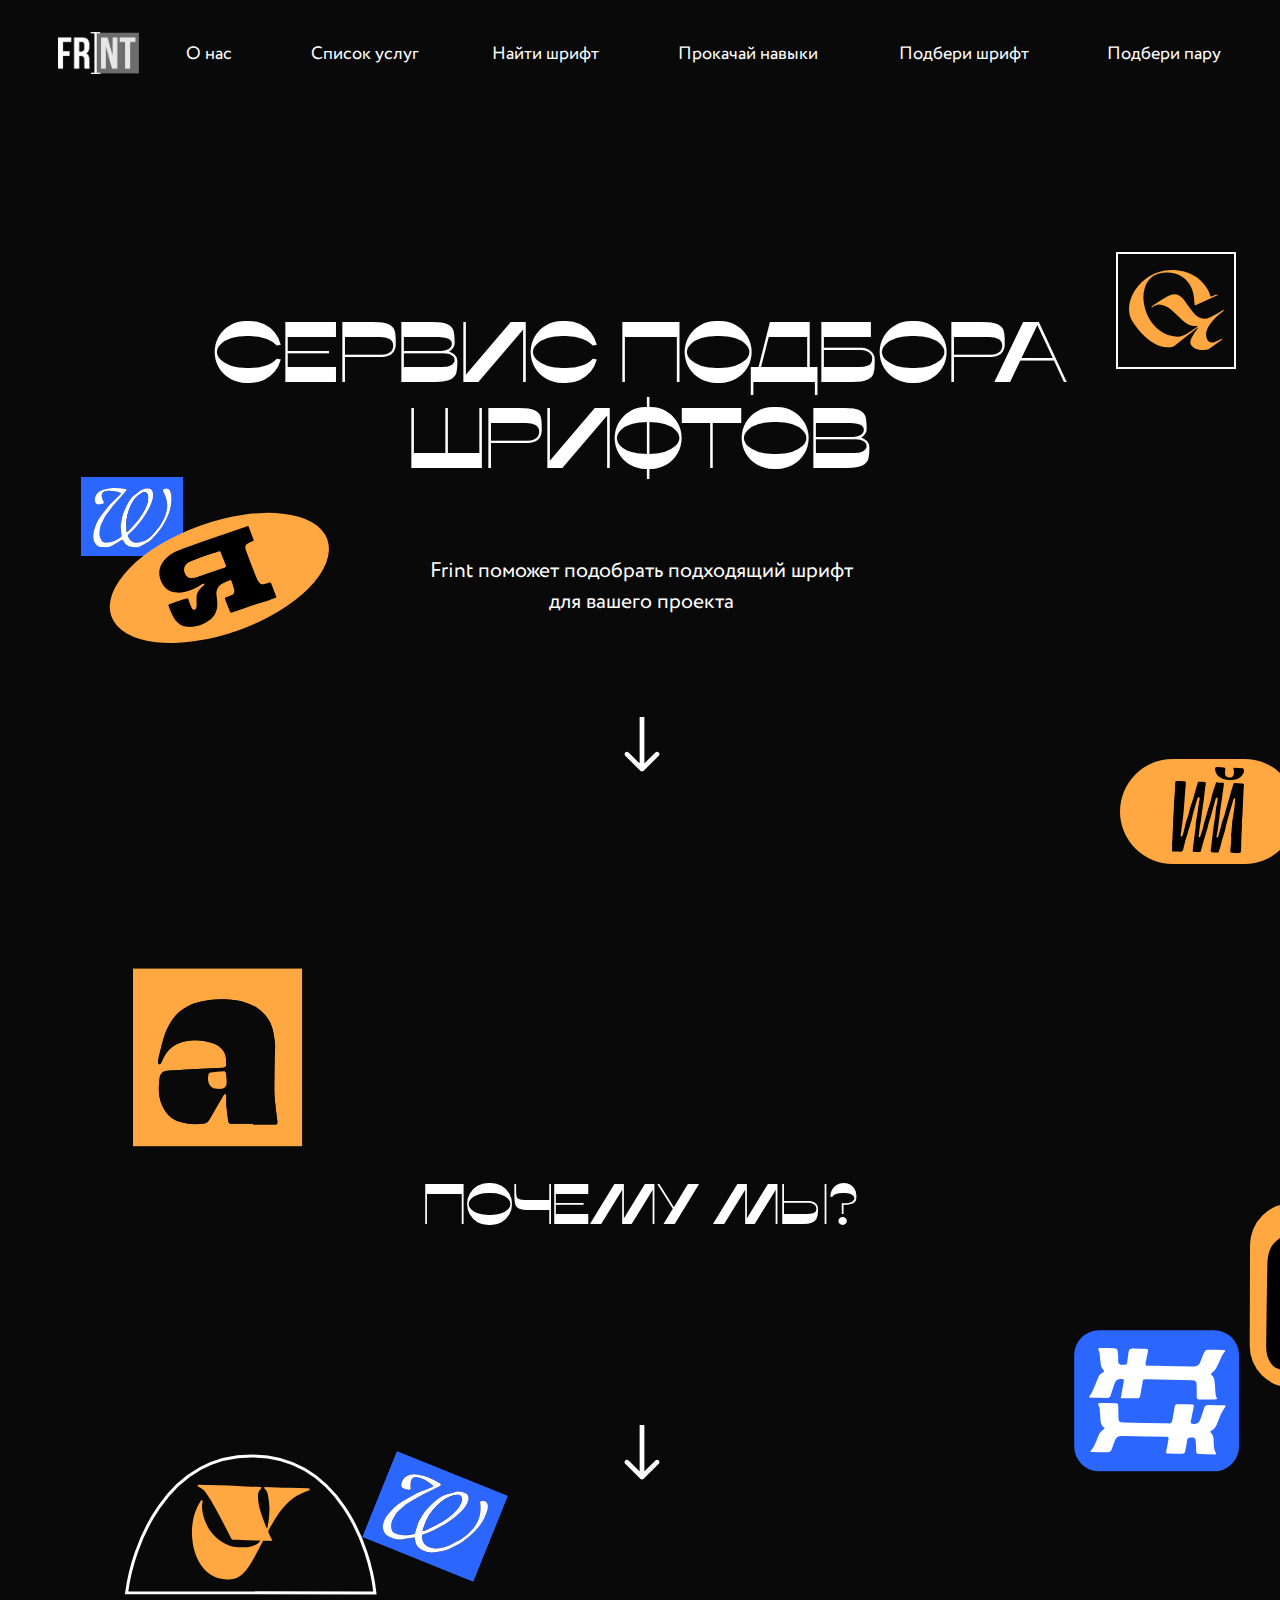
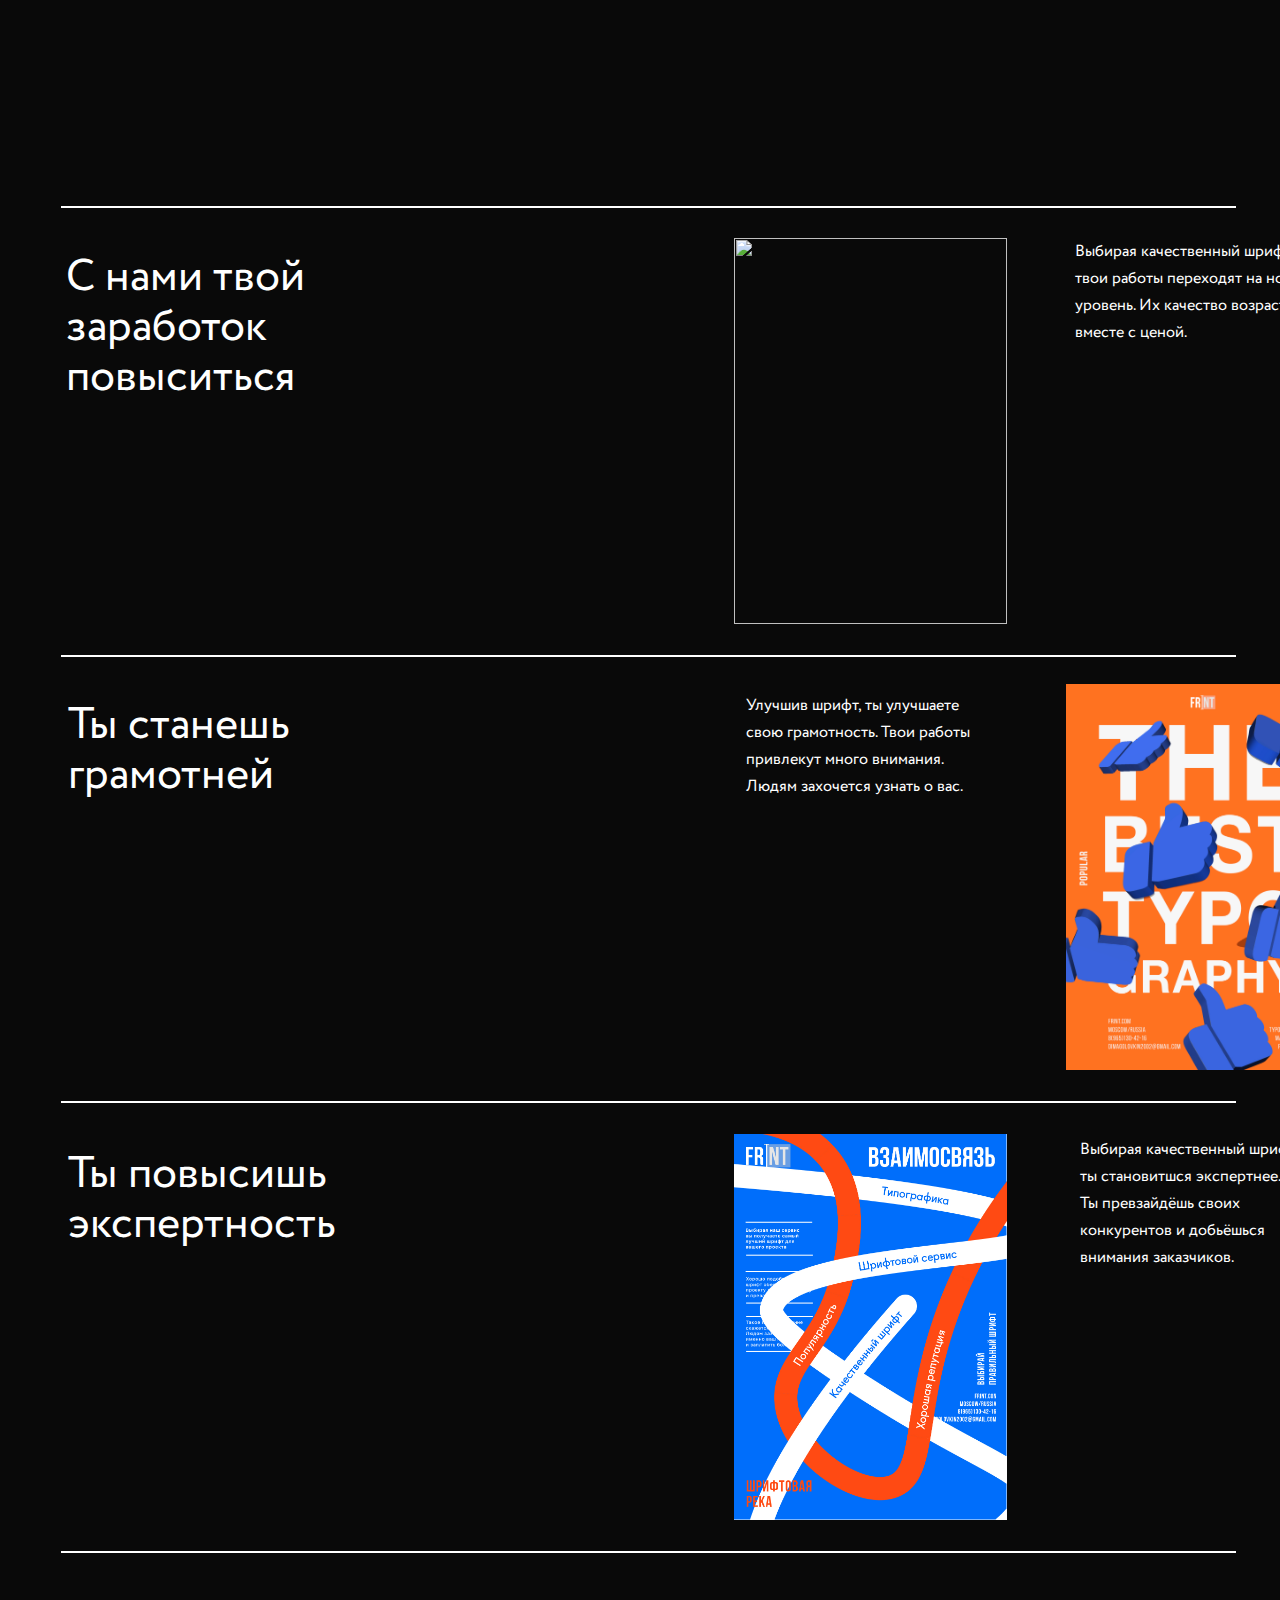
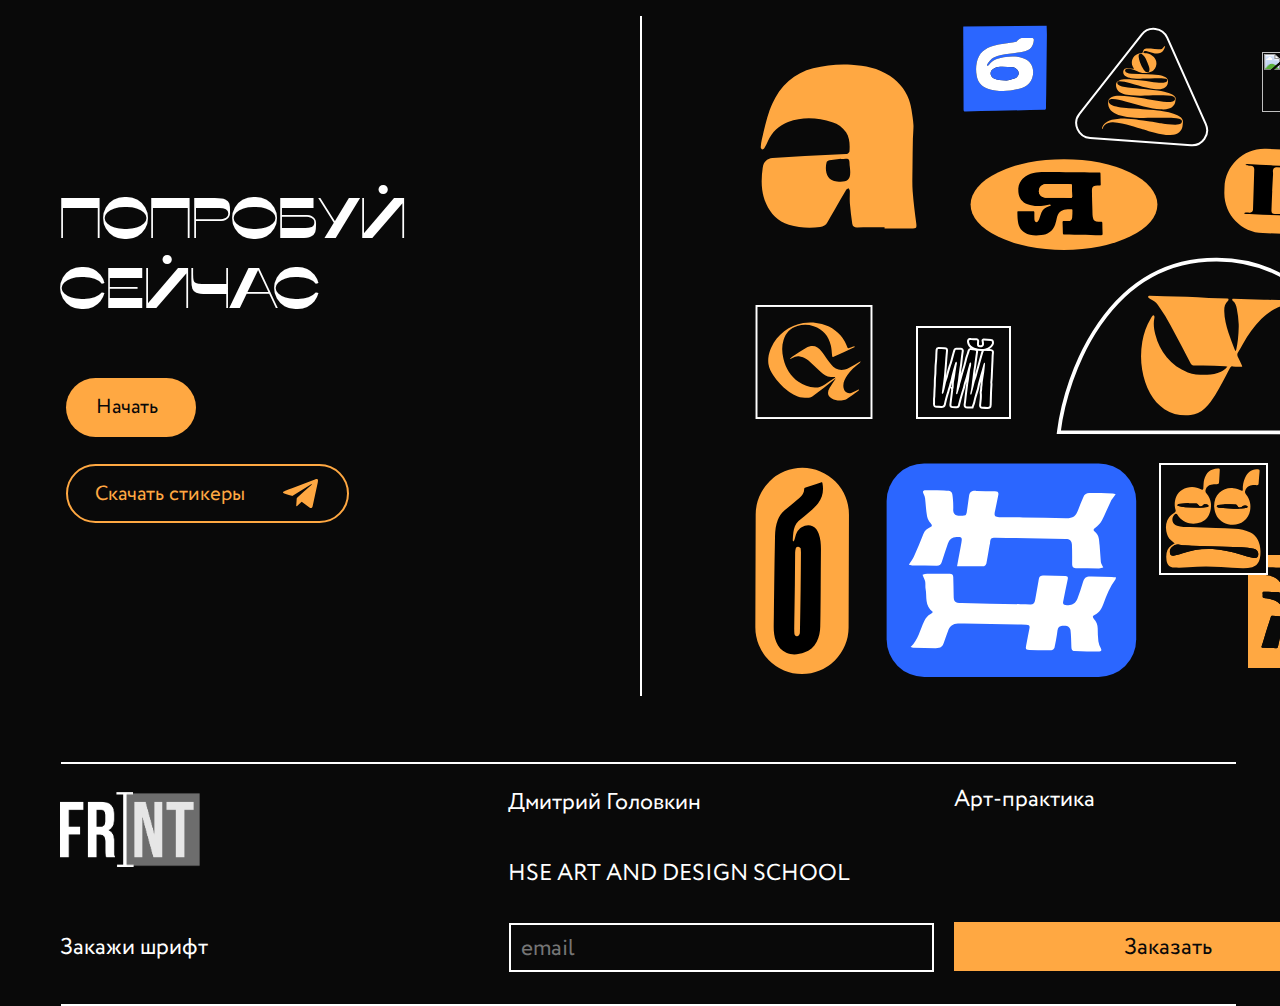
==== index.html @ 6541f1b6 "Add files via upload" ====
<!DOCTYPE html>
<html lang="en" dir="ltr">
  <head>
    <meta charset="utf-8">
    <title></title>
    <script src="https://ajax.googleapis.com/ajax/libs/jquery/3.5.1/jquery.min.js"></script>
    <link rel='stylesheet' media='screen and (min-width: 1440px) and (max-width: 2560px)' href='style/1920x1080.css' />
    <link rel='stylesheet' media='screen and (min-width: 1367px) and (max-width: 1440px)' href='style/1440x900.css' />
    <link rel='stylesheet' media='screen and (min-width: 1300px) and (max-width: 1366px)' href='style/1366x768.css' />
    <link rel='stylesheet' media='screen and (min-width: 1200px) and (max-width: 1300px)' href='style/1280x800.css' />
    <link rel='stylesheet' media='screen and (min-width: 900px) and (max-width: 1200px)' href='style/1024x768.css' />
    <link rel='stylesheet' media='screen and (min-width: 500px) and (max-width: 900px)' href='style/768x1024.css' />
    <link rel='stylesheet' media='screen and (min-width: 300px) and (max-width: 499px)' href='style/414x896.css' />
    <meta name="viewport" content="width=device-width, initial-scale=1">
    <style media="screen">
    html {
      background: #090909;
      display: block;
      height: 2000px;
    }
    @font-face {
        font-family: 'Misto';
        src: url('fonts/Misto.eot');
        src: url('fonts/Misto.eot') format('embedded-opentype'),
             url('fonts/Misto.woff2') format('woff2'),
             url('fonts/Misto.woff') format('woff'),
             url('fonts/Misto.ttf') format('truetype'),
             url('fonts/Misto.svg#Misto') format('svg');
    }
    @font-face {
    	font-family: 'Conv_10710';
    	src: url('fonts/10710.eot');
    	src: local('☺'), url('fonts/10710.woff') format('woff'), url('fonts/10710.ttf') format('truetype'), url('fonts/10710.svg') format('svg');
    	font-weight: normal;
    	font-style: normal;
    }
      .forbody {
        background: #090909;
        transition: 1s;
      }
      /* .picture {
        position: absolute;
        top: 0px;
        left: 0px;
        width: 1440px;
        height: 4424px;
        background: url(images/example.png);
        opacity: .2;
      } */
      .header {
        position: absolute;
        width: 80%;
        height: 245px;
        left: 10%;
        top: 311px;
        font-size: 6.66vw;
        font-family: 'Misto';
        color: white;
        text-align: center;
        line-height: 6.68vw;
      }
      .header2 {
        position: absolute;
        width: 34.5%;
        height: 188px;
        left: 32.9%;
        top: 556px;
        font-size: 1.66vw;
        font-family: 'Conv_10710';
        color: white;
        text-align: center;
        line-height: 2.43vw;
      }
      .fix {
        position: fixed;
        width: 100%;
        height: 80px;
        background: #090909;
        top: 0px;
        left: 0px;
        z-index: 10;
      }
      .logo {
        position: absolute;
        width: 81px;
        height: 42px;
        left: 4.5%;
        top: 32px;
        transition: .5s;
      }
      .logo:hover {
        opacity: .4;
        transition: .1s;
        cursor: pointer;
      }
      img {
        width: 100%;
        height: 100%;
      }
      .About {
        position: absolute;
        width: 13%;
        height: 20px;
        left: 14.5%;
        top: 41px;
        transition: .5s;
      }
      .About:hover {
        opacity: .4;
        transition: .1s;
      }
      .list {
        position: absolute;
        width: 14.3%;
        height: 27px;
        left: 24.3%;
        top: 41px;
      }
      .found {
        position: absolute;
        width: 10.5%;
        height: 27px;
        left: 38.4%;
        top: 41px;
        transition: .5s;
      }
      .found:hover {
        opacity: .4;
        transition: .1s;
      }
      .skill {
        position: absolute;
        width: 14%;
        height: 27px;
        left: 53%;
        top: 41px;
        transition: .5s;
      }
      .skill:hover {
        opacity: .4;
        transition: .1s;
      }
      .choose {
        position: absolute;
        width: 12%;
        height: 27px;
        left: 70.2%;
        top: 41px;
        transition: .5s;
      }
      .choose:hover {
        opacity: .4;
        transition: .1s;
      }
      .choose2 {
        position: absolute;
        width: 10.9%;
        height: 27px;
        left: 86.5%;
        top: 41px;
        transition: .5s;
      }
      .choose2:hover {
        opacity: .4;
        transition: .1s;
      }
      a {
        font-size: 18px;
        text-decoration: none;
        font-family: 'Conv_10710';
        color: white;
        transition: .5s;
      }
      a:hover {
        opacity: .4;
        transition: .1s;
      }
      .wordG {
        position: absolute;
        width: 120px;
        height: 117px;
        left: 87.15%;
        top: 252px;
      }
      .wordW {
        position: absolute;
        width: 102px;
        height: 79px;
        left: 81px;
        top: 477px;
      }
      .wordR {
        position: absolute;
        width: 232.73px;
        height: 166.64px;
        left: 103px;
        top: 495px;
        transform: rotate(-19.56deg);
      }
      .Arrow {
        position: absolute;
        width: 40px;
        height: 55px;
        left: 48.6%;
        top: 717px;
      }
      .wordЙ {
        position: absolute;
        width: 177px;
        height: 105px;
        left: 1120px;
        top: 759px;
      }
      .wordA {
        position: absolute;
        width: 170.31px;
        height: 178.64px;
        left: 133px;
        top: 968.03px;
      }
      .why {
        position: absolute;
        width: 80%;
        height: 96px;
        left: 10%;
        top: 1170px;
        font-size: 4.44vw;
        font-family: 'Misto';
        color: white;
        text-align: center;
        line-height: 5.5vw;
      }
      .wordб {
        position: absolute;
        width: 129.78px;
        height: 184.89px;
        left: 1227px;
        top: 1203px;
      }
      .wordж {
        position: absolute;
        width: 166px;
        height: 142px;
        left: 1074.11px;
        top: 1330.3px;
      }
      .Arrow2 {
        position: absolute;
        width: 40px;
        height: 55px;
        left: 48.6%;
        top: 1425px;
      }
      .wordY {
        position: absolute;
        width: 253.74px;
        height: 141.12px;
        left: 124px;
        top: 1453.89px;
      }
      .wordW2 {
        position: absolute;
        width: 120.44px;
        height: 93.46px;
        left: 375px;
        top: 1470px;
        transform: rotate(21.97deg);
      }
      .line {
        position: absolute;
        width: 91.66%;
        height: 0px;
        margin-left: 53px;
        top: 1806px;
        border: 1.1px solid #FFFFFF;
      }
      .money {
        position: absolute;
        width: 441px;
        height: 148px;
        left: 66px;
        top: 1853px;
        font-family: 'Conv_10710';
        font-size: 3.47vw;
        line-height: 50px;
        color: #FFFFFF;
      }
      .pic1 {
        position: absolute;
        width: 273px;
        height: 386px;
        left: 734px;
        top: 1838px;
      }
      .moneytext {
        position: absolute;
        width: 270px;
        height: 130px;
        left: 1075px;
        top: 1838px;
        font-family: 'Conv_10710';
        font-size: 1.25vw;
        line-height: 27px;
        color: #FFFFFF;
      }
      .line2 {
        position: absolute;
        width: 91.66%;
        height: 0px;
        margin-left: 53px;
        top: 2255px;
        border: 1.1px solid #FFFFFF;
      }
      .popular {
        position: absolute;
        width: 441px;
        height: 148px;
        left: 68px;
        top: 2301px;
        font-family: 'Conv_10710';
        font-size: 3.47vw;
        line-height: 50px;
        color: #FFFFFF;
      }
      .populartext {
        position: absolute;
        width: 270px;
        height: 157px;
        left: 746px;
        top: 2292px;
        font-family: 'Conv_10710';
        font-size: 1.25vw;
        line-height: 27px;
        color: #FFFFFF;
      }
      .pic2 {
        position: absolute;
        width: 274px;
        height: 386px;
        left: 1066px;
        top: 2284px;
      }
      .line3 {
        position: absolute;
        width: 91.66%;
        height: 0px;
        margin-left: 53px;
        top: 2701px;
        border: 1.1px solid #FFFFFF;
      }
      .expert {
        position: absolute;
        width: 441px;
        height: 148px;
        left: 68px;
        top: 2750px;
        font-family: 'Conv_10710';
        font-size: 3.47vw;
        line-height: 50px;
        color: #FFFFFF;
      }
      .pic3 {
        position: absolute;
        width: 273px;
        height: 386px;
        left: 734px;
        top: 2734px;
      }
      .experttext {
        position: absolute;
        width: 270px;
        height: 157px;
        left: 1080px;
        top: 2736px;
        font-family: 'Conv_10710';
        font-size: 1.25vw;
        line-height: 27px;
        color: #FFFFFF;
      }
      .line4 {
        position: absolute;
        width: 91.66%;
        height: 0px;
        margin-left: 53px;
        top: 3151px;
        border: 1.1px solid #FFFFFF;
      }
      .line5 {
        position: absolute;
        width: 0px;
        height: 678px;
        left: 50%;
        top: 3216px;
        border: 1.1px solid #FFFFFF;
      }
      .try {
        position: absolute;
        width: 40%;
        height: 165px;
        left: 4.58%;
        top: 3384px;
        font-size: 4.44vw;
        font-family: 'Misto';
        color: white;
        text-align: left;
        line-height: 5.5vw;
      }
      .start {
        position: absolute;
        width: 130px;
        height: 59px;
        left: 66px;
        top: 3578px;
        background: #FFA842;
        border-radius: 161px;
        transition: .5s;
      }
      .starttext {
        position: absolute;
        width: 50px;
        height: 35px;
        left: 30px;
        top: 16px;
        font-family: 'Conv_10710';
        font-size: 1.6vw;
        line-height: 27px;
        color: #090909;
      }
      .start:hover {
        opacity: .2;
        cursor: pointer;
        transition: .1s;
      }
      .telega {
        position: absolute;
        width: 283px;
        height: 59px;
        left: 66px;
        top: 3664px;
        border: 2px solid #FFA842;
        box-sizing: border-box;
        border-radius: 161px;
        transition: .5s;
      }
      .telegatext {
        position: absolute;
        width: 240px;
        height: 35px;
        left: 27px;
        top: 15px;
        font-family: 'Conv_10710';
        font-size: 1.6vw;
        line-height: 27px;
        color: #FFA842;
      }
      .telegav {
        position: absolute;
        width: 35px;
        height: 29px;
        left: 215px;
        top: 13px;
      }
      .telega:hover {
        opacity: .4;
        cursor: pointer;
        transition: .1s;
      }
      .wordAor {
        position: absolute;
        width: 221px;
        height: 233px;
        left: 728px;
        top: 3224px;
      }
      .wordб2 {
        position: absolute;
        width: 87px;
        height: 88px;
        left: 962px;
        top: 3224px;
      }
      .wordY2 {
        position: absolute;
        width: 300px;
        height: 136px;
        left: 914px;
        top: 3337px;
      }
      .wordg2 {
        position: absolute;
        width: 154px;
        height: 132px;
        left: 1062px;
        top: 3215px;
      }
      .wordw3 {
        position: absolute;
        width: 77px;
        height: 60px;
        left: 1262px;
        top: 3252px;
      }
      .wordщ {
        position: absolute;
        width: 153px;
        height: 155px;
        left: 1223px;
        top: 3347px;
      }
      .wordg4 {
        position: absolute;
        width: 118px;
        height: 114px;
        left: 755px;
        top: 3505px;
      }
      .wordй2 {
        position: absolute;
        width: 95px;
        height: 93px;
        left: 916px;
        top: 3526px;
      }
      .wordY3 {
        position: absolute;
        width: 321px;
        height: 178px;
        left: 1055px;
        top: 3457px;
      }
      .wordб3 {
        position: absolute;
        width: 144.79px;
        height: 259.28px;
        left: 729.84px;
        top: 3641.46px;
      }
      .wordж2 {
        position: absolute;
        width: 252px;
        height: 215px;
        left: 886px;
        top: 3663px;
      }
      .wordgg {
        position: absolute;
        width: 109px;
        height: 112px;
        left: 1159px;
        top: 3663px;
        z-index: 1;
      }
      .wordbag {
        position: absolute;
        width: 115px;
        height: 113px;
        left: 1248px;
        top: 3755px;
      }
      .line6 {
        position: absolute;
        width: 91.66%;
        height: 0px;
        margin-left: 53px;
        top: 3962px;
        border: 1.1px solid #FFFFFF;
      }
      .logo2 {
        position: absolute;
        width: 140px;
        height: 75px;
        left: 60px;
        top: 3992px;
      }
      .autor {
        position: absolute;
        width: 303px;
        height: 46px;
        left: 508px;
        top: 3989px;
        font-family: 'Conv_10710';
        font-size: 1.8vw;
        line-height: 27px;
        color: #FFFFFF;
      }
      .art {
        position: absolute;
        width: 303px;
        height: 46px;
        left: 954px;
        top: 3986px;
        font-family: 'Conv_10710';
        font-size: 1.8vw;
        line-height: 27px;
        color: #FFFFFF;
      }
      .hse {
        position: absolute;
        width: 410px;
        height: 50px;
        left: 508px;
        top: 4060px;
        font-family: 'Conv_10710';
        font-size: 1.8vw;
        line-height: 27px;
        color: #FFFFFF;
      }
      .buy {
        position: absolute;
        width: 279px;
        height: 50px;
        left: 60px;
        top: 4134px;
        font-family: 'Conv_10710';
        font-size: 1.8vw;
        line-height: 27px;
        color: #FFFFFF;
      }
      input {
        position: absolute;
        font-size: 1.8vw;
        color: rgba(255, 255, 255, 0.5);
        background: #090909;
        border: 2px solid #FFFFFF;
        box-sizing: border-box;
        font-family: 'Conv_10710';
        margin: 15px auto;
        padding: 0 10px;
        width: 425px;
        height: 49px;
        left: 509px;
        top: 4108px;
      }
      .buy2 {
        position: absolute;
        width: 427px;
        height: 49px;
        left: 954px;
        top: 4122px;
        background: #FFA842;
        font-size: 1.8vw;
        display: flex;
        justify-content: center;
        align-items: center;
        color: #090909;
        font-family: 'Conv_10710';
        transition: .5s;
      }
      .buy2:hover {
        opacity: .4;
        transition: .1s;
      }
      .line7 {
        position: absolute;
        width: 91.66%;
        height: 0px;
        margin-left: 53px;
        top: 4204px;
        border: 1.1px solid #FFFFFF;
      }
      .menu {
        position: absolute;
        width: 123px;
        height: 51px;
        left: 190px;
        top: 28px;
        background: #090909;
        border: 1px solid #FFFFFF;
        box-sizing: border-box;
        z-index: 12;
        transition: .5s;
      }
      .About2 {
        position: absolute;
        left: 17px;
        top: 12px;
        transition: .5s;
      }
      .contact {
        position: absolute;
        left: 17px;
        top: 52px;
        transition: .5s;
      }
      .comand {
        position: absolute;
        left: 17px;
        top: 92px;
        transition: .5s;
      }
      .book {
        position: absolute;
        left: 17px;
        top: 132px;
        transition: .5s;
      }
      .office {
        position: absolute;
        left: 17px;
        top: 172px;
        transition: .5s;
      }
      .hidden {
        opacity: 0;
      }
      .blocker {
        display: none;
      }
      .showmenu {
        height: 221px;
      }


    </style>
    <script>
    $(document).ready(function(){
  $(window).scroll(function () {
      if ($(this).scrollTop() > 0) {
          $(".logo").fadeIn();
      } else {
          $(".logo").fadeIn();
      }
  });
  $(".logo").click(function () {
      $('body,html').animate({
          scrollTop: 0
      }, 400);
      return false;
  });
});
$(document).ready(function(){
  $(".About").click(function(){
    $(".menu").removeClass("blocker");
    setTimeout(function(){
      $(".menu").removeClass("hidden");
    },100)
    setTimeout(function(){
      $(".menu").addClass("showmenu");
    },200)
    setTimeout(function(){
      $(".About2").removeClass("hidden");
    },100)
    setTimeout(function(){
      $(".contact").removeClass("hidden");
    },210)
    setTimeout(function(){
      $(".comand").removeClass("hidden");
    },290)
    setTimeout(function(){
      $(".book").removeClass("hidden");
    },370)
    setTimeout(function(){
      $(".office").removeClass("hidden");
    },450)
  });
});
$(document).ready(function(){
  $(".About2").click(function(){
    $(".menu").removeClass("blocker");
    setTimeout(function(){
      $(".menu").addClass("hidden");
    },400)
    setTimeout(function(){
      $(".menu").addClass("blocker");
    },1500)
    setTimeout(function(){
      $(".menu").removeClass("showmenu");
    },300)
    setTimeout(function(){
      $(".About2").addClass("hidden");
    },300)
    setTimeout(function(){
      $(".contact").addClass("hidden");
    },220)
    setTimeout(function(){
      $(".comand").addClass("hidden");
    },160)
    setTimeout(function(){
      $(".book").addClass("hidden");
    },80)
    setTimeout(function(){
      $(".office").addClass("hidden");
    },1)
  });
});
    </script>
  </head>
  <body>
    <body class="forbody"></body>
    <div class="picture"></div>
    <div class="header">Cервис подбора <br>шрифтов</div>
    <div class="header2">Frint поможет подобрать подходящий шрифт<br>для вашего проекта</div>
    <div class="fix">
    <div class="logo">
      <img src="images/frintlogo.png" alt="">
    </div>
    <div class="About">
      <a href="#">О нас</a>
    </div>
    <div class="menu hidden blocker">
      <div class="About2 hidden">
        <a href="#">О нас</a>
      </div>
      <div class="contact hidden">
        <a href="contact.html">Контакты</a>
      </div>
      <div class="comand hidden">
        <a href="comand.html">Команда</a>
      </div>
      <div class="book hidden">
        <a href="#">Книга</a>
      </div>
      <div class="office hidden">
        <a href="#">Офис</a>
      </div>
    </div>
    <div class="list">
      <a href="#">Cписок услуг</a>
    </div>
    <div class="found">
      <a href="https://dimchenskiy.github.io/River/">Найти шрифт</a>
    </div>
    <div class="skill">
      <a href="https://dimchenskiy.github.io/Game/">Прокачай навыки</a>
    </div>
    <div class="choose">
      <a href="#">Подбери шрифт</a>
    </div>
    <div class="choose2">
      <a href="#">Подбери пару</a>
    </div>
    </div>
    <div class="wordG">
      <img src="images/wordG.svg" alt="">
    </div>
    <div class="wordW">
      <img src="images/wordW.svg" alt="">
    </div>
    <div class="wordR">
      <img src="images/wordR.svg" alt="">
    </div>
    <div class="Arrow">
      <img src="images/Arrow.svg" alt="">
    </div>
    <div class="wordЙ">
      <img src="images/wordЙ.svg" alt="">
    </div>
    <div class="wordA">
      <img src="images/wordA.svg" alt="">
    </div>
    <div class="why">Почему мы?</div>
    <div class="wordб">
      <img src="images/wordб.svg" alt="">
    </div>
    <div class="wordж">
      <img src="images/wordж.svg" alt="">
    </div>
    <div class="Arrow2">
      <img src="images/Arrow.svg" alt="">
    </div>
    <div class="wordY">
      <img src="images/wordY.svg" alt="">
    </div>
    <div class="wordW2">
      <img src="images/wordW.svg" alt="">
    </div>
    <div class="line"></div>
    <div class="money">С нами твой<br>заработок<br>повыситься</div>
    <div class="pic1">
      <img src="images/ljvjnvnd.jpg" alt="">
    </div>
    <div class="moneytext">Выбирая качественный шрифт,<br>твои работы переходят на новый<br>уровень. Их качество возрастает<br>вместе с ценой.</div>
    <div class="line2"></div>
    <div class="popular">Ты станешь<br>грамотней</div>
    <div class="populartext">Улучшив шрифт, ты улучшаете<br>свою грамотность. Твои работы<br>привлекут много внимания.<br>Людям захочется узнать о вас.</div>
    <div class="pic2">
      <img src="images/New11.jpg" alt="">
    </div>
    <div class="line3"></div>
    <div class="expert">Ты повысишь<br>экспертность</div>
    <div class="pic3">
      <img src="images/цлоаимлоим-05.jpg" alt="">
    </div>
    <div class="experttext">Выбирая качественный шрифт,<br>ты становитшся экспертнее.<br>Ты превзайдёшь своих<br>конкурентов и добьёшься<br>внимания заказчиков.</div>
    <div class="line4"></div>
    <div class="line5"></div>
    <div class="try">Попробуй<br>сейчас</div>
    <div class="start">
      <div onClick="window.location='https://dimchenskiy.github.io/River/' "class="starttext">Начать</div>
    </div>
    <div class="telega">
      <div onClick="window.location='#' "class="telegatext">Скачать стикеры</div>
      <div class="telegav">
        <img src="images/telegav.svg" alt="">
      </div>
    </div>
    <div class="wordAor">
      <img src="images/worda2.svg" alt="">
    </div>
    <div class="wordб2">
      <img src="images/wordб2.svg" alt="">
    </div>
    <div class="wordY2">
      <img src="images/wordR.svg" alt="">
    </div>
    <div class="wordg2">
      <img src="images/wordg2.svg" alt="">
    </div>
    <div class="wordw3">
      <img src="images/wordw.svg" alt="">
    </div>
    <div class="wordщ">
      <img src="images/wordщ.svg" alt="">
    </div>
    <div class="wordg4">
      <img src="images/wordG.svg" alt="">
    </div>
    <div class="wordй2">
      <img src="images/wordй2.svg" alt="">
    </div>
    <div class="wordY3">
      <img src="images/wordY.svg" alt="">
    </div>
    <div class="wordб3">
      <img src="images/wordб.svg" alt="">
    </div>
    <div class="wordж2">
      <img src="images/wordж.svg" alt="">
    </div>
    <div class="wordgg">
      <img src="images/wordgg.svg" alt="">
    </div>
    <div class="wordbag">
      <img src="images/wordbag.svg" alt="">
    </div>
    <div class="line6"></div>
    <div class="logo2">
      <img src="images/frintlogo.png" alt="">
    </div>
    <div class="autor">Дмитрий Головкин</div>
    <div class="art">Арт-практика</div>
    <div class="hse">HSE ART AND DESIGN SCHOOL</div>
    <div class="buy">Закажи шрифт</div>
    <form action="index.html" method="post">
     <input type="email" name="" value="" placeholder="email">
    </form>
    <div onClick="window.location='https://dimchenskiy.github.io/River/' "class="buy2">Заказать</div>
    <div class="line7"></div>
    <!-- <div class="menu hidden blocker">
      <div class="About2 hidden">
        <a href="#">О нас</a>
      </div>
      <div class="contact hidden">
        <a href="#">Контакты</a>
      </div>
      <div class="comand hidden">
        <a href="#">Команда</a>
      </div>
      <div class="book hidden">
        <a href="#">Книга</a>
      </div>
      <div class="office hidden">
        <a href="#">Офис</a>
      </div>
    </div> -->

  </body>
</html>
---- style/1440x900.css ----
/* .header {
  position: absolute;
  width: 80%;
  height: 245px;
  left: 10%;
  top: 311px;
  font-size: 6.66vw;
  font-family: 'Misto';
  color: white;
  text-align: center;
  line-height: 6.68vw;
}
.header2 {
  position: absolute;
  width: 34.5%;
  height: 188px;
  left: 32.9%;
  top: 556px;
  font-size: 1.66vw;
  font-family: 'Conv_10710';
  color: white;
  text-align: center;
  line-height: 2.43vw;
} */
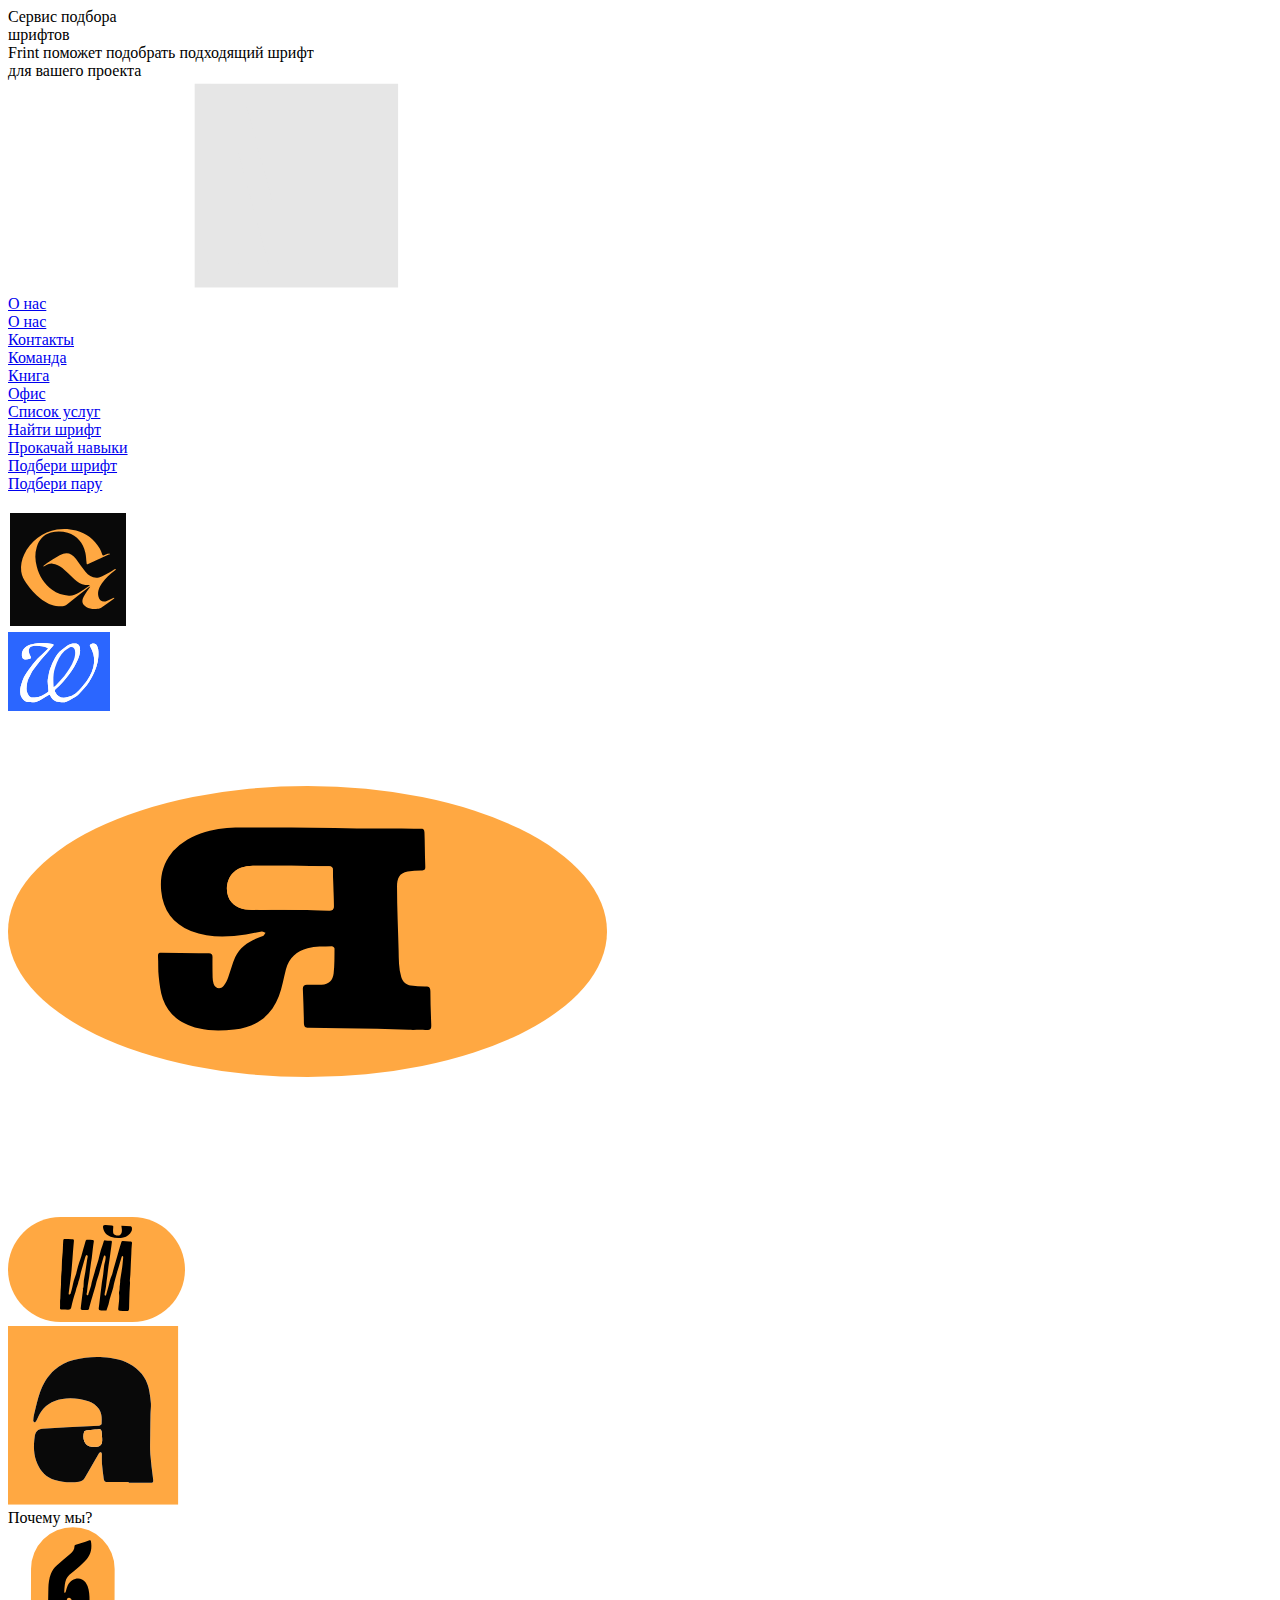
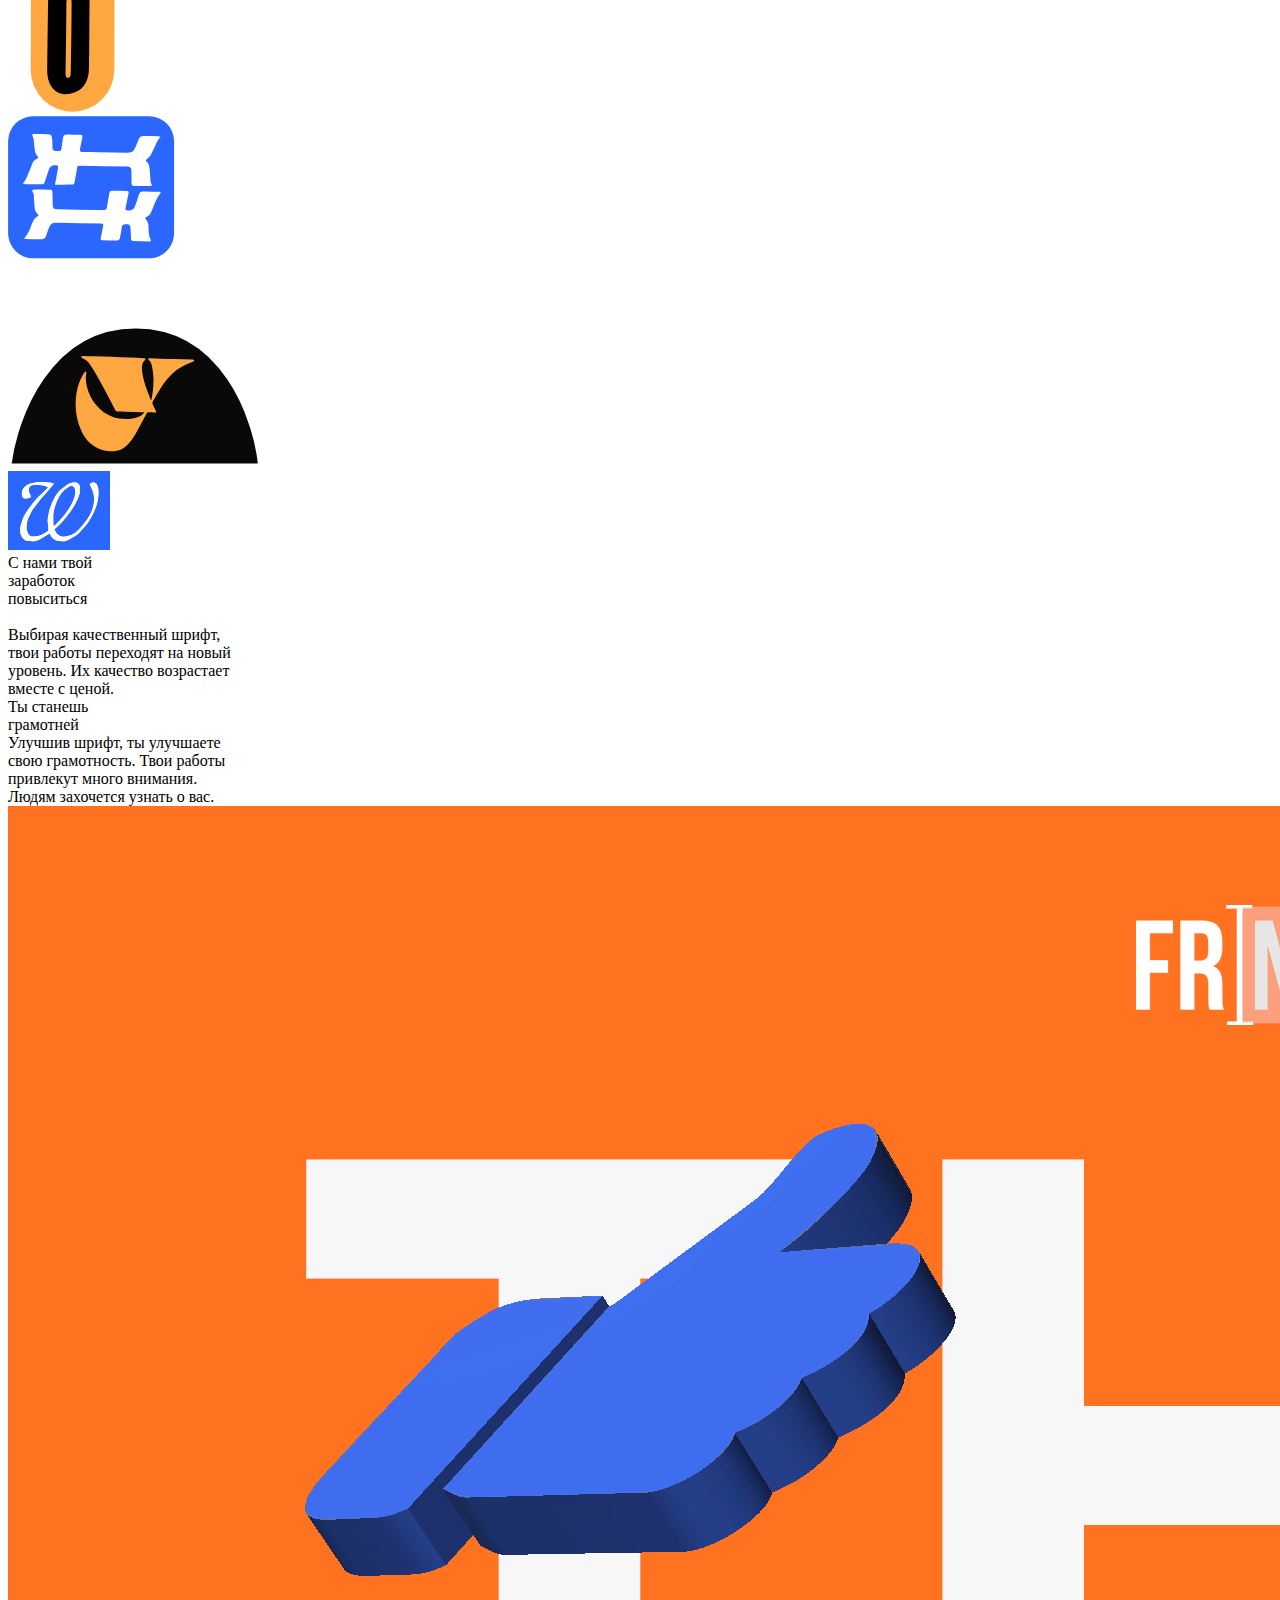
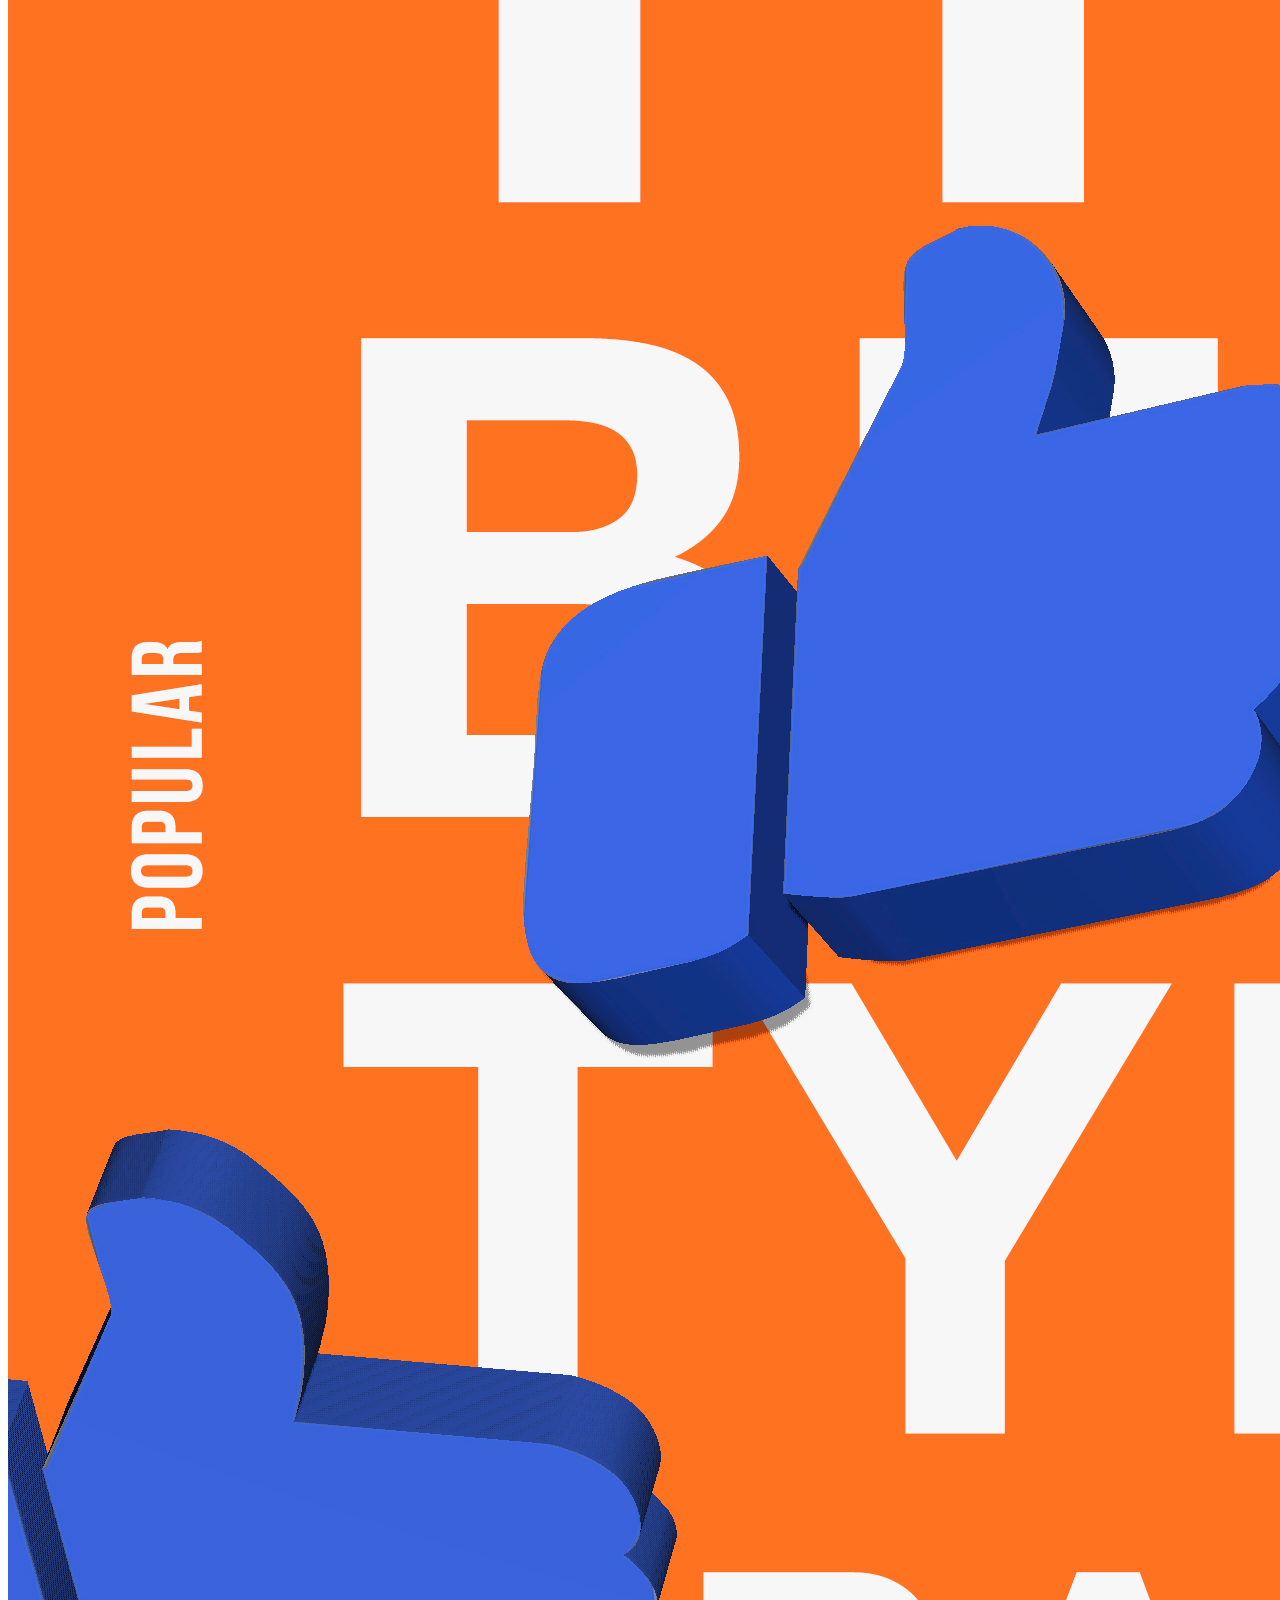
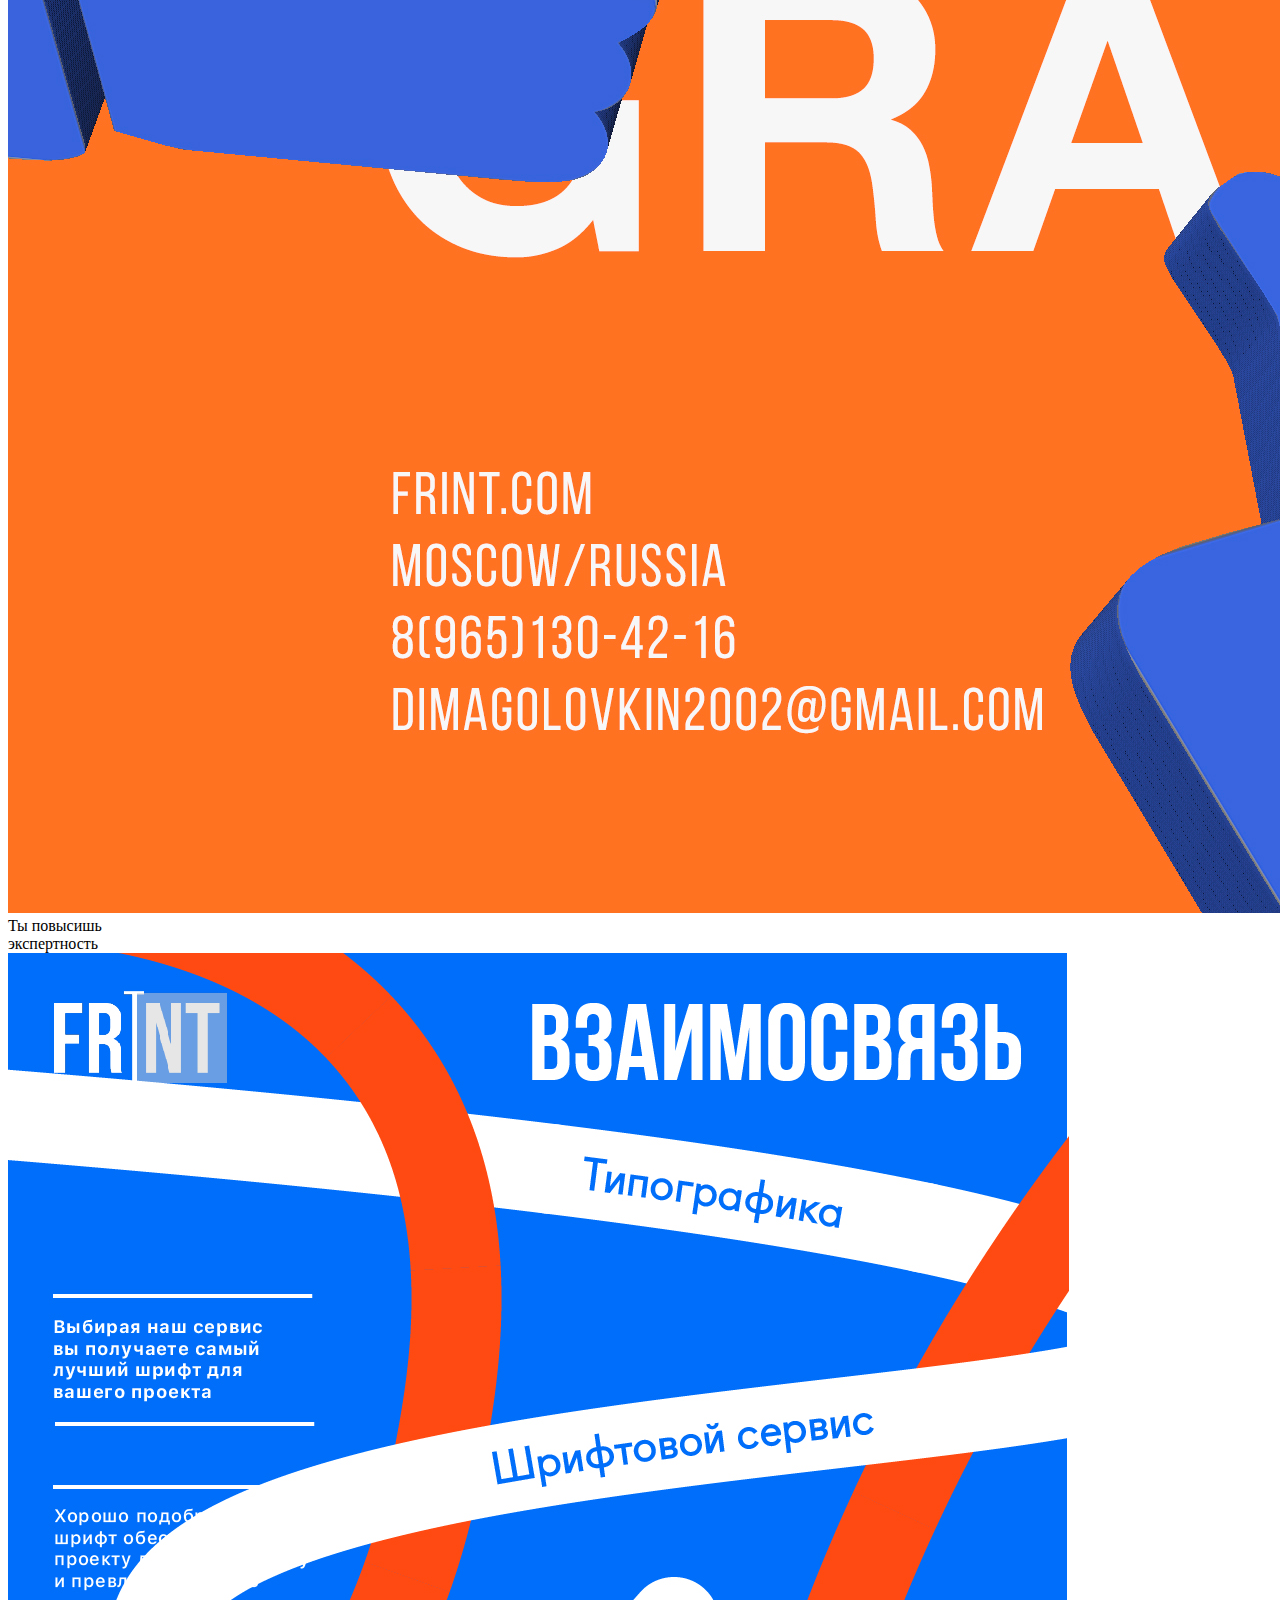
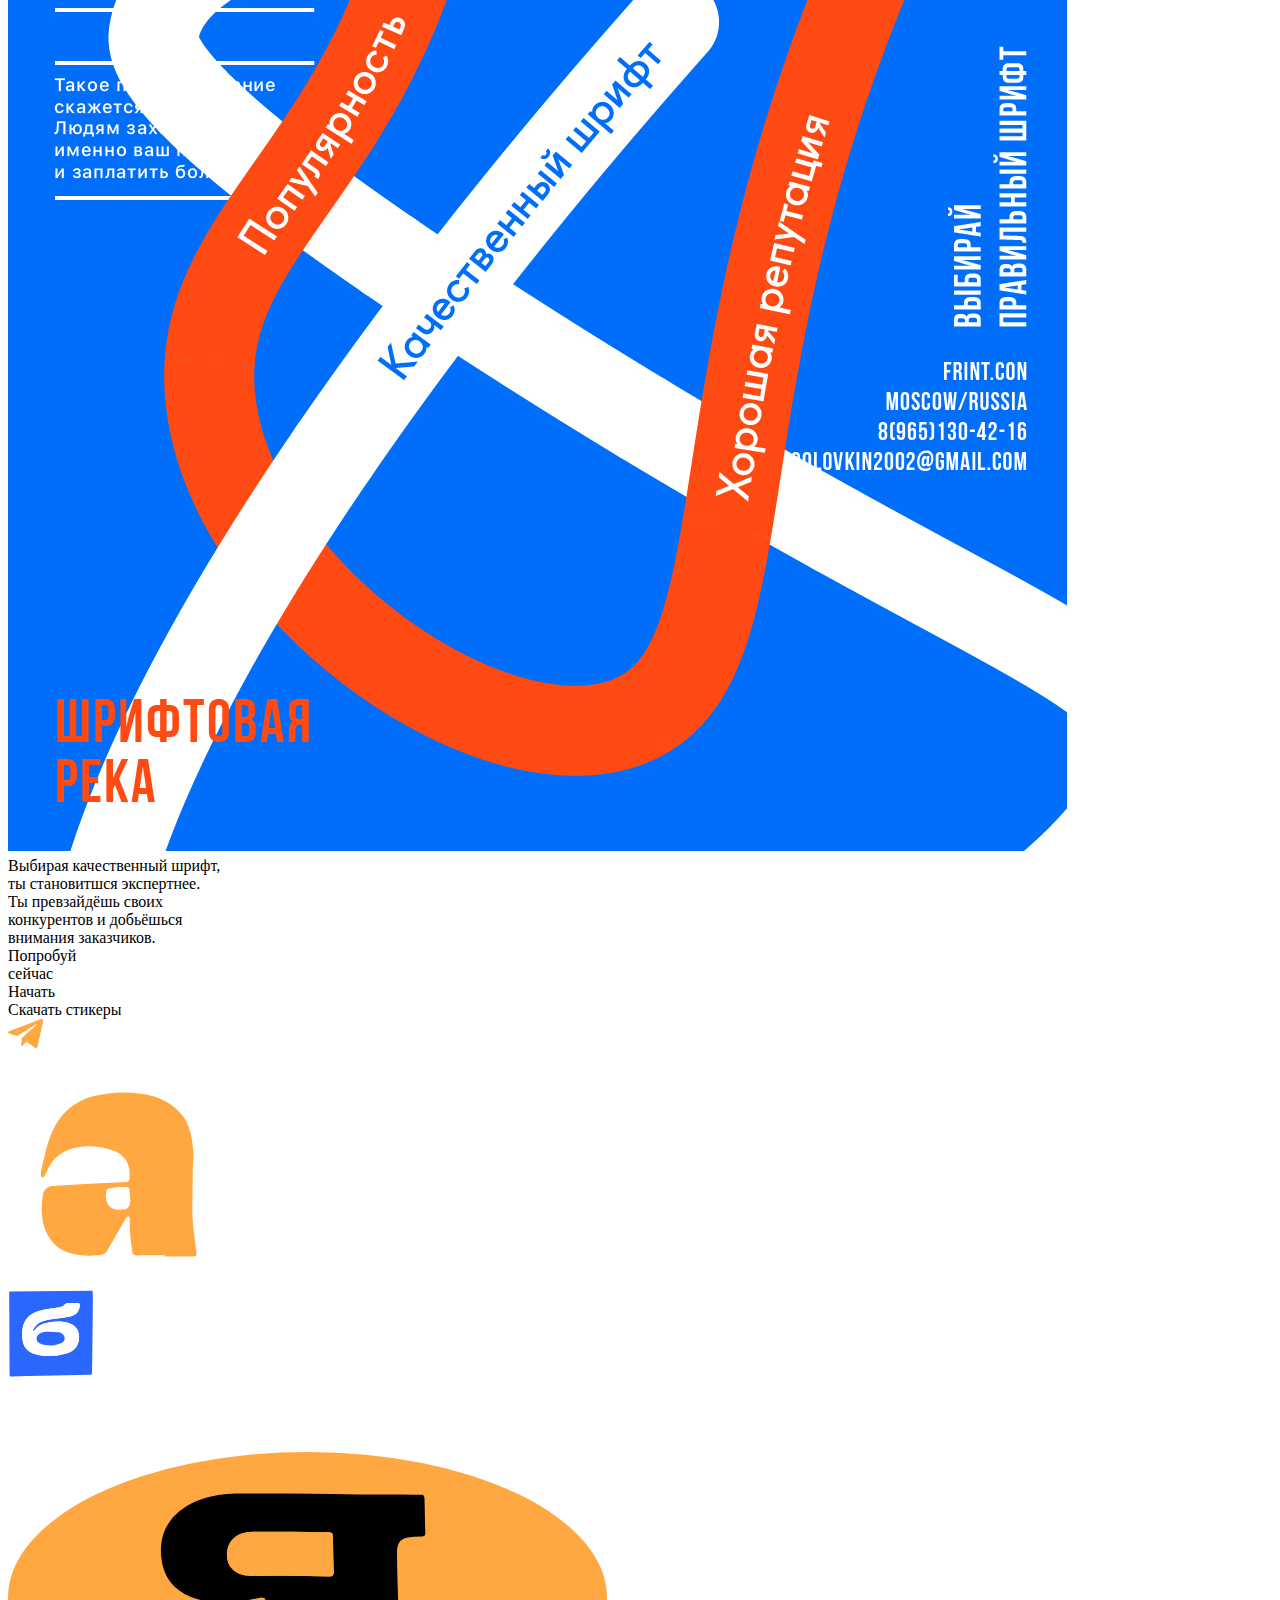
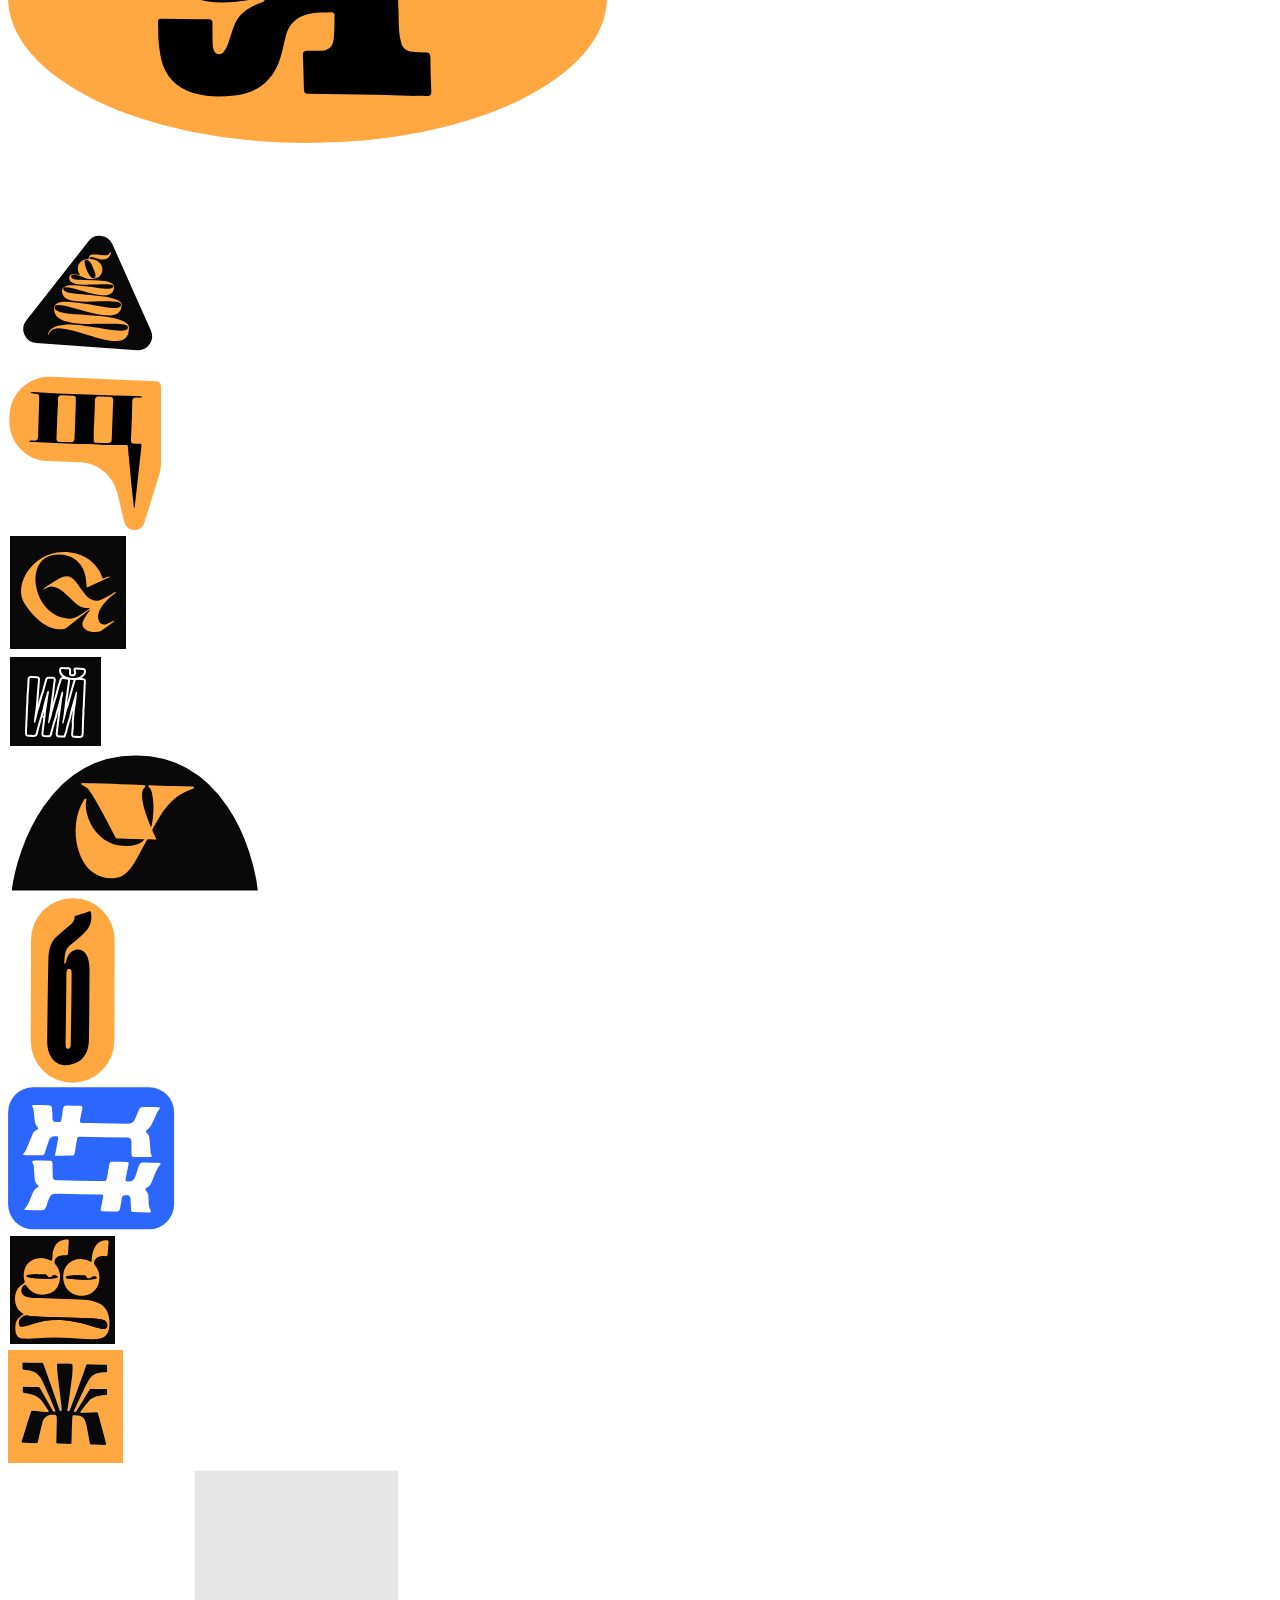
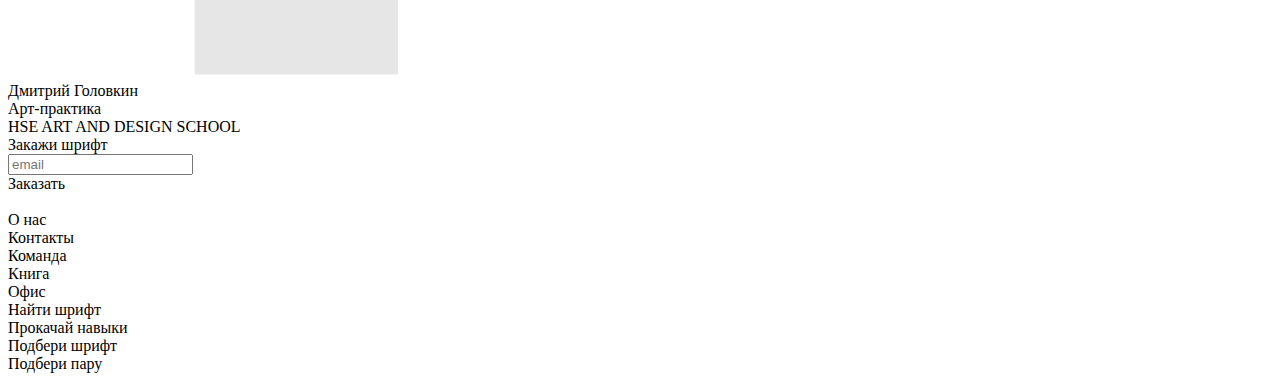
==== commit 6318c1db: "Add files via upload" ====
--- a/index.html
+++ b/index.html
@@ -4,20 +4,15 @@
     <meta charset="utf-8">
     <title></title>
     <script src="https://ajax.googleapis.com/ajax/libs/jquery/3.5.1/jquery.min.js"></script>
-    <link rel='stylesheet' media='screen and (min-width: 1440px) and (max-width: 2560px)' href='style/1920x1080.css' />
-    <link rel='stylesheet' media='screen and (min-width: 1367px) and (max-width: 1440px)' href='style/1440x900.css' />
-    <link rel='stylesheet' media='screen and (min-width: 1300px) and (max-width: 1366px)' href='style/1366x768.css' />
-    <link rel='stylesheet' media='screen and (min-width: 1200px) and (max-width: 1300px)' href='style/1280x800.css' />
-    <link rel='stylesheet' media='screen and (min-width: 900px) and (max-width: 1200px)' href='style/1024x768.css' />
-    <link rel='stylesheet' media='screen and (min-width: 500px) and (max-width: 900px)' href='style/768x1024.css' />
-    <link rel='stylesheet' media='screen and (min-width: 300px) and (max-width: 499px)' href='style/414x896.css' />
+    <link rel='stylesheet' media='screen and (min-width: 1640px) and (max-width: 2560px)' href='style/main/1920x1080.css' />
+    <link rel='stylesheet' media='screen and (min-width: 1367px) and (max-width: 1640px)' href='style/main/1440x900.css' />
+    <link rel='stylesheet' media='screen and (min-width: 1300px) and (max-width: 1366px)' href='style/main/1366x768.css' />
+    <link rel='stylesheet' media='screen and (min-width: 1200px) and (max-width: 1300px)' href='style/main/1280x800.css' />
+    <link rel='stylesheet' media='screen and (min-width: 900px) and (max-width: 1200px)' href='style/main/1024x768.css' />
+    <link rel='stylesheet' media='screen and (min-width: 650px) and (max-width: 900px)' href='style/main/768x1024.css' />
+    <link rel='stylesheet' media='screen and (min-width: 300px) and (max-width: 650px)' href='style/main/414x896.css' />
     <meta name="viewport" content="width=device-width, initial-scale=1">
     <style media="screen">
-    html {
-      background: #090909;
-      display: block;
-      height: 2000px;
-    }
     @font-face {
         font-family: 'Misto';
         src: url('fonts/Misto.eot');
@@ -28,687 +23,12 @@
              url('fonts/Misto.svg#Misto') format('svg');
     }
     @font-face {
-    	font-family: 'Conv_10710';
-    	src: url('fonts/10710.eot');
-    	src: local('☺'), url('fonts/10710.woff') format('woff'), url('fonts/10710.ttf') format('truetype'), url('fonts/10710.svg') format('svg');
-    	font-weight: normal;
-    	font-style: normal;
+      font-family: 'Conv_10710';
+      src: url('fonts/10710.eot');
+      src: local('☺'), url('fonts/10710.woff') format('woff'), url('fonts/10710.ttf') format('truetype'), url('fonts/10710.svg') format('svg');
+      font-weight: normal;
+      font-style: normal;
     }
-      .forbody {
-        background: #090909;
-        transition: 1s;
-      }
-      /* .picture {
-        position: absolute;
-        top: 0px;
-        left: 0px;
-        width: 1440px;
-        height: 4424px;
-        background: url(images/example.png);
-        opacity: .2;
-      } */
-      .header {
-        position: absolute;
-        width: 80%;
-        height: 245px;
-        left: 10%;
-        top: 311px;
-        font-size: 6.66vw;
-        font-family: 'Misto';
-        color: white;
-        text-align: center;
-        line-height: 6.68vw;
-      }
-      .header2 {
-        position: absolute;
-        width: 34.5%;
-        height: 188px;
-        left: 32.9%;
-        top: 556px;
-        font-size: 1.66vw;
-        font-family: 'Conv_10710';
-        color: white;
-        text-align: center;
-        line-height: 2.43vw;
-      }
-      .fix {
-        position: fixed;
-        width: 100%;
-        height: 80px;
-        background: #090909;
-        top: 0px;
-        left: 0px;
-        z-index: 10;
-      }
-      .logo {
-        position: absolute;
-        width: 81px;
-        height: 42px;
-        left: 4.5%;
-        top: 32px;
-        transition: .5s;
-      }
-      .logo:hover {
-        opacity: .4;
-        transition: .1s;
-        cursor: pointer;
-      }
-      img {
-        width: 100%;
-        height: 100%;
-      }
-      .About {
-        position: absolute;
-        width: 13%;
-        height: 20px;
-        left: 14.5%;
-        top: 41px;
-        transition: .5s;
-      }
-      .About:hover {
-        opacity: .4;
-        transition: .1s;
-      }
-      .list {
-        position: absolute;
-        width: 14.3%;
-        height: 27px;
-        left: 24.3%;
-        top: 41px;
-      }
-      .found {
-        position: absolute;
-        width: 10.5%;
-        height: 27px;
-        left: 38.4%;
-        top: 41px;
-        transition: .5s;
-      }
-      .found:hover {
-        opacity: .4;
-        transition: .1s;
-      }
-      .skill {
-        position: absolute;
-        width: 14%;
-        height: 27px;
-        left: 53%;
-        top: 41px;
-        transition: .5s;
-      }
-      .skill:hover {
-        opacity: .4;
-        transition: .1s;
-      }
-      .choose {
-        position: absolute;
-        width: 12%;
-        height: 27px;
-        left: 70.2%;
-        top: 41px;
-        transition: .5s;
-      }
-      .choose:hover {
-        opacity: .4;
-        transition: .1s;
-      }
-      .choose2 {
-        position: absolute;
-        width: 10.9%;
-        height: 27px;
-        left: 86.5%;
-        top: 41px;
-        transition: .5s;
-      }
-      .choose2:hover {
-        opacity: .4;
-        transition: .1s;
-      }
-      a {
-        font-size: 18px;
-        text-decoration: none;
-        font-family: 'Conv_10710';
-        color: white;
-        transition: .5s;
-      }
-      a:hover {
-        opacity: .4;
-        transition: .1s;
-      }
-      .wordG {
-        position: absolute;
-        width: 120px;
-        height: 117px;
-        left: 87.15%;
-        top: 252px;
-      }
-      .wordW {
-        position: absolute;
-        width: 102px;
-        height: 79px;
-        left: 81px;
-        top: 477px;
-      }
-      .wordR {
-        position: absolute;
-        width: 232.73px;
-        height: 166.64px;
-        left: 103px;
-        top: 495px;
-        transform: rotate(-19.56deg);
-      }
-      .Arrow {
-        position: absolute;
-        width: 40px;
-        height: 55px;
-        left: 48.6%;
-        top: 717px;
-      }
-      .wordЙ {
-        position: absolute;
-        width: 177px;
-        height: 105px;
-        left: 1120px;
-        top: 759px;
-      }
-      .wordA {
-        position: absolute;
-        width: 170.31px;
-        height: 178.64px;
-        left: 133px;
-        top: 968.03px;
-      }
-      .why {
-        position: absolute;
-        width: 80%;
-        height: 96px;
-        left: 10%;
-        top: 1170px;
-        font-size: 4.44vw;
-        font-family: 'Misto';
-        color: white;
-        text-align: center;
-        line-height: 5.5vw;
-      }
-      .wordб {
-        position: absolute;
-        width: 129.78px;
-        height: 184.89px;
-        left: 1227px;
-        top: 1203px;
-      }
-      .wordж {
-        position: absolute;
-        width: 166px;
-        height: 142px;
-        left: 1074.11px;
-        top: 1330.3px;
-      }
-      .Arrow2 {
-        position: absolute;
-        width: 40px;
-        height: 55px;
-        left: 48.6%;
-        top: 1425px;
-      }
-      .wordY {
-        position: absolute;
-        width: 253.74px;
-        height: 141.12px;
-        left: 124px;
-        top: 1453.89px;
-      }
-      .wordW2 {
-        position: absolute;
-        width: 120.44px;
-        height: 93.46px;
-        left: 375px;
-        top: 1470px;
-        transform: rotate(21.97deg);
-      }
-      .line {
-        position: absolute;
-        width: 91.66%;
-        height: 0px;
-        margin-left: 53px;
-        top: 1806px;
-        border: 1.1px solid #FFFFFF;
-      }
-      .money {
-        position: absolute;
-        width: 441px;
-        height: 148px;
-        left: 66px;
-        top: 1853px;
-        font-family: 'Conv_10710';
-        font-size: 3.47vw;
-        line-height: 50px;
-        color: #FFFFFF;
-      }
-      .pic1 {
-        position: absolute;
-        width: 273px;
-        height: 386px;
-        left: 734px;
-        top: 1838px;
-      }
-      .moneytext {
-        position: absolute;
-        width: 270px;
-        height: 130px;
-        left: 1075px;
-        top: 1838px;
-        font-family: 'Conv_10710';
-        font-size: 1.25vw;
-        line-height: 27px;
-        color: #FFFFFF;
-      }
-      .line2 {
-        position: absolute;
-        width: 91.66%;
-        height: 0px;
-        margin-left: 53px;
-        top: 2255px;
-        border: 1.1px solid #FFFFFF;
-      }
-      .popular {
-        position: absolute;
-        width: 441px;
-        height: 148px;
-        left: 68px;
-        top: 2301px;
-        font-family: 'Conv_10710';
-        font-size: 3.47vw;
-        line-height: 50px;
-        color: #FFFFFF;
-      }
-      .populartext {
-        position: absolute;
-        width: 270px;
-        height: 157px;
-        left: 746px;
-        top: 2292px;
-        font-family: 'Conv_10710';
-        font-size: 1.25vw;
-        line-height: 27px;
-        color: #FFFFFF;
-      }
-      .pic2 {
-        position: absolute;
-        width: 274px;
-        height: 386px;
-        left: 1066px;
-        top: 2284px;
-      }
-      .line3 {
-        position: absolute;
-        width: 91.66%;
-        height: 0px;
-        margin-left: 53px;
-        top: 2701px;
-        border: 1.1px solid #FFFFFF;
-      }
-      .expert {
-        position: absolute;
-        width: 441px;
-        height: 148px;
-        left: 68px;
-        top: 2750px;
-        font-family: 'Conv_10710';
-        font-size: 3.47vw;
-        line-height: 50px;
-        color: #FFFFFF;
-      }
-      .pic3 {
-        position: absolute;
-        width: 273px;
-        height: 386px;
-        left: 734px;
-        top: 2734px;
-      }
-      .experttext {
-        position: absolute;
-        width: 270px;
-        height: 157px;
-        left: 1080px;
-        top: 2736px;
-        font-family: 'Conv_10710';
-        font-size: 1.25vw;
-        line-height: 27px;
-        color: #FFFFFF;
-      }
-      .line4 {
-        position: absolute;
-        width: 91.66%;
-        height: 0px;
-        margin-left: 53px;
-        top: 3151px;
-        border: 1.1px solid #FFFFFF;
-      }
-      .line5 {
-        position: absolute;
-        width: 0px;
-        height: 678px;
-        left: 50%;
-        top: 3216px;
-        border: 1.1px solid #FFFFFF;
-      }
-      .try {
-        position: absolute;
-        width: 40%;
-        height: 165px;
-        left: 4.58%;
-        top: 3384px;
-        font-size: 4.44vw;
-        font-family: 'Misto';
-        color: white;
-        text-align: left;
-        line-height: 5.5vw;
-      }
-      .start {
-        position: absolute;
-        width: 130px;
-        height: 59px;
-        left: 66px;
-        top: 3578px;
-        background: #FFA842;
-        border-radius: 161px;
-        transition: .5s;
-      }
-      .starttext {
-        position: absolute;
-        width: 50px;
-        height: 35px;
-        left: 30px;
-        top: 16px;
-        font-family: 'Conv_10710';
-        font-size: 1.6vw;
-        line-height: 27px;
-        color: #090909;
-      }
-      .start:hover {
-        opacity: .2;
-        cursor: pointer;
-        transition: .1s;
-      }
-      .telega {
-        position: absolute;
-        width: 283px;
-        height: 59px;
-        left: 66px;
-        top: 3664px;
-        border: 2px solid #FFA842;
-        box-sizing: border-box;
-        border-radius: 161px;
-        transition: .5s;
-      }
-      .telegatext {
-        position: absolute;
-        width: 240px;
-        height: 35px;
-        left: 27px;
-        top: 15px;
-        font-family: 'Conv_10710';
-        font-size: 1.6vw;
-        line-height: 27px;
-        color: #FFA842;
-      }
-      .telegav {
-        position: absolute;
-        width: 35px;
-        height: 29px;
-        left: 215px;
-        top: 13px;
-      }
-      .telega:hover {
-        opacity: .4;
-        cursor: pointer;
-        transition: .1s;
-      }
-      .wordAor {
-        position: absolute;
-        width: 221px;
-        height: 233px;
-        left: 728px;
-        top: 3224px;
-      }
-      .wordб2 {
-        position: absolute;
-        width: 87px;
-        height: 88px;
-        left: 962px;
-        top: 3224px;
-      }
-      .wordY2 {
-        position: absolute;
-        width: 300px;
-        height: 136px;
-        left: 914px;
-        top: 3337px;
-      }
-      .wordg2 {
-        position: absolute;
-        width: 154px;
-        height: 132px;
-        left: 1062px;
-        top: 3215px;
-      }
-      .wordw3 {
-        position: absolute;
-        width: 77px;
-        height: 60px;
-        left: 1262px;
-        top: 3252px;
-      }
-      .wordщ {
-        position: absolute;
-        width: 153px;
-        height: 155px;
-        left: 1223px;
-        top: 3347px;
-      }
-      .wordg4 {
-        position: absolute;
-        width: 118px;
-        height: 114px;
-        left: 755px;
-        top: 3505px;
-      }
-      .wordй2 {
-        position: absolute;
-        width: 95px;
-        height: 93px;
-        left: 916px;
-        top: 3526px;
-      }
-      .wordY3 {
-        position: absolute;
-        width: 321px;
-        height: 178px;
-        left: 1055px;
-        top: 3457px;
-      }
-      .wordб3 {
-        position: absolute;
-        width: 144.79px;
-        height: 259.28px;
-        left: 729.84px;
-        top: 3641.46px;
-      }
-      .wordж2 {
-        position: absolute;
-        width: 252px;
-        height: 215px;
-        left: 886px;
-        top: 3663px;
-      }
-      .wordgg {
-        position: absolute;
-        width: 109px;
-        height: 112px;
-        left: 1159px;
-        top: 3663px;
-        z-index: 1;
-      }
-      .wordbag {
-        position: absolute;
-        width: 115px;
-        height: 113px;
-        left: 1248px;
-        top: 3755px;
-      }
-      .line6 {
-        position: absolute;
-        width: 91.66%;
-        height: 0px;
-        margin-left: 53px;
-        top: 3962px;
-        border: 1.1px solid #FFFFFF;
-      }
-      .logo2 {
-        position: absolute;
-        width: 140px;
-        height: 75px;
-        left: 60px;
-        top: 3992px;
-      }
-      .autor {
-        position: absolute;
-        width: 303px;
-        height: 46px;
-        left: 508px;
-        top: 3989px;
-        font-family: 'Conv_10710';
-        font-size: 1.8vw;
-        line-height: 27px;
-        color: #FFFFFF;
-      }
-      .art {
-        position: absolute;
-        width: 303px;
-        height: 46px;
-        left: 954px;
-        top: 3986px;
-        font-family: 'Conv_10710';
-        font-size: 1.8vw;
-        line-height: 27px;
-        color: #FFFFFF;
-      }
-      .hse {
-        position: absolute;
-        width: 410px;
-        height: 50px;
-        left: 508px;
-        top: 4060px;
-        font-family: 'Conv_10710';
-        font-size: 1.8vw;
-        line-height: 27px;
-        color: #FFFFFF;
-      }
-      .buy {
-        position: absolute;
-        width: 279px;
-        height: 50px;
-        left: 60px;
-        top: 4134px;
-        font-family: 'Conv_10710';
-        font-size: 1.8vw;
-        line-height: 27px;
-        color: #FFFFFF;
-      }
-      input {
-        position: absolute;
-        font-size: 1.8vw;
-        color: rgba(255, 255, 255, 0.5);
-        background: #090909;
-        border: 2px solid #FFFFFF;
-        box-sizing: border-box;
-        font-family: 'Conv_10710';
-        margin: 15px auto;
-        padding: 0 10px;
-        width: 425px;
-        height: 49px;
-        left: 509px;
-        top: 4108px;
-      }
-      .buy2 {
-        position: absolute;
-        width: 427px;
-        height: 49px;
-        left: 954px;
-        top: 4122px;
-        background: #FFA842;
-        font-size: 1.8vw;
-        display: flex;
-        justify-content: center;
-        align-items: center;
-        color: #090909;
-        font-family: 'Conv_10710';
-        transition: .5s;
-      }
-      .buy2:hover {
-        opacity: .4;
-        transition: .1s;
-      }
-      .line7 {
-        position: absolute;
-        width: 91.66%;
-        height: 0px;
-        margin-left: 53px;
-        top: 4204px;
-        border: 1.1px solid #FFFFFF;
-      }
-      .menu {
-        position: absolute;
-        width: 123px;
-        height: 51px;
-        left: 190px;
-        top: 28px;
-        background: #090909;
-        border: 1px solid #FFFFFF;
-        box-sizing: border-box;
-        z-index: 12;
-        transition: .5s;
-      }
-      .About2 {
-        position: absolute;
-        left: 17px;
-        top: 12px;
-        transition: .5s;
-      }
-      .contact {
-        position: absolute;
-        left: 17px;
-        top: 52px;
-        transition: .5s;
-      }
-      .comand {
-        position: absolute;
-        left: 17px;
-        top: 92px;
-        transition: .5s;
-      }
-      .book {
-        position: absolute;
-        left: 17px;
-        top: 132px;
-        transition: .5s;
-      }
-      .office {
-        position: absolute;
-        left: 17px;
-        top: 172px;
-        transition: .5s;
-      }
-      .hidden {
-        opacity: 0;
-      }
-      .blocker {
-        display: none;
-      }
-      .showmenu {
-        height: 221px;
-      }
 
 
     </style>
@@ -781,6 +101,30 @@
     setTimeout(function(){
       $(".office").addClass("hidden");
     },1)
+  });
+});
+$(document).ready(function(){
+  $(".burger").click(function(){
+    $(".burgermenu").addClass("showburger");
+    setTimeout(function(){
+      $(".dark").removeClass("blocker");
+    },100)
+    setTimeout(function(){
+      $(".dark").addClass("darkmode");
+    },210)
+
+  });
+});
+$(document).ready(function(){
+  $(".back").click(function(){
+    $(".burgermenu").removeClass("showburger");
+    setTimeout(function(){
+      $(".dark").removeClass("darkmode");
+    },100)
+    setTimeout(function(){
+      $(".dark").addClass("blocker");
+    },810)
+
   });
 });
     </script>
@@ -808,10 +152,10 @@
         <a href="comand.html">Команда</a>
       </div>
       <div class="book hidden">
-        <a href="#">Книга</a>
+        <a href="book1.html">Книга</a>
       </div>
       <div class="office hidden">
-        <a href="#">Офис</a>
+        <a href="room.html">Офис</a>
       </div>
     </div>
     <div class="list">
@@ -824,10 +168,13 @@
       <a href="https://dimchenskiy.github.io/Game/">Прокачай навыки</a>
     </div>
     <div class="choose">
-      <a href="#">Подбери шрифт</a>
+      <a href="drag.html">Подбери шрифт</a>
     </div>
     <div class="choose2">
-      <a href="#">Подбери пару</a>
+      <a href="choose.html">Подбери пару</a>
+    </div>
+    <div class="burger">
+      <img src="images/burger.svg" alt="">
     </div>
     </div>
     <div class="wordG">
@@ -882,14 +229,19 @@
       <img src="images/цлоаимлоим-05.jpg" alt="">
     </div>
     <div class="experttext">Выбирая качественный шрифт,<br>ты становитшся экспертнее.<br>Ты превзайдёшь своих<br>конкурентов и добьёшься<br>внимания заказчиков.</div>
-    <div class="line4"></div>
+    <div class="linemodern">
+      <div class="line4"></div>
+      <div class="boxline"></div>
+      <div class="boxline2"></div>
+    </div>
+
     <div class="line5"></div>
     <div class="try">Попробуй<br>сейчас</div>
     <div class="start">
       <div onClick="window.location='https://dimchenskiy.github.io/River/' "class="starttext">Начать</div>
     </div>
     <div class="telega">
-      <div onClick="window.location='#' "class="telegatext">Скачать стикеры</div>
+      <div onClick="window.location='https://t.me/addstickers/LettersbyDima' "class="telegatext">Скачать стикеры</div>
       <div class="telegav">
         <img src="images/telegav.svg" alt="">
       </div>
@@ -946,6 +298,21 @@
     </form>
     <div onClick="window.location='https://dimchenskiy.github.io/River/' "class="buy2">Заказать</div>
     <div class="line7"></div>
+    <div class="burgermenu">
+      <div class="back">
+        <img src="images/back.svg" alt="">
+      </div>
+      <div class="burabout">О нас</div>
+      <div onClick="window.location='contact.html' "class="burcontact">Контакты</div>
+      <div onClick="window.location='comand.html' "class="burcomand">Команда</div>
+      <div onClick="window.location='book1.html' "class="burbook">Книга</div>
+      <div onClick="window.location='room.html' "class="burcoffice">Офис</div>
+      <div onClick="window.location='https://dimchenskiy.github.io/River/' "class="burfound">Найти шрифт</div>
+      <div onClick="window.location='https://dimchenskiy.github.io/Game/' "class="burskill">Прокачай навыки</div>
+      <div onClick="window.location='drag.html' "class="burchoose">Подбери шрифт</div>
+      <div onClick="window.location='choose.html' "class="burchoose2">Подбери пару</div>
+    </div>
+    <div class="dark blocker"></div>
     <!-- <div class="menu hidden blocker">
       <div class="About2 hidden">
         <a href="#">О нас</a>
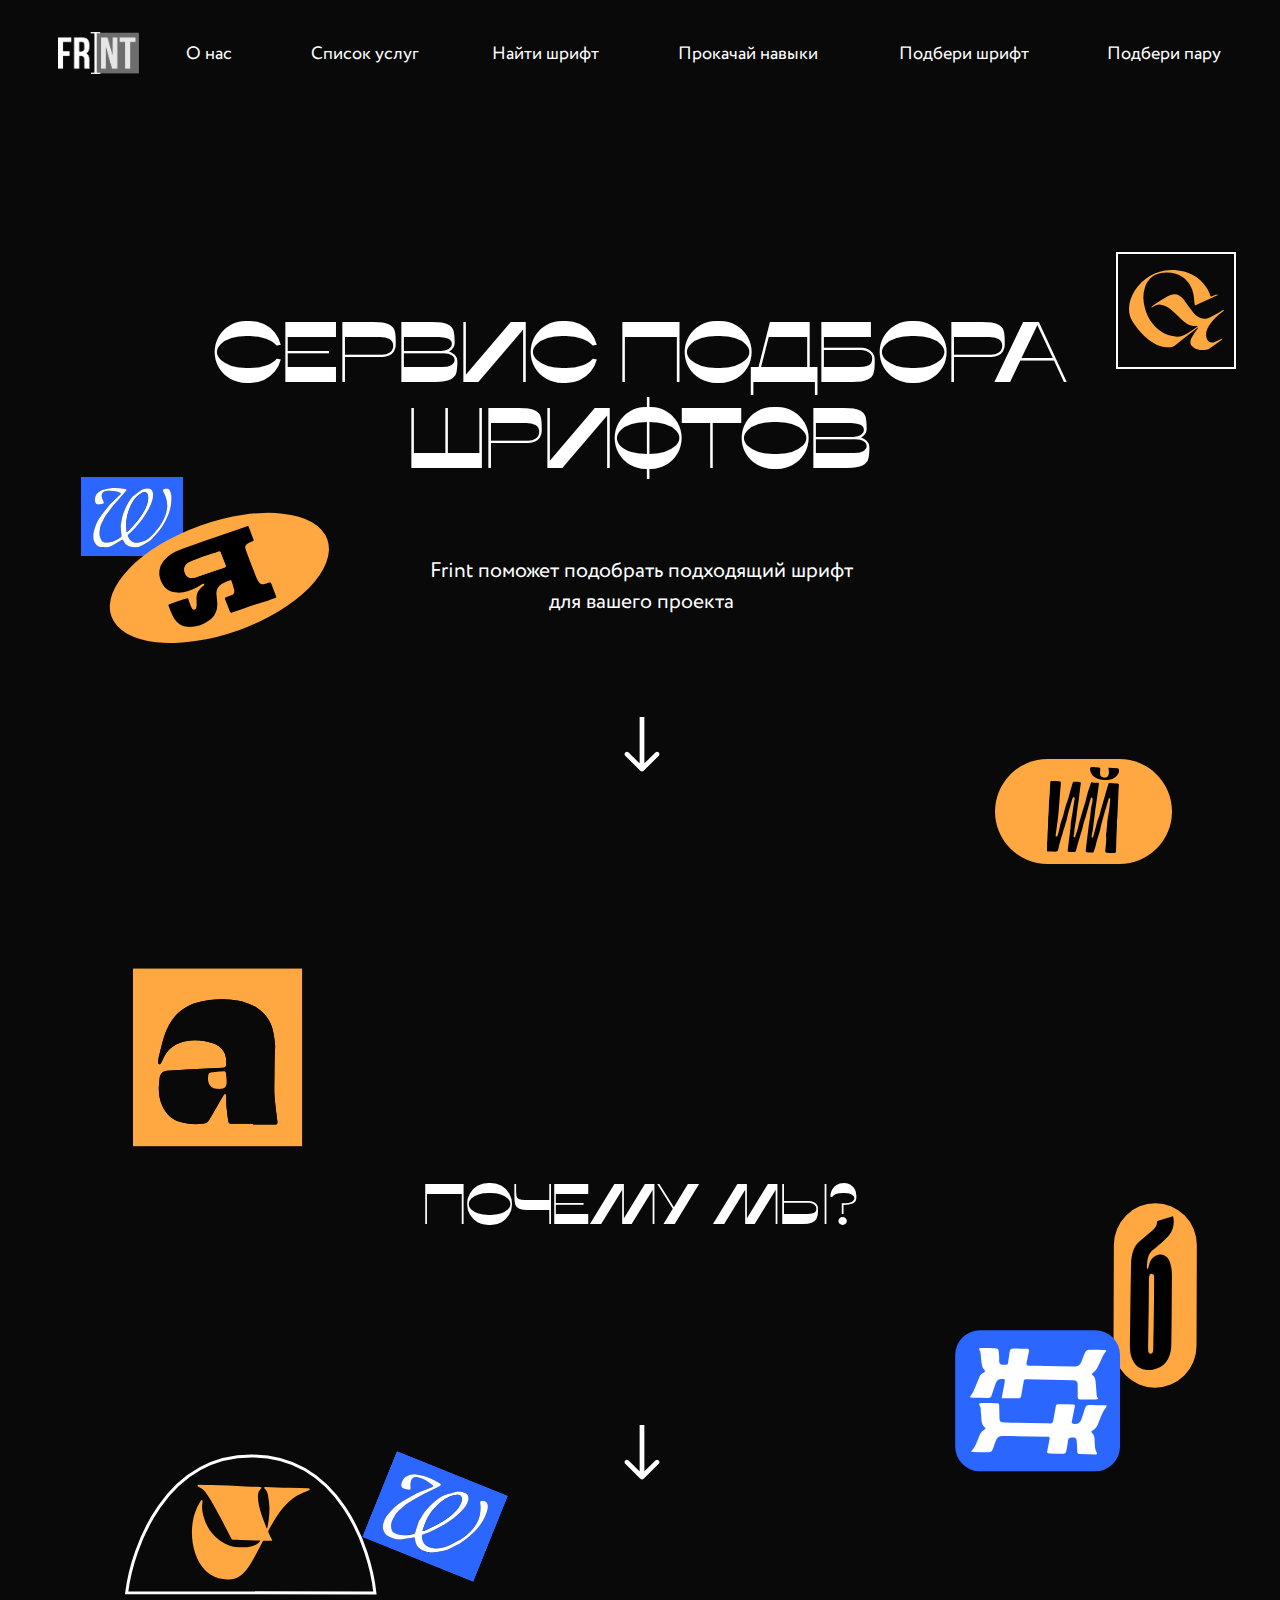
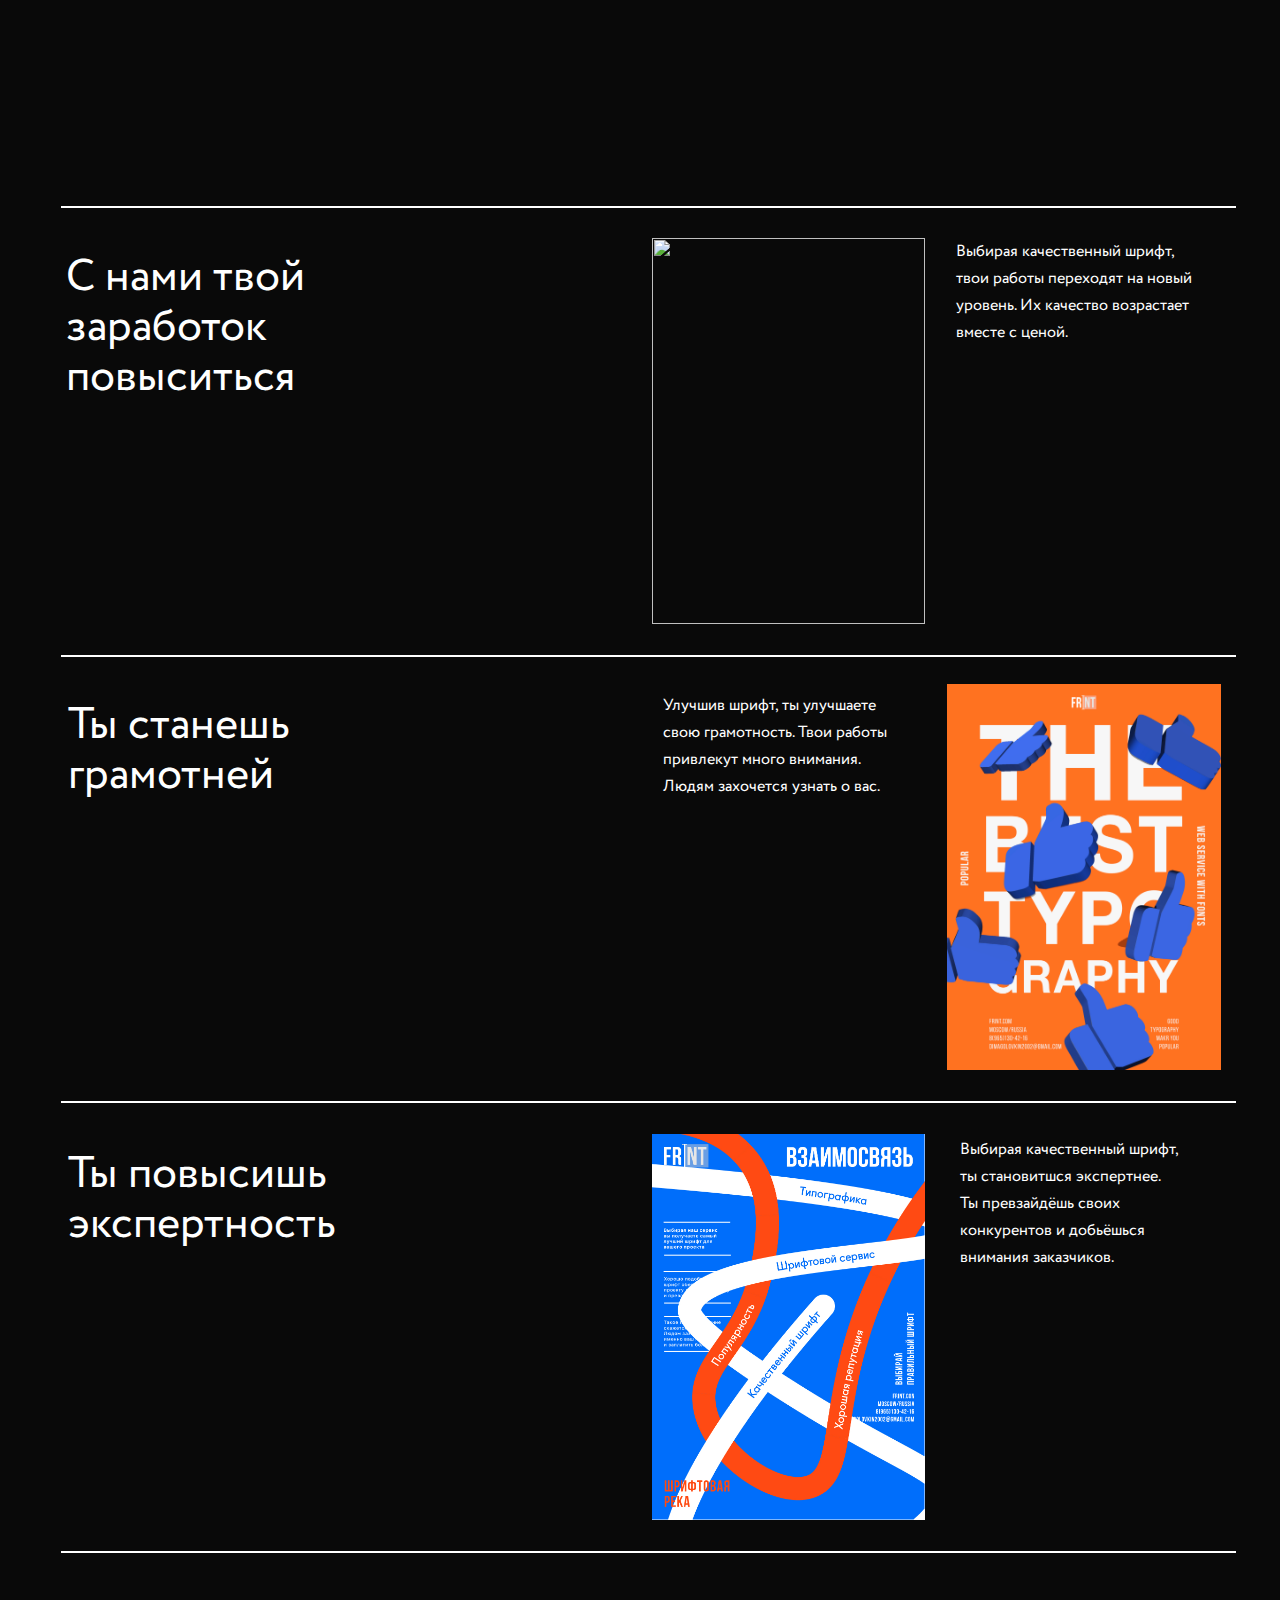
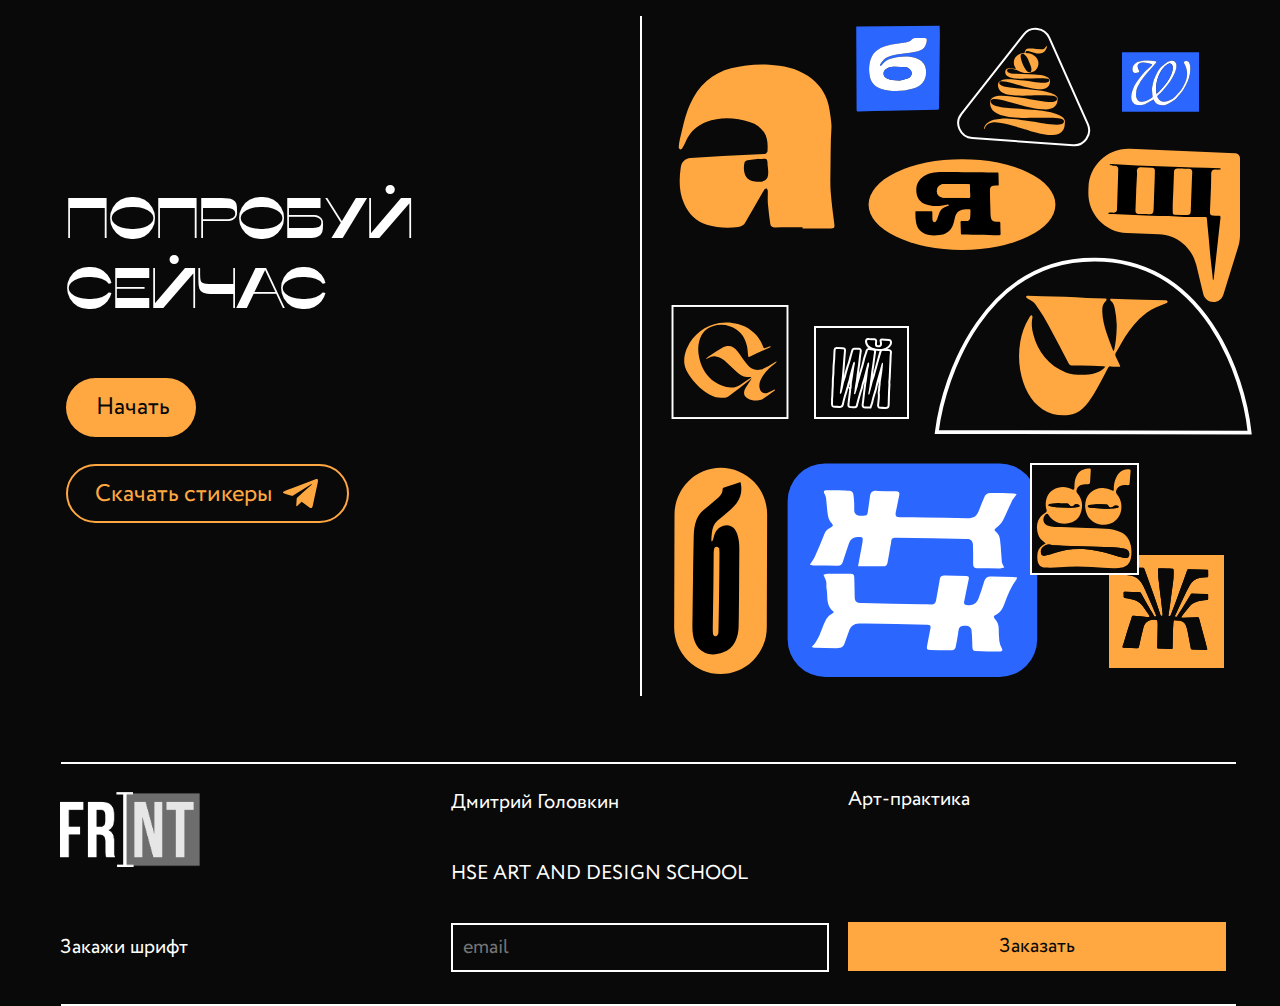
==== commit 04465e1f: "Update index.html" ====
--- a/index.html
+++ b/index.html
@@ -259,7 +259,7 @@
       <img src="images/wordg2.svg" alt="">
     </div>
     <div class="wordw3">
-      <img src="images/wordw.svg" alt="">
+      <img src="images/wordW.svg" alt="">
     </div>
     <div class="wordщ">
       <img src="images/wordщ.svg" alt="">
--- a/style/main/1920x1080.css
+++ b/style/main/1920x1080.css
@@ -0,0 +1,705 @@
+html {
+  background: #090909;
+  display: block;
+  height: 2200px;
+}
+@font-face {
+    font-family: 'Misto';
+    src: url('fonts/Misto.eot');
+    src: url('fonts/Misto.eot') format('embedded-opentype'),
+         url('fonts/Misto.woff2') format('woff2'),
+         url('fonts/Misto.woff') format('woff'),
+         url('fonts/Misto.ttf') format('truetype'),
+         url('fonts/Misto.svg#Misto') format('svg');
+}
+@font-face {
+  font-family: 'Conv_10710';
+  src: url('fonts/10710.eot');
+  src: local('☺'), url('fonts/10710.woff') format('woff'), url('fonts/10710.ttf') format('truetype'), url('fonts/10710.svg') format('svg');
+  font-weight: normal;
+  font-style: normal;
+}
+  .forbody {
+    background: #090909;
+    transition: 1s;
+  }
+  /* .picture {
+    position: absolute;
+    top: 0px;
+    left: 0px;
+    width: 1440px;
+    height: 4424px;
+    background: url(images/example.png);
+    opacity: .2;
+  } */
+  .header {
+    position: absolute;
+    width: 80%;
+    height: 245px;
+    left: 10%;
+    top: 401px;
+    font-size: 6.66vw;
+    font-family: 'Misto';
+    color: white;
+    text-align: center;
+    line-height: 6.68vw;
+  }
+  .header2 {
+    position: absolute;
+    width: 34.5%;
+    height: 188px;
+    left: 32.9%;
+    top: 706px;
+    font-size: 1.66vw;
+    font-family: 'Conv_10710';
+    color: white;
+    text-align: center;
+    line-height: 2.43vw;
+  }
+  .fix {
+    position: fixed;
+    width: 100%;
+    height: 80px;
+    background: #090909;
+    top: 0px;
+    left: 0px;
+    z-index: 10;
+  }
+  .logo {
+    position: absolute;
+    width: 97.2px;
+    height: 50.4px;
+    left: 4.5%;
+    top: 32px;
+    transition: .5s;
+  }
+  .logo:hover {
+    opacity: .4;
+    transition: .1s;
+    cursor: pointer;
+  }
+  img {
+    width: 100%;
+    height: 100%;
+  }
+  .burger {
+    display: none;
+  }
+  .back {
+    display: none;
+  }
+  .burgermenu {
+    display: none;
+  }
+  .About {
+    position: absolute;
+    width: 13%;
+    height: 20px;
+    left: 14.5%;
+    top: 41px;
+    transition: .5s;
+  }
+  .About:hover {
+    opacity: .4;
+    transition: .1s;
+  }
+  .list {
+    position: absolute;
+    width: 14.3%;
+    height: 27px;
+    left: 24.3%;
+    top: 41px;
+  }
+  .found {
+    position: absolute;
+    width: 10.5%;
+    height: 27px;
+    left: 38.4%;
+    top: 41px;
+    transition: .5s;
+  }
+  .found:hover {
+    opacity: .4;
+    transition: .1s;
+  }
+  .skill {
+    position: absolute;
+    width: 14%;
+    height: 27px;
+    left: 53%;
+    top: 41px;
+    transition: .5s;
+  }
+  .skill:hover {
+    opacity: .4;
+    transition: .1s;
+  }
+  .choose {
+    position: absolute;
+    width: 12%;
+    height: 27px;
+    left: 70.2%;
+    top: 41px;
+    transition: .5s;
+  }
+  .choose:hover {
+    opacity: .4;
+    transition: .1s;
+  }
+  .choose2 {
+    position: absolute;
+    width: 10.9%;
+    height: 27px;
+    left: 86.5%;
+    top: 41px;
+    transition: .5s;
+  }
+  .choose2:hover {
+    opacity: .4;
+    transition: .1s;
+  }
+  a {
+    font-size: 24px;
+    text-decoration: none;
+    font-family: 'Conv_10710';
+    color: white;
+    transition: .5s;
+  }
+  a:hover {
+    opacity: .4;
+    transition: .1s;
+  }
+  .wordG {
+    position: absolute;
+    width: 160px;
+    height: auto;
+    left: 87.15%;
+    top: 252px;
+  }
+  .wordW {
+    position: absolute;
+    width: 152px;
+    height: auto;
+    left: 81px;
+    top: 577px;
+  }
+  .wordR {
+    position: absolute;
+    width: 282.73px;
+    height: auto;
+    left: 103px;
+    top: 625px;
+    transform: rotate(-19.56deg);
+  }
+  .Arrow {
+    position: absolute;
+    width: 40px;
+    height: 55px;
+    left: 48.6%;
+    top: 857px;
+  }
+  .wordЙ {
+    position: absolute;
+    width: 237px;
+    height: auto;
+    left: 77.77%;
+    top: 909px;
+  }
+  .wordA {
+    position: absolute;
+    width: 210.31px;
+    height: auto;
+    left: 133px;
+    top: 1108.03px;
+  }
+  .why {
+    position: absolute;
+    width: 80%;
+    height: 96px;
+    left: 10%;
+    top: 1370px;
+    font-size: 4.44vw;
+    font-family: 'Misto';
+    color: white;
+    text-align: center;
+    line-height: 5.5vw;
+  }
+  .wordб {
+    position: absolute;
+    width: 179.78px;
+    height: auto;
+    left: 85.2%;
+    top: 1403px;
+  }
+  .wordж {
+    position: absolute;
+    width: 206px;
+    height: auto;
+    left: 74.59%;
+    top: 1530.3px;
+  }
+  .Arrow2 {
+    position: absolute;
+    width: 40px;
+    height: 55px;
+    left: 48.6%;
+    top: 1625px;
+  }
+  .wordY {
+    position: absolute;
+    width: 303.74px;
+    height: auto;
+    left: 124px;
+    top: 1703.89px;
+  }
+  .wordW2 {
+    position: absolute;
+    width: 170.44px;
+    height: auto;
+    left: 435px;
+    top: 1720px;
+    transform: rotate(21.97deg);
+  }
+  .line {
+    position: absolute;
+    width: 92.66%;
+    height: 0px;
+    margin-left: 53px;
+    top: 2006px;
+    border: 1.1px solid #FFFFFF;
+  }
+  .money {
+    position: absolute;
+    width: 441px;
+    height: 148px;
+    left: 66px;
+    top: 2053px;
+    font-family: 'Conv_10710';
+    font-size: 3.47vw;
+    line-height: 65px;
+    color: #FFFFFF;
+  }
+  .pic1 {
+    position: absolute;
+    width: 373px;
+    height: auto;
+    left: 50.9%;
+    top: 2038px;
+  }
+  .moneytext {
+    position: absolute;
+    width: 360px;
+    height: 130px;
+    left: 74.65%;
+    top: 2038px;
+    font-family: 'Conv_10710';
+    font-size: 24px;
+    line-height: 32px;
+    color: #FFFFFF;
+  }
+  .line2 {
+    position: absolute;
+    width: 92.66%;
+    height: 0px;
+    margin-left: 53px;
+    top: 2600px;
+    border: 1.1px solid #FFFFFF;
+  }
+  .popular {
+    position: absolute;
+    width: 441px;
+    height: 148px;
+    left: 68px;
+    top: 2651px;
+    font-family: 'Conv_10710';
+    font-size: 3.47vw;
+    line-height: 65px;
+    color: #FFFFFF;
+  }
+  .populartext {
+    position: absolute;
+    width: 360px;
+    height: 157px;
+    left: 51.8%;
+    top: 2642px;
+    font-family: 'Conv_10710';
+    font-size: 24px;
+    line-height: 32px;
+    color: #FFFFFF;
+  }
+  .pic2 {
+    position: absolute;
+    width: 374px;
+    height: auto;
+    left: 74%;
+    top: 2640px;
+  }
+  .line3 {
+    position: absolute;
+    width: 92.66%;
+    height: 0px;
+    margin-left: 53px;
+    top: 3181px;
+    border: 1.1px solid #FFFFFF;
+  }
+  .expert {
+    position: absolute;
+    width: 441px;
+    height: 148px;
+    left: 68px;
+    top: 3240px;
+    font-family: 'Conv_10710';
+    font-size: 3.47vw;
+    line-height: 65px;
+    color: #FFFFFF;
+  }
+  .pic3 {
+    position: absolute;
+    width: 373px;
+    height: auto;
+    left: 50.9%;
+    top: 3234px;
+  }
+  .experttext {
+    position: absolute;
+    width: 360px;
+    height: 157px;
+    left: 75%;
+    top: 3236px;
+    font-family: 'Conv_10710';
+    font-size: 24px;
+    line-height: 32px;
+    color: #FFFFFF;
+  }
+  .line4 {
+    position: absolute;
+    width: 92.66%;
+    height: 0px;
+    margin-left: 53px;
+    top: 3801px;
+    border: 1.1px solid #FFFFFF;
+  }
+  .line5 {
+    position: absolute;
+    width: 0px;
+    height: 678px;
+    left: 50%;
+    top: 3836px;
+    border: 1.1px solid #FFFFFF;
+  }
+  .try {
+    position: absolute;
+    width: 40%;
+    height: 165px;
+    left: 66px;
+    top: 3984px;
+    font-size: 4.44vw;
+    font-family: 'Misto';
+    color: white;
+    text-align: left;
+    line-height: 5.5vw;
+  }
+  .start {
+    position: absolute;
+    width: 130px;
+    height: 59px;
+    left: 66px;
+    top: 4218px;
+    background: #FFA842;
+    border-radius: 161px;
+    transition: .5s;
+  }
+  .starttext {
+    position: absolute;
+    width: 50px;
+    height: 35px;
+    left: 30px;
+    top: 16px;
+    font-family: 'Conv_10710';
+    font-size: 24px;
+    line-height: 27px;
+    color: #090909;
+  }
+  .start:hover {
+    opacity: .2;
+    cursor: pointer;
+    transition: .1s;
+  }
+  .telega {
+    position: absolute;
+    width: 283px;
+    height: 59px;
+    left: 66px;
+    top: 4314px;
+    border: 2px solid #FFA842;
+    box-sizing: border-box;
+    border-radius: 161px;
+    transition: .5s;
+  }
+  .telegatext {
+    position: absolute;
+    width: 240px;
+    height: 35px;
+    left: 27px;
+    top: 15px;
+    font-family: 'Conv_10710';
+    font-size: 24px;
+    line-height: 27px;
+    color: #FFA842;
+  }
+  .telegav {
+    position: absolute;
+    width: 35px;
+    height: 29px;
+    left: 215px;
+    top: 13px;
+  }
+  .telega:hover {
+    opacity: .4;
+    cursor: pointer;
+    transition: .1s;
+  }
+  .wordAor {
+    position: absolute;
+    width: 251px;
+    height: auto;
+    left: 50.5%;
+    top: 3824px;
+  }
+  .wordб2 {
+    position: absolute;
+    width: 127px;
+    height: auto;
+    left: 66.8%;
+    top: 3844px;
+  }
+  .wordY2 {
+    position: absolute;
+    width: 230px;
+    height: auto;
+    left: 65.4%;
+    top: 3967px;
+  }
+  .wordg2 {
+    position: absolute;
+    width: 174px;
+    height: auto;
+    left: 74.75%;
+    top: 3835px;
+  }
+  .wordw3 {
+    position: absolute;
+    width: 117px;
+    height: auto;
+    left: 86.63%;
+    top: 3852px;
+  }
+  .wordщ {
+    position: absolute;
+    width: 173px;
+    height: auto;
+    left: 84.93%;
+    top: 3967px;
+  }
+  .wordg4 {
+    position: absolute;
+    width: 138px;
+    height: auto;
+    left: 52.43%;
+    top: 4105px;
+  }
+  .wordй2 {
+    position: absolute;
+    width: 115px;
+    height: auto;
+    left: 63.61%;
+    top: 4126px;
+  }
+  .wordY3 {
+    position: absolute;
+    width: 321px;
+    height: 178px;
+    left: 72.91%;
+    top: 4077px;
+  }
+  .wordб3 {
+    position: absolute;
+    width: 174.79px;
+    height: auto;
+    left: 50.68%;
+    top: 4270.46px;
+  }
+  .wordж2 {
+    position: absolute;
+    width: 272px;
+    height: auto;
+    left: 61.52%;
+    top: 4283px;
+  }
+  .wordgg {
+    position: absolute;
+    width: 149px;
+    height: auto;
+    left: 80.48%;
+    top: 4283px;
+    z-index: 1;
+  }
+  .wordbag {
+    position: absolute;
+    width: 155px;
+    height: auto;
+    left: 86.66%;
+    top: 4355px;
+  }
+  .line6 {
+    position: absolute;
+    width: 92.66%;
+    height: 0px;
+    margin-left: 53px;
+    top: 4562px;
+    border: 1.1px solid #FFFFFF;
+  }
+  .logo2 {
+    position: absolute;
+    width: 140px;
+    height: 75px;
+    left: 60px;
+    top: 4592px;
+  }
+  .autor {
+    position: absolute;
+    width: 303px;
+    height: 46px;
+    left: 35.27%;
+    top: 4589px;
+    font-family: 'Conv_10710';
+    font-size: 24px;
+    line-height: 27px;
+    color: #FFFFFF;
+  }
+  .art {
+    position: absolute;
+    width: 303px;
+    height: 46px;
+    left: 66.25%;
+    top: 4586px;
+    font-family: 'Conv_10710';
+    font-size: 24px;
+    line-height: 27px;
+    color: #FFFFFF;
+  }
+  .hse {
+    position: absolute;
+    width: 410px;
+    height: 50px;
+    left: 35.27%;
+    top: 4660px;
+    font-family: 'Conv_10710';
+    font-size: 24px;
+    line-height: 27px;
+    color: #FFFFFF;
+  }
+  .buy {
+    position: absolute;
+    width: 279px;
+    height: 50px;
+    left: 60px;
+    top: 4734px;
+    font-family: 'Conv_10710';
+    font-size: 24px;
+    line-height: 27px;
+    color: #FFFFFF;
+  }
+  input {
+    position: absolute;
+    font-size: 24px;
+    color: rgba(255, 255, 255, 0.5);
+    background: #090909;
+    border: 2px solid #FFFFFF;
+    box-sizing: border-box;
+    font-family: 'Conv_10710';
+    margin: 15px auto;
+    padding: 0 10px;
+    width: 29.51%;
+    height: 49px;
+    left: 35.27%;
+    top: 4708px;
+  }
+  .buy2 {
+    position: absolute;
+    width: 29.51%;
+    height: 49px;
+    left: 66.25%;
+    top: 4722px;
+    background: #FFA842;
+    font-size: 24px;
+    display: flex;
+    justify-content: center;
+    align-items: center;
+    color: #090909;
+    font-family: 'Conv_10710';
+    transition: .5s;
+  }
+  .buy2:hover {
+    opacity: .4;
+    transition: .1s;
+  }
+  .line7 {
+    position: absolute;
+    width: 92.66%;
+    height: 0px;
+    margin-left: 53px;
+    top: 4804px;
+    border: 1.1px solid #FFFFFF;
+  }
+  .menu {
+    position: absolute;
+    width: 143px;
+    height: 51px;
+    left: 13.19%;
+    top: 28px;
+    background: #090909;
+    border: 1px solid #FFFFFF;
+    box-sizing: border-box;
+    z-index: 12;
+    transition: .5s;
+  }
+  .About2 {
+    position: absolute;
+    left: 17px;
+    top: 12px;
+    transition: .5s;
+  }
+  .contact {
+    position: absolute;
+    left: 17px;
+    top: 70px;
+    transition: .5s;
+  }
+  .comand {
+    position: absolute;
+    left: 17px;
+    top: 117px;
+    transition: .5s;
+  }
+  .book {
+    position: absolute;
+    left: 17px;
+    top: 165px;
+    transition: .5s;
+  }
+  .office {
+    position: absolute;
+    left: 17px;
+    top: 212px;
+    transition: .5s;
+  }
+  .hidden {
+    opacity: 0;
+  }
+  .blocker {
+    display: none;
+  }
+  .showmenu {
+    height: 271px;
+  }
--- a/style/main/1440x900.css
+++ b/style/main/1440x900.css
@@ -0,0 +1,705 @@
+html {
+  background: #090909;
+  display: block;
+  height: 2000px;
+}
+@font-face {
+    font-family: 'Misto';
+    src: url('fonts/Misto.eot');
+    src: url('fonts/Misto.eot') format('embedded-opentype'),
+         url('fonts/Misto.woff2') format('woff2'),
+         url('fonts/Misto.woff') format('woff'),
+         url('fonts/Misto.ttf') format('truetype'),
+         url('fonts/Misto.svg#Misto') format('svg');
+}
+@font-face {
+  font-family: 'Conv_10710';
+  src: url('fonts/10710.eot');
+  src: local('☺'), url('fonts/10710.woff') format('woff'), url('fonts/10710.ttf') format('truetype'), url('fonts/10710.svg') format('svg');
+  font-weight: normal;
+  font-style: normal;
+}
+  .forbody {
+    background: #090909;
+    transition: 1s;
+  }
+  /* .picture {
+    position: absolute;
+    top: 0px;
+    left: 0px;
+    width: 1440px;
+    height: 4424px;
+    background: url(images/example.png);
+    opacity: .2;
+  } */
+  .header {
+    position: absolute;
+    width: 80%;
+    height: 245px;
+    left: 10%;
+    top: 311px;
+    font-size: 6.66vw;
+    font-family: 'Misto';
+    color: white;
+    text-align: center;
+    line-height: 6.68vw;
+  }
+  .header2 {
+    position: absolute;
+    width: 34.5%;
+    height: 188px;
+    left: 32.9%;
+    top: 556px;
+    font-size: 1.66vw;
+    font-family: 'Conv_10710';
+    color: white;
+    text-align: center;
+    line-height: 2.43vw;
+  }
+  .fix {
+    position: fixed;
+    width: 100%;
+    height: 80px;
+    background: #090909;
+    top: 0px;
+    left: 0px;
+    z-index: 10;
+  }
+  .logo {
+    position: absolute;
+    width: 81px;
+    height: 42px;
+    left: 4.5%;
+    top: 32px;
+    transition: .5s;
+  }
+  .logo:hover {
+    opacity: .4;
+    transition: .1s;
+    cursor: pointer;
+  }
+  .burger {
+    display: none;
+  }
+  .back {
+    display: none;
+  }
+  .burgermenu {
+    display: none;
+  }
+  img {
+    width: 100%;
+    height: 100%;
+  }
+  .About {
+    position: absolute;
+    width: 13%;
+    height: 20px;
+    left: 14.5%;
+    top: 41px;
+    transition: .5s;
+  }
+  .About:hover {
+    opacity: .4;
+    transition: .1s;
+  }
+  .list {
+    position: absolute;
+    width: 14.3%;
+    height: 27px;
+    left: 24.3%;
+    top: 41px;
+  }
+  .found {
+    position: absolute;
+    width: 10.5%;
+    height: 27px;
+    left: 38.4%;
+    top: 41px;
+    transition: .5s;
+  }
+  .found:hover {
+    opacity: .4;
+    transition: .1s;
+  }
+  .skill {
+    position: absolute;
+    width: 14%;
+    height: 27px;
+    left: 53%;
+    top: 41px;
+    transition: .5s;
+  }
+  .skill:hover {
+    opacity: .4;
+    transition: .1s;
+  }
+  .choose {
+    position: absolute;
+    width: 12%;
+    height: 27px;
+    left: 70.2%;
+    top: 41px;
+    transition: .5s;
+  }
+  .choose:hover {
+    opacity: .4;
+    transition: .1s;
+  }
+  .choose2 {
+    position: absolute;
+    width: 10.9%;
+    height: 27px;
+    left: 86.5%;
+    top: 41px;
+    transition: .5s;
+  }
+  .choose2:hover {
+    opacity: .4;
+    transition: .1s;
+  }
+  a {
+    font-size: 18px;
+    text-decoration: none;
+    font-family: 'Conv_10710';
+    color: white;
+    transition: .5s;
+  }
+  a:hover {
+    opacity: .4;
+    transition: .1s;
+  }
+  .wordG {
+    position: absolute;
+    width: 120px;
+    height: 117px;
+    left: 87.15%;
+    top: 252px;
+  }
+  .wordW {
+    position: absolute;
+    width: 102px;
+    height: 79px;
+    left: 81px;
+    top: 477px;
+  }
+  .wordR {
+    position: absolute;
+    width: 232.73px;
+    height: 166.64px;
+    left: 103px;
+    top: 495px;
+    transform: rotate(-19.56deg);
+  }
+  .Arrow {
+    position: absolute;
+    width: 40px;
+    height: 55px;
+    left: 48.6%;
+    top: 717px;
+  }
+  .wordЙ {
+    position: absolute;
+    width: 177px;
+    height: 105px;
+    left: 77.77%;
+    top: 759px;
+  }
+  .wordA {
+    position: absolute;
+    width: 170.31px;
+    height: 178.64px;
+    left: 133px;
+    top: 968.03px;
+  }
+  .why {
+    position: absolute;
+    width: 80%;
+    height: 96px;
+    left: 10%;
+    top: 1170px;
+    font-size: 4.44vw;
+    font-family: 'Misto';
+    color: white;
+    text-align: center;
+    line-height: 5.5vw;
+  }
+  .wordб {
+    position: absolute;
+    width: 129.78px;
+    height: 184.89px;
+    left: 85.2%;
+    top: 1203px;
+  }
+  .wordж {
+    position: absolute;
+    width: 166px;
+    height: 142px;
+    left: 74.59%;
+    top: 1330.3px;
+  }
+  .Arrow2 {
+    position: absolute;
+    width: 40px;
+    height: 55px;
+    left: 48.6%;
+    top: 1425px;
+  }
+  .wordY {
+    position: absolute;
+    width: 253.74px;
+    height: 141.12px;
+    left: 124px;
+    top: 1453.89px;
+  }
+  .wordW2 {
+    position: absolute;
+    width: 120.44px;
+    height: 93.46px;
+    left: 375px;
+    top: 1470px;
+    transform: rotate(21.97deg);
+  }
+  .line {
+    position: absolute;
+    width: 91.66%;
+    height: 0px;
+    margin-left: 53px;
+    top: 1806px;
+    border: 1.1px solid #FFFFFF;
+  }
+  .money {
+    position: absolute;
+    width: 441px;
+    height: 148px;
+    left: 66px;
+    top: 1853px;
+    font-family: 'Conv_10710';
+    font-size: 3.47vw;
+    line-height: 50px;
+    color: #FFFFFF;
+  }
+  .pic1 {
+    position: absolute;
+    width: 273px;
+    height: 386px;
+    left: 50.9%;
+    top: 1838px;
+  }
+  .moneytext {
+    position: absolute;
+    width: 340px;
+    height: 130px;
+    left: 74.65%;
+    top: 1838px;
+    font-family: 'Conv_10710';
+    font-size: 1.25vw;
+    line-height: 27px;
+    color: #FFFFFF;
+  }
+  .line2 {
+    position: absolute;
+    width: 91.66%;
+    height: 0px;
+    margin-left: 53px;
+    top: 2255px;
+    border: 1.1px solid #FFFFFF;
+  }
+  .popular {
+    position: absolute;
+    width: 441px;
+    height: 148px;
+    left: 68px;
+    top: 2301px;
+    font-family: 'Conv_10710';
+    font-size: 3.47vw;
+    line-height: 50px;
+    color: #FFFFFF;
+  }
+  .populartext {
+    position: absolute;
+    width: 340px;
+    height: 157px;
+    left: 51.8%;
+    top: 2292px;
+    font-family: 'Conv_10710';
+    font-size: 1.25vw;
+    line-height: 27px;
+    color: #FFFFFF;
+  }
+  .pic2 {
+    position: absolute;
+    width: 274px;
+    height: 386px;
+    left: 74%;
+    top: 2284px;
+  }
+  .line3 {
+    position: absolute;
+    width: 91.66%;
+    height: 0px;
+    margin-left: 53px;
+    top: 2701px;
+    border: 1.1px solid #FFFFFF;
+  }
+  .expert {
+    position: absolute;
+    width: 441px;
+    height: 148px;
+    left: 68px;
+    top: 2750px;
+    font-family: 'Conv_10710';
+    font-size: 3.47vw;
+    line-height: 50px;
+    color: #FFFFFF;
+  }
+  .pic3 {
+    position: absolute;
+    width: 273px;
+    height: 386px;
+    left: 50.9%;
+    top: 2734px;
+  }
+  .experttext {
+    position: absolute;
+    width: 340px;
+    height: 157px;
+    left: 75%;
+    top: 2736px;
+    font-family: 'Conv_10710';
+    font-size: 1.25vw;
+    line-height: 27px;
+    color: #FFFFFF;
+  }
+  .line4 {
+    position: absolute;
+    width: 91.66%;
+    height: 0px;
+    margin-left: 53px;
+    top: 3151px;
+    border: 1.1px solid #FFFFFF;
+  }
+  .line5 {
+    position: absolute;
+    width: 0px;
+    height: 678px;
+    left: 50%;
+    top: 3216px;
+    border: 1.1px solid #FFFFFF;
+  }
+  .try {
+    position: absolute;
+    width: 40%;
+    height: 165px;
+    left: 66px;
+    top: 3384px;
+    font-size: 4.44vw;
+    font-family: 'Misto';
+    color: white;
+    text-align: left;
+    line-height: 5.5vw;
+  }
+  .start {
+    position: absolute;
+    width: 130px;
+    height: 59px;
+    left: 66px;
+    top: 3578px;
+    background: #FFA842;
+    border-radius: 161px;
+    transition: .5s;
+  }
+  .starttext {
+    position: absolute;
+    width: 50px;
+    height: 35px;
+    left: 30px;
+    top: 16px;
+    font-family: 'Conv_10710';
+    font-size: 24px;
+    line-height: 27px;
+    color: #090909;
+  }
+  .start:hover {
+    opacity: .2;
+    cursor: pointer;
+    transition: .1s;
+  }
+  .telega {
+    position: absolute;
+    width: 283px;
+    height: 59px;
+    left: 66px;
+    top: 3664px;
+    border: 2px solid #FFA842;
+    box-sizing: border-box;
+    border-radius: 161px;
+    transition: .5s;
+  }
+  .telegatext {
+    position: absolute;
+    width: 240px;
+    height: 35px;
+    left: 27px;
+    top: 15px;
+    font-family: 'Conv_10710';
+    font-size: 24px;
+    line-height: 27px;
+    color: #FFA842;
+  }
+  .telegav {
+    position: absolute;
+    width: 35px;
+    height: 29px;
+    left: 215px;
+    top: 13px;
+  }
+  .telega:hover {
+    opacity: .4;
+    cursor: pointer;
+    transition: .1s;
+  }
+  .wordAor {
+    position: absolute;
+    width: 221px;
+    height: 233px;
+    left: 50.5%;
+    top: 3224px;
+  }
+  .wordб2 {
+    position: absolute;
+    width: 87px;
+    height: 88px;
+    left: 66.8%;
+    top: 3224px;
+  }
+  .wordY2 {
+    position: absolute;
+    width: 300px;
+    height: 136px;
+    left: 63.4%;
+    top: 3337px;
+  }
+  .wordg2 {
+    position: absolute;
+    width: 154px;
+    height: 132px;
+    left: 73.75%;
+    top: 3215px;
+  }
+  .wordw3 {
+    position: absolute;
+    width: 77px;
+    height: 60px;
+    left: 87.63%;
+    top: 3252px;
+  }
+  .wordщ {
+    position: absolute;
+    width: 153px;
+    height: 155px;
+    left: 84.93%;
+    top: 3347px;
+  }
+  .wordg4 {
+    position: absolute;
+    width: 118px;
+    height: 114px;
+    left: 52.43%;
+    top: 3505px;
+  }
+  .wordй2 {
+    position: absolute;
+    width: 95px;
+    height: 93px;
+    left: 63.61%;
+    top: 3526px;
+  }
+  .wordY3 {
+    position: absolute;
+    width: 321px;
+    height: 178px;
+    left: 72.91%;
+    top: 3457px;
+  }
+  .wordб3 {
+    position: absolute;
+    width: 144.79px;
+    height: 259.28px;
+    left: 50.68%;
+    top: 3641.46px;
+  }
+  .wordж2 {
+    position: absolute;
+    width: 252px;
+    height: 215px;
+    left: 61.52%;
+    top: 3663px;
+  }
+  .wordgg {
+    position: absolute;
+    width: 109px;
+    height: 112px;
+    left: 80.48%;
+    top: 3663px;
+    z-index: 1;
+  }
+  .wordbag {
+    position: absolute;
+    width: 115px;
+    height: 113px;
+    left: 86.66%;
+    top: 3755px;
+  }
+  .line6 {
+    position: absolute;
+    width: 91.66%;
+    height: 0px;
+    margin-left: 53px;
+    top: 3962px;
+    border: 1.1px solid #FFFFFF;
+  }
+  .logo2 {
+    position: absolute;
+    width: 140px;
+    height: 75px;
+    left: 60px;
+    top: 3992px;
+  }
+  .autor {
+    position: absolute;
+    width: 303px;
+    height: 46px;
+    left: 35.27%;
+    top: 3989px;
+    font-family: 'Conv_10710';
+    font-size: 20px;
+    line-height: 27px;
+    color: #FFFFFF;
+  }
+  .art {
+    position: absolute;
+    width: 303px;
+    height: 46px;
+    left: 66.25%;
+    top: 3986px;
+    font-family: 'Conv_10710';
+    font-size: 20px;
+    line-height: 27px;
+    color: #FFFFFF;
+  }
+  .hse {
+    position: absolute;
+    width: 410px;
+    height: 50px;
+    left: 35.27%;
+    top: 4060px;
+    font-family: 'Conv_10710';
+    font-size: 20px;
+    line-height: 27px;
+    color: #FFFFFF;
+  }
+  .buy {
+    position: absolute;
+    width: 279px;
+    height: 50px;
+    left: 60px;
+    top: 4134px;
+    font-family: 'Conv_10710';
+    font-size: 20px;
+    line-height: 27px;
+    color: #FFFFFF;
+  }
+  input {
+    position: absolute;
+    font-size: 20px;
+    color: rgba(255, 255, 255, 0.5);
+    background: #090909;
+    border: 2px solid #FFFFFF;
+    box-sizing: border-box;
+    font-family: 'Conv_10710';
+    margin: 15px auto;
+    padding: 0 10px;
+    width: 29.51%;
+    height: 49px;
+    left: 35.27%;
+    top: 4108px;
+  }
+  .buy2 {
+    position: absolute;
+    width: 29.51%;
+    height: 49px;
+    left: 66.25%;
+    top: 4122px;
+    background: #FFA842;
+    font-size: 20px;
+    display: flex;
+    justify-content: center;
+    align-items: center;
+    color: #090909;
+    font-family: 'Conv_10710';
+    transition: .5s;
+  }
+  .buy2:hover {
+    opacity: .4;
+    transition: .1s;
+  }
+  .line7 {
+    position: absolute;
+    width: 91.66%;
+    height: 0px;
+    margin-left: 53px;
+    top: 4204px;
+    border: 1.1px solid #FFFFFF;
+  }
+  .menu {
+    position: absolute;
+    width: 123px;
+    height: 51px;
+    left: 13.19%;
+    top: 28px;
+    background: #090909;
+    border: 1px solid #FFFFFF;
+    box-sizing: border-box;
+    z-index: 12;
+    transition: .5s;
+  }
+  .About2 {
+    position: absolute;
+    left: 17px;
+    top: 12px;
+    transition: .5s;
+  }
+  .contact {
+    position: absolute;
+    left: 17px;
+    top: 52px;
+    transition: .5s;
+  }
+  .comand {
+    position: absolute;
+    left: 17px;
+    top: 92px;
+    transition: .5s;
+  }
+  .book {
+    position: absolute;
+    left: 17px;
+    top: 132px;
+    transition: .5s;
+  }
+  .office {
+    position: absolute;
+    left: 17px;
+    top: 172px;
+    transition: .5s;
+  }
+  .hidden {
+    opacity: 0;
+  }
+  .blocker {
+    display: none;
+  }
+  .showmenu {
+    height: 221px;
+  }
--- a/style/main/1366x768.css
+++ b/style/main/1366x768.css
@@ -0,0 +1,705 @@
+html {
+  background: #090909;
+  display: block;
+  height: 2000px;
+}
+@font-face {
+    font-family: 'Misto';
+    src: url('fonts/Misto.eot');
+    src: url('fonts/Misto.eot') format('embedded-opentype'),
+         url('fonts/Misto.woff2') format('woff2'),
+         url('fonts/Misto.woff') format('woff'),
+         url('fonts/Misto.ttf') format('truetype'),
+         url('fonts/Misto.svg#Misto') format('svg');
+}
+@font-face {
+  font-family: 'Conv_10710';
+  src: url('fonts/10710.eot');
+  src: local('☺'), url('fonts/10710.woff') format('woff'), url('fonts/10710.ttf') format('truetype'), url('fonts/10710.svg') format('svg');
+  font-weight: normal;
+  font-style: normal;
+}
+  .forbody {
+    background: #090909;
+    transition: 1s;
+  }
+  /* .picture {
+    position: absolute;
+    top: 0px;
+    left: 0px;
+    width: 1440px;
+    height: 4424px;
+    background: url(images/example.png);
+    opacity: .2;
+  } */
+  .header {
+    position: absolute;
+    width: 80%;
+    height: 245px;
+    left: 10%;
+    top: 271px;
+    font-size: 6.66vw;
+    font-family: 'Misto';
+    color: white;
+    text-align: center;
+    line-height: 6.68vw;
+  }
+  .header2 {
+    position: absolute;
+    width: 34.5%;
+    height: 188px;
+    left: 32.9%;
+    top: 496px;
+    font-size: 1.66vw;
+    font-family: 'Conv_10710';
+    color: white;
+    text-align: center;
+    line-height: 2.43vw;
+  }
+  .fix {
+    position: fixed;
+    width: 100%;
+    height: 80px;
+    background: #090909;
+    top: 0px;
+    left: 0px;
+    z-index: 10;
+  }
+  .logo {
+    position: absolute;
+    width: 81px;
+    height: 42px;
+    left: 4.5%;
+    top: 32px;
+    transition: .5s;
+  }
+  .logo:hover {
+    opacity: .4;
+    transition: .1s;
+    cursor: pointer;
+  }
+  .burger {
+    display: none;
+  }
+  .back {
+    display: none;
+  }
+  .burgermenu {
+    display: none;
+  }
+  img {
+    width: 100%;
+    height: 100%;
+  }
+  .About {
+    position: absolute;
+    width: 13%;
+    height: 20px;
+    left: 14.5%;
+    top: 41px;
+    transition: .5s;
+  }
+  .About:hover {
+    opacity: .4;
+    transition: .1s;
+  }
+  .list {
+    position: absolute;
+    width: 14.3%;
+    height: 27px;
+    left: 24.3%;
+    top: 41px;
+  }
+  .found {
+    position: absolute;
+    width: 10.5%;
+    height: 27px;
+    left: 38.4%;
+    top: 41px;
+    transition: .5s;
+  }
+  .found:hover {
+    opacity: .4;
+    transition: .1s;
+  }
+  .skill {
+    position: absolute;
+    width: 14%;
+    height: 27px;
+    left: 53%;
+    top: 41px;
+    transition: .5s;
+  }
+  .skill:hover {
+    opacity: .4;
+    transition: .1s;
+  }
+  .choose {
+    position: absolute;
+    width: 12%;
+    height: 27px;
+    left: 70.2%;
+    top: 41px;
+    transition: .5s;
+  }
+  .choose:hover {
+    opacity: .4;
+    transition: .1s;
+  }
+  .choose2 {
+    position: absolute;
+    width: 10.9%;
+    height: 27px;
+    left: 86.5%;
+    top: 41px;
+    transition: .5s;
+  }
+  .choose2:hover {
+    opacity: .4;
+    transition: .1s;
+  }
+  a {
+    font-size: 18px;
+    text-decoration: none;
+    font-family: 'Conv_10710';
+    color: white;
+    transition: .5s;
+  }
+  a:hover {
+    opacity: .4;
+    transition: .1s;
+  }
+  .wordG {
+    position: absolute;
+    width: 120px;
+    height: 117px;
+    left: 87.15%;
+    top: 182px;
+  }
+  .wordW {
+    position: absolute;
+    width: 102px;
+    height: 79px;
+    left: 81px;
+    top: 477px;
+  }
+  .wordR {
+    position: absolute;
+    width: 232.73px;
+    height: 166.64px;
+    left: 103px;
+    top: 495px;
+    transform: rotate(-19.56deg);
+  }
+  .Arrow {
+    position: absolute;
+    width: 40px;
+    height: 55px;
+    left: 48.6%;
+    top: 617px;
+  }
+  .wordЙ {
+    position: absolute;
+    width: 177px;
+    height: 105px;
+    left: 77.77%;
+    top: 709px;
+  }
+  .wordA {
+    position: absolute;
+    width: 170.31px;
+    height: 178.64px;
+    left: 133px;
+    top: 858.03px;
+  }
+  .why {
+    position: absolute;
+    width: 80%;
+    height: 96px;
+    left: 10%;
+    top: 1000px;
+    font-size: 4.44vw;
+    font-family: 'Misto';
+    color: white;
+    text-align: center;
+    line-height: 5.5vw;
+  }
+  .wordб {
+    position: absolute;
+    width: 129.78px;
+    height: 184.89px;
+    left: 85.2%;
+    top: 1103px;
+  }
+  .wordж {
+    position: absolute;
+    width: 166px;
+    height: 142px;
+    left: 73.59%;
+    top: 1200.3px;
+  }
+  .Arrow2 {
+    position: absolute;
+    width: 40px;
+    height: 55px;
+    left: 48.6%;
+    top: 1225px;
+  }
+  .wordY {
+    position: absolute;
+    width: 253.74px;
+    height: 141.12px;
+    left: 124px;
+    top: 1333.89px;
+  }
+  .wordW2 {
+    position: absolute;
+    width: 120.44px;
+    height: 93.46px;
+    left: 375px;
+    top: 1350px;
+    transform: rotate(21.97deg);
+  }
+  .line {
+    position: absolute;
+    width: 91.66%;
+    height: 0px;
+    margin-left: 53px;
+    top: 1606px;
+    border: 1.1px solid #FFFFFF;
+  }
+  .money {
+    position: absolute;
+    width: 441px;
+    height: 148px;
+    left: 66px;
+    top: 1653px;
+    font-family: 'Conv_10710';
+    font-size: 3.47vw;
+    line-height: 50px;
+    color: #FFFFFF;
+  }
+  .pic1 {
+    position: absolute;
+    width: 273px;
+    height: 386px;
+    left: 50.9%;
+    top: 1638px;
+  }
+  .moneytext {
+    position: absolute;
+    width: 340px;
+    height: 130px;
+    left: 74.65%;
+    top: 1638px;
+    font-family: 'Conv_10710';
+    font-size: 1.25vw;
+    line-height: 27px;
+    color: #FFFFFF;
+  }
+  .line2 {
+    position: absolute;
+    width: 91.66%;
+    height: 0px;
+    margin-left: 53px;
+    top: 2055px;
+    border: 1.1px solid #FFFFFF;
+  }
+  .popular {
+    position: absolute;
+    width: 441px;
+    height: 148px;
+    left: 68px;
+    top: 2101px;
+    font-family: 'Conv_10710';
+    font-size: 3.47vw;
+    line-height: 50px;
+    color: #FFFFFF;
+  }
+  .populartext {
+    position: absolute;
+    width: 340px;
+    height: 157px;
+    left: 51.8%;
+    top: 2092px;
+    font-family: 'Conv_10710';
+    font-size: 1.25vw;
+    line-height: 27px;
+    color: #FFFFFF;
+  }
+  .pic2 {
+    position: absolute;
+    width: 274px;
+    height: 386px;
+    left: 74%;
+    top: 2084px;
+  }
+  .line3 {
+    position: absolute;
+    width: 91.66%;
+    height: 0px;
+    margin-left: 53px;
+    top: 2501px;
+    border: 1.1px solid #FFFFFF;
+  }
+  .expert {
+    position: absolute;
+    width: 441px;
+    height: 148px;
+    left: 68px;
+    top: 2550px;
+    font-family: 'Conv_10710';
+    font-size: 3.47vw;
+    line-height: 50px;
+    color: #FFFFFF;
+  }
+  .pic3 {
+    position: absolute;
+    width: 273px;
+    height: 386px;
+    left: 50.9%;
+    top: 2534px;
+  }
+  .experttext {
+    position: absolute;
+    width: 340px;
+    height: 157px;
+    left: 75%;
+    top: 2536px;
+    font-family: 'Conv_10710';
+    font-size: 1.25vw;
+    line-height: 27px;
+    color: #FFFFFF;
+  }
+  .line4 {
+    position: absolute;
+    width: 91.66%;
+    height: 0px;
+    margin-left: 53px;
+    top: 2951px;
+    border: 1.1px solid #FFFFFF;
+  }
+  .line5 {
+    position: absolute;
+    width: 0px;
+    height: 678px;
+    left: 50%;
+    top: 3016px;
+    border: 1.1px solid #FFFFFF;
+  }
+  .try {
+    position: absolute;
+    width: 40%;
+    height: 165px;
+    left: 66px;
+    top: 3184px;
+    font-size: 4.44vw;
+    font-family: 'Misto';
+    color: white;
+    text-align: left;
+    line-height: 5.5vw;
+  }
+  .start {
+    position: absolute;
+    width: 130px;
+    height: 59px;
+    left: 66px;
+    top: 3378px;
+    background: #FFA842;
+    border-radius: 161px;
+    transition: .5s;
+  }
+  .starttext {
+    position: absolute;
+    width: 50px;
+    height: 35px;
+    left: 30px;
+    top: 16px;
+    font-family: 'Conv_10710';
+    font-size: 24px;
+    line-height: 27px;
+    color: #090909;
+  }
+  .start:hover {
+    opacity: .2;
+    cursor: pointer;
+    transition: .1s;
+  }
+  .telega {
+    position: absolute;
+    width: 283px;
+    height: 59px;
+    left: 66px;
+    top: 3464px;
+    border: 2px solid #FFA842;
+    box-sizing: border-box;
+    border-radius: 161px;
+    transition: .5s;
+  }
+  .telegatext {
+    position: absolute;
+    width: 240px;
+    height: 35px;
+    left: 27px;
+    top: 15px;
+    font-family: 'Conv_10710';
+    font-size: 24px;
+    line-height: 27px;
+    color: #FFA842;
+  }
+  .telegav {
+    position: absolute;
+    width: 35px;
+    height: 29px;
+    left: 215px;
+    top: 13px;
+  }
+  .telega:hover {
+    opacity: .4;
+    cursor: pointer;
+    transition: .1s;
+  }
+  .wordAor {
+    position: absolute;
+    width: 221px;
+    height: 233px;
+    left: 50.5%;
+    top: 3024px;
+  }
+  .wordб2 {
+    position: absolute;
+    width: 87px;
+    height: 88px;
+    left: 66.8%;
+    top: 3024px;
+  }
+  .wordY2 {
+    position: absolute;
+    width: 300px;
+    height: 136px;
+    left: 63.4%;
+    top: 3137px;
+  }
+  .wordg2 {
+    position: absolute;
+    width: 154px;
+    height: 132px;
+    left: 73.75%;
+    top: 3015px;
+  }
+  .wordw3 {
+    position: absolute;
+    width: 77px;
+    height: 60px;
+    left: 87.63%;
+    top: 3052px;
+  }
+  .wordщ {
+    position: absolute;
+    width: 153px;
+    height: 155px;
+    left: 84.93%;
+    top: 3147px;
+  }
+  .wordg4 {
+    position: absolute;
+    width: 118px;
+    height: 114px;
+    left: 52.43%;
+    top: 3305px;
+  }
+  .wordй2 {
+    position: absolute;
+    width: 95px;
+    height: 93px;
+    left: 63.61%;
+    top: 3326px;
+  }
+  .wordY3 {
+    position: absolute;
+    width: 321px;
+    height: 178px;
+    left: 72.91%;
+    top: 3257px;
+  }
+  .wordб3 {
+    position: absolute;
+    width: 144.79px;
+    height: 259.28px;
+    left: 50.68%;
+    top: 3441.46px;
+  }
+  .wordж2 {
+    position: absolute;
+    width: 252px;
+    height: 215px;
+    left: 61.52%;
+    top: 3463px;
+  }
+  .wordgg {
+    position: absolute;
+    width: 109px;
+    height: 112px;
+    left: 80.48%;
+    top: 3463px;
+    z-index: 1;
+  }
+  .wordbag {
+    position: absolute;
+    width: 115px;
+    height: 113px;
+    left: 86.66%;
+    top: 3555px;
+  }
+  .line6 {
+    position: absolute;
+    width: 91.66%;
+    height: 0px;
+    margin-left: 53px;
+    top: 3762px;
+    border: 1.1px solid #FFFFFF;
+  }
+  .logo2 {
+    position: absolute;
+    width: 140px;
+    height: 75px;
+    left: 60px;
+    top: 3792px;
+  }
+  .autor {
+    position: absolute;
+    width: 303px;
+    height: 46px;
+    left: 35.27%;
+    top: 3789px;
+    font-family: 'Conv_10710';
+    font-size: 20px;
+    line-height: 27px;
+    color: #FFFFFF;
+  }
+  .art {
+    position: absolute;
+    width: 303px;
+    height: 46px;
+    left: 66.25%;
+    top: 3786px;
+    font-family: 'Conv_10710';
+    font-size: 20px;
+    line-height: 27px;
+    color: #FFFFFF;
+  }
+  .hse {
+    position: absolute;
+    width: 410px;
+    height: 50px;
+    left: 35.27%;
+    top: 3860px;
+    font-family: 'Conv_10710';
+    font-size: 20px;
+    line-height: 27px;
+    color: #FFFFFF;
+  }
+  .buy {
+    position: absolute;
+    width: 279px;
+    height: 50px;
+    left: 60px;
+    top: 3934px;
+    font-family: 'Conv_10710';
+    font-size: 20px;
+    line-height: 27px;
+    color: #FFFFFF;
+  }
+  input {
+    position: absolute;
+    font-size: 20px;
+    color: rgba(255, 255, 255, 0.5);
+    background: #090909;
+    border: 2px solid #FFFFFF;
+    box-sizing: border-box;
+    font-family: 'Conv_10710';
+    margin: 15px auto;
+    padding: 0 10px;
+    width: 29.51%;
+    height: 49px;
+    left: 35.27%;
+    top: 3908px;
+  }
+  .buy2 {
+    position: absolute;
+    width: 29.51%;
+    height: 49px;
+    left: 66.25%;
+    top: 3922px;
+    background: #FFA842;
+    font-size: 20px;
+    display: flex;
+    justify-content: center;
+    align-items: center;
+    color: #090909;
+    font-family: 'Conv_10710';
+    transition: .5s;
+  }
+  .buy2:hover {
+    opacity: .4;
+    transition: .1s;
+  }
+  .line7 {
+    position: absolute;
+    width: 91.66%;
+    height: 0px;
+    margin-left: 53px;
+    top: 4004px;
+    border: 1.1px solid #FFFFFF;
+  }
+  .menu {
+    position: absolute;
+    width: 123px;
+    height: 51px;
+    left: 13.19%;
+    top: 28px;
+    background: #090909;
+    border: 1px solid #FFFFFF;
+    box-sizing: border-box;
+    z-index: 12;
+    transition: .5s;
+  }
+  .About2 {
+    position: absolute;
+    left: 17px;
+    top: 12px;
+    transition: .5s;
+  }
+  .contact {
+    position: absolute;
+    left: 17px;
+    top: 52px;
+    transition: .5s;
+  }
+  .comand {
+    position: absolute;
+    left: 17px;
+    top: 92px;
+    transition: .5s;
+  }
+  .book {
+    position: absolute;
+    left: 17px;
+    top: 132px;
+    transition: .5s;
+  }
+  .office {
+    position: absolute;
+    left: 17px;
+    top: 172px;
+    transition: .5s;
+  }
+  .hidden {
+    opacity: 0;
+  }
+  .blocker {
+    display: none;
+  }
+  .showmenu {
+    height: 221px;
+  }
--- a/style/main/1280x800.css
+++ b/style/main/1280x800.css
@@ -0,0 +1,705 @@
+html {
+  background: #090909;
+  display: block;
+  height: 2000px;
+}
+@font-face {
+    font-family: 'Misto';
+    src: url('fonts/Misto.eot');
+    src: url('fonts/Misto.eot') format('embedded-opentype'),
+         url('fonts/Misto.woff2') format('woff2'),
+         url('fonts/Misto.woff') format('woff'),
+         url('fonts/Misto.ttf') format('truetype'),
+         url('fonts/Misto.svg#Misto') format('svg');
+}
+@font-face {
+  font-family: 'Conv_10710';
+  src: url('fonts/10710.eot');
+  src: local('☺'), url('fonts/10710.woff') format('woff'), url('fonts/10710.ttf') format('truetype'), url('fonts/10710.svg') format('svg');
+  font-weight: normal;
+  font-style: normal;
+}
+  .forbody {
+    background: #090909;
+    transition: 1s;
+  }
+  /* .picture {
+    position: absolute;
+    top: 0px;
+    left: 0px;
+    width: 1440px;
+    height: 4424px;
+    background: url(images/example.png);
+    opacity: .2;
+  } */
+  .header {
+    position: absolute;
+    width: 80%;
+    height: 245px;
+    left: 10%;
+    top: 311px;
+    font-size: 6.66vw;
+    font-family: 'Misto';
+    color: white;
+    text-align: center;
+    line-height: 6.68vw;
+  }
+  .header2 {
+    position: absolute;
+    width: 34.5%;
+    height: 188px;
+    left: 32.9%;
+    top: 556px;
+    font-size: 1.66vw;
+    font-family: 'Conv_10710';
+    color: white;
+    text-align: center;
+    line-height: 2.43vw;
+  }
+  .fix {
+    position: fixed;
+    width: 100%;
+    height: 80px;
+    background: #090909;
+    top: 0px;
+    left: 0px;
+    z-index: 10;
+  }
+  .logo {
+    position: absolute;
+    width: 81px;
+    height: 42px;
+    left: 4.5%;
+    top: 32px;
+    transition: .5s;
+  }
+  .logo:hover {
+    opacity: .4;
+    transition: .1s;
+    cursor: pointer;
+  }
+  img {
+    width: 100%;
+    height: 100%;
+  }
+  .burger {
+    display: none;
+  }
+  .back {
+    display: none;
+  }
+  .burgermenu {
+    display: none;
+  }
+  .About {
+    position: absolute;
+    width: 13%;
+    height: 20px;
+    left: 14.5%;
+    top: 41px;
+    transition: .5s;
+  }
+  .About:hover {
+    opacity: .4;
+    transition: .1s;
+  }
+  .list {
+    position: absolute;
+    width: 14.3%;
+    height: 27px;
+    left: 24.3%;
+    top: 41px;
+  }
+  .found {
+    position: absolute;
+    width: 10.5%;
+    height: 27px;
+    left: 38.4%;
+    top: 41px;
+    transition: .5s;
+  }
+  .found:hover {
+    opacity: .4;
+    transition: .1s;
+  }
+  .skill {
+    position: absolute;
+    width: 14%;
+    height: 27px;
+    left: 53%;
+    top: 41px;
+    transition: .5s;
+  }
+  .skill:hover {
+    opacity: .4;
+    transition: .1s;
+  }
+  .choose {
+    position: absolute;
+    width: 12%;
+    height: 27px;
+    left: 70.2%;
+    top: 41px;
+    transition: .5s;
+  }
+  .choose:hover {
+    opacity: .4;
+    transition: .1s;
+  }
+  .choose2 {
+    position: absolute;
+    width: 10.9%;
+    height: 27px;
+    left: 86.5%;
+    top: 41px;
+    transition: .5s;
+  }
+  .choose2:hover {
+    opacity: .4;
+    transition: .1s;
+  }
+  a {
+    font-size: 18px;
+    text-decoration: none;
+    font-family: 'Conv_10710';
+    color: white;
+    transition: .5s;
+  }
+  a:hover {
+    opacity: .4;
+    transition: .1s;
+  }
+  .wordG {
+    position: absolute;
+    width: 120px;
+    height: 117px;
+    left: 87.15%;
+    top: 252px;
+  }
+  .wordW {
+    position: absolute;
+    width: 102px;
+    height: 79px;
+    left: 81px;
+    top: 477px;
+  }
+  .wordR {
+    position: absolute;
+    width: 232.73px;
+    height: 166.64px;
+    left: 103px;
+    top: 495px;
+    transform: rotate(-19.56deg);
+  }
+  .Arrow {
+    position: absolute;
+    width: 40px;
+    height: 55px;
+    left: 48.6%;
+    top: 717px;
+  }
+  .wordЙ {
+    position: absolute;
+    width: 177px;
+    height: 105px;
+    left: 77.77%;
+    top: 759px;
+  }
+  .wordA {
+    position: absolute;
+    width: 170.31px;
+    height: 178.64px;
+    left: 133px;
+    top: 968.03px;
+  }
+  .why {
+    position: absolute;
+    width: 80%;
+    height: 96px;
+    left: 10%;
+    top: 1170px;
+    font-size: 4.44vw;
+    font-family: 'Misto';
+    color: white;
+    text-align: center;
+    line-height: 5.5vw;
+  }
+  .wordб {
+    position: absolute;
+    width: 129.78px;
+    height: 184.89px;
+    left: 85.2%;
+    top: 1203px;
+  }
+  .wordж {
+    position: absolute;
+    width: 166px;
+    height: 142px;
+    left: 74.59%;
+    top: 1330.3px;
+  }
+  .Arrow2 {
+    position: absolute;
+    width: 40px;
+    height: 55px;
+    left: 48.6%;
+    top: 1425px;
+  }
+  .wordY {
+    position: absolute;
+    width: 253.74px;
+    height: 141.12px;
+    left: 124px;
+    top: 1453.89px;
+  }
+  .wordW2 {
+    position: absolute;
+    width: 120.44px;
+    height: 93.46px;
+    left: 375px;
+    top: 1470px;
+    transform: rotate(21.97deg);
+  }
+  .line {
+    position: absolute;
+    width: 91.66%;
+    height: 0px;
+    margin-left: 53px;
+    top: 1806px;
+    border: 1.1px solid #FFFFFF;
+  }
+  .money {
+    position: absolute;
+    width: 441px;
+    height: 148px;
+    left: 66px;
+    top: 1853px;
+    font-family: 'Conv_10710';
+    font-size: 3.47vw;
+    line-height: 50px;
+    color: #FFFFFF;
+  }
+  .pic1 {
+    position: absolute;
+    width: 273px;
+    height: 386px;
+    left: 50.9%;
+    top: 1838px;
+  }
+  .moneytext {
+    position: absolute;
+    width: 340px;
+    height: 130px;
+    left: 74.65%;
+    top: 1838px;
+    font-family: 'Conv_10710';
+    font-size: 1.25vw;
+    line-height: 27px;
+    color: #FFFFFF;
+  }
+  .line2 {
+    position: absolute;
+    width: 91.66%;
+    height: 0px;
+    margin-left: 53px;
+    top: 2255px;
+    border: 1.1px solid #FFFFFF;
+  }
+  .popular {
+    position: absolute;
+    width: 441px;
+    height: 148px;
+    left: 68px;
+    top: 2301px;
+    font-family: 'Conv_10710';
+    font-size: 3.47vw;
+    line-height: 50px;
+    color: #FFFFFF;
+  }
+  .populartext {
+    position: absolute;
+    width: 340px;
+    height: 157px;
+    left: 51.8%;
+    top: 2292px;
+    font-family: 'Conv_10710';
+    font-size: 1.25vw;
+    line-height: 27px;
+    color: #FFFFFF;
+  }
+  .pic2 {
+    position: absolute;
+    width: 274px;
+    height: 386px;
+    left: 74%;
+    top: 2284px;
+  }
+  .line3 {
+    position: absolute;
+    width: 91.66%;
+    height: 0px;
+    margin-left: 53px;
+    top: 2701px;
+    border: 1.1px solid #FFFFFF;
+  }
+  .expert {
+    position: absolute;
+    width: 441px;
+    height: 148px;
+    left: 68px;
+    top: 2750px;
+    font-family: 'Conv_10710';
+    font-size: 3.47vw;
+    line-height: 50px;
+    color: #FFFFFF;
+  }
+  .pic3 {
+    position: absolute;
+    width: 273px;
+    height: 386px;
+    left: 50.9%;
+    top: 2734px;
+  }
+  .experttext {
+    position: absolute;
+    width: 340px;
+    height: 157px;
+    left: 75%;
+    top: 2736px;
+    font-family: 'Conv_10710';
+    font-size: 1.25vw;
+    line-height: 27px;
+    color: #FFFFFF;
+  }
+  .line4 {
+    position: absolute;
+    width: 91.66%;
+    height: 0px;
+    margin-left: 53px;
+    top: 3151px;
+    border: 1.1px solid #FFFFFF;
+  }
+  .line5 {
+    position: absolute;
+    width: 0px;
+    height: 678px;
+    left: 50%;
+    top: 3216px;
+    border: 1.1px solid #FFFFFF;
+  }
+  .try {
+    position: absolute;
+    width: 40%;
+    height: 165px;
+    left: 66px;
+    top: 3384px;
+    font-size: 4.44vw;
+    font-family: 'Misto';
+    color: white;
+    text-align: left;
+    line-height: 5.5vw;
+  }
+  .start {
+    position: absolute;
+    width: 130px;
+    height: 59px;
+    left: 66px;
+    top: 3578px;
+    background: #FFA842;
+    border-radius: 161px;
+    transition: .5s;
+  }
+  .starttext {
+    position: absolute;
+    width: 50px;
+    height: 35px;
+    left: 30px;
+    top: 16px;
+    font-family: 'Conv_10710';
+    font-size: 24px;
+    line-height: 27px;
+    color: #090909;
+  }
+  .start:hover {
+    opacity: .2;
+    cursor: pointer;
+    transition: .1s;
+  }
+  .telega {
+    position: absolute;
+    width: 283px;
+    height: 59px;
+    left: 66px;
+    top: 3664px;
+    border: 2px solid #FFA842;
+    box-sizing: border-box;
+    border-radius: 161px;
+    transition: .5s;
+  }
+  .telegatext {
+    position: absolute;
+    width: 240px;
+    height: 35px;
+    left: 27px;
+    top: 15px;
+    font-family: 'Conv_10710';
+    font-size: 24px;
+    line-height: 27px;
+    color: #FFA842;
+  }
+  .telegav {
+    position: absolute;
+    width: 35px;
+    height: 29px;
+    left: 215px;
+    top: 13px;
+  }
+  .telega:hover {
+    opacity: .4;
+    cursor: pointer;
+    transition: .1s;
+  }
+  .wordAor {
+    position: absolute;
+    width: 221px;
+    height: 233px;
+    left: 50.5%;
+    top: 3224px;
+  }
+  .wordб2 {
+    position: absolute;
+    width: 87px;
+    height: 88px;
+    left: 66.8%;
+    top: 3224px;
+  }
+  .wordY2 {
+    position: absolute;
+    width: 300px;
+    height: 136px;
+    left: 63.4%;
+    top: 3337px;
+  }
+  .wordg2 {
+    position: absolute;
+    width: 154px;
+    height: 132px;
+    left: 73.75%;
+    top: 3215px;
+  }
+  .wordw3 {
+    position: absolute;
+    width: 77px;
+    height: 60px;
+    left: 87.63%;
+    top: 3252px;
+  }
+  .wordщ {
+    position: absolute;
+    width: 153px;
+    height: 155px;
+    left: 84.93%;
+    top: 3347px;
+  }
+  .wordg4 {
+    position: absolute;
+    width: 118px;
+    height: 114px;
+    left: 52.43%;
+    top: 3505px;
+  }
+  .wordй2 {
+    position: absolute;
+    width: 95px;
+    height: 93px;
+    left: 63.61%;
+    top: 3526px;
+  }
+  .wordY3 {
+    position: absolute;
+    width: 321px;
+    height: 178px;
+    left: 72.91%;
+    top: 3457px;
+  }
+  .wordб3 {
+    position: absolute;
+    width: 144.79px;
+    height: 259.28px;
+    left: 50.68%;
+    top: 3641.46px;
+  }
+  .wordж2 {
+    position: absolute;
+    width: 252px;
+    height: 215px;
+    left: 61.52%;
+    top: 3663px;
+  }
+  .wordgg {
+    position: absolute;
+    width: 109px;
+    height: 112px;
+    left: 80.48%;
+    top: 3663px;
+    z-index: 1;
+  }
+  .wordbag {
+    position: absolute;
+    width: 115px;
+    height: 113px;
+    left: 86.66%;
+    top: 3755px;
+  }
+  .line6 {
+    position: absolute;
+    width: 91.66%;
+    height: 0px;
+    margin-left: 53px;
+    top: 3962px;
+    border: 1.1px solid #FFFFFF;
+  }
+  .logo2 {
+    position: absolute;
+    width: 140px;
+    height: 75px;
+    left: 60px;
+    top: 3992px;
+  }
+  .autor {
+    position: absolute;
+    width: 303px;
+    height: 46px;
+    left: 35.27%;
+    top: 3989px;
+    font-family: 'Conv_10710';
+    font-size: 20px;
+    line-height: 27px;
+    color: #FFFFFF;
+  }
+  .art {
+    position: absolute;
+    width: 303px;
+    height: 46px;
+    left: 66.25%;
+    top: 3986px;
+    font-family: 'Conv_10710';
+    font-size: 20px;
+    line-height: 27px;
+    color: #FFFFFF;
+  }
+  .hse {
+    position: absolute;
+    width: 410px;
+    height: 50px;
+    left: 35.27%;
+    top: 4060px;
+    font-family: 'Conv_10710';
+    font-size: 20px;
+    line-height: 27px;
+    color: #FFFFFF;
+  }
+  .buy {
+    position: absolute;
+    width: 279px;
+    height: 50px;
+    left: 60px;
+    top: 4134px;
+    font-family: 'Conv_10710';
+    font-size: 20px;
+    line-height: 27px;
+    color: #FFFFFF;
+  }
+  input {
+    position: absolute;
+    font-size: 20px;
+    color: rgba(255, 255, 255, 0.5);
+    background: #090909;
+    border: 2px solid #FFFFFF;
+    box-sizing: border-box;
+    font-family: 'Conv_10710';
+    margin: 15px auto;
+    padding: 0 10px;
+    width: 29.51%;
+    height: 49px;
+    left: 35.27%;
+    top: 4108px;
+  }
+  .buy2 {
+    position: absolute;
+    width: 29.51%;
+    height: 49px;
+    left: 66.25%;
+    top: 4122px;
+    background: #FFA842;
+    font-size: 20px;
+    display: flex;
+    justify-content: center;
+    align-items: center;
+    color: #090909;
+    font-family: 'Conv_10710';
+    transition: .5s;
+  }
+  .buy2:hover {
+    opacity: .4;
+    transition: .1s;
+  }
+  .line7 {
+    position: absolute;
+    width: 91.66%;
+    height: 0px;
+    margin-left: 53px;
+    top: 4204px;
+    border: 1.1px solid #FFFFFF;
+  }
+  .menu {
+    position: absolute;
+    width: 123px;
+    height: 51px;
+    left: 13.19%;
+    top: 28px;
+    background: #090909;
+    border: 1px solid #FFFFFF;
+    box-sizing: border-box;
+    z-index: 12;
+    transition: .5s;
+  }
+  .About2 {
+    position: absolute;
+    left: 17px;
+    top: 12px;
+    transition: .5s;
+  }
+  .contact {
+    position: absolute;
+    left: 17px;
+    top: 52px;
+    transition: .5s;
+  }
+  .comand {
+    position: absolute;
+    left: 17px;
+    top: 92px;
+    transition: .5s;
+  }
+  .book {
+    position: absolute;
+    left: 17px;
+    top: 132px;
+    transition: .5s;
+  }
+  .office {
+    position: absolute;
+    left: 17px;
+    top: 172px;
+    transition: .5s;
+  }
+  .hidden {
+    opacity: 0;
+  }
+  .blocker {
+    display: none;
+  }
+  .showmenu {
+    height: 221px;
+  }
--- a/style/main/1024x768.css
+++ b/style/main/1024x768.css
@@ -0,0 +1,705 @@
+html {
+  background: #090909;
+  display: block;
+  height: 2000px;
+}
+@font-face {
+    font-family: 'Misto';
+    src: url('fonts/Misto.eot');
+    src: url('fonts/Misto.eot') format('embedded-opentype'),
+         url('fonts/Misto.woff2') format('woff2'),
+         url('fonts/Misto.woff') format('woff'),
+         url('fonts/Misto.ttf') format('truetype'),
+         url('fonts/Misto.svg#Misto') format('svg');
+}
+@font-face {
+  font-family: 'Conv_10710';
+  src: url('fonts/10710.eot');
+  src: local('☺'), url('fonts/10710.woff') format('woff'), url('fonts/10710.ttf') format('truetype'), url('fonts/10710.svg') format('svg');
+  font-weight: normal;
+  font-style: normal;
+}
+  .forbody {
+    background: #090909;
+    transition: 1s;
+  }
+  /* .picture {
+    position: absolute;
+    top: 0px;
+    left: 0px;
+    width: 1440px;
+    height: 4424px;
+    background: url(images/example.png);
+    opacity: .2;
+  } */
+  .header {
+    position: absolute;
+    width: 80%;
+    height: 245px;
+    left: 13%;
+    top: 311px;
+    font-size: 7vw;
+    font-family: 'Misto';
+    color: white;
+    text-align: center;
+    line-height: 6.68vw;
+  }
+  .header2 {
+    position: absolute;
+    width: 48.5%;
+    height: 188px;
+    left: 28.9%;
+    top: 506px;
+    font-size: 2.2vw;
+    font-family: 'Conv_10710';
+    color: white;
+    text-align: center;
+    line-height: 2.43vw;
+  }
+  .fix {
+    position: fixed;
+    width: 100%;
+    height: 80px;
+    background: #090909;
+    top: 0px;
+    left: 0px;
+    z-index: 10;
+  }
+  .logo {
+    position: absolute;
+    width: 81px;
+    height: 42px;
+    left: 4.5%;
+    top: 32px;
+    transition: .5s;
+  }
+  .logo:hover {
+    opacity: .4;
+    transition: .1s;
+    cursor: pointer;
+  }
+  img {
+    width: 100%;
+    height: 100%;
+  }
+  .About {
+    position: absolute;
+    width: 13%;
+    height: 20px;
+    left: 14.5%;
+    top: 41px;
+    transition: .5s;
+  }
+  .About:hover {
+    opacity: .4;
+    transition: .1s;
+  }
+  .list {
+    position: absolute;
+    width: 14.3%;
+    height: 27px;
+    left: 24.3%;
+    top: 41px;
+  }
+  .found {
+    position: absolute;
+    width: 12.5%;
+    height: 27px;
+    left: 38.4%;
+    top: 41px;
+    transition: .5s;
+  }
+  .found:hover {
+    opacity: .4;
+    transition: .1s;
+  }
+  .skill {
+    position: absolute;
+    width: 15%;
+    height: 27px;
+    left: 53%;
+    top: 41px;
+    transition: .5s;
+  }
+  .skill:hover {
+    opacity: .4;
+    transition: .1s;
+  }
+  .choose {
+    position: absolute;
+    width: 13%;
+    height: 27px;
+    left: 70.2%;
+    top: 41px;
+    transition: .5s;
+  }
+  .choose:hover {
+    opacity: .4;
+    transition: .1s;
+  }
+  .choose2 {
+    position: absolute;
+    width: 11.9%;
+    height: 27px;
+    left: 86.5%;
+    top: 41px;
+    transition: .5s;
+  }
+  .choose2:hover {
+    opacity: .4;
+    transition: .1s;
+  }
+  .burger {
+    display: none;
+  }
+  .back {
+    display: none;
+  }
+  .burgermenu {
+    display: none;
+  }
+  a {
+    font-size: 18px;
+    text-decoration: none;
+    font-family: 'Conv_10710';
+    color: white;
+    transition: .5s;
+  }
+  a:hover {
+    opacity: .4;
+    transition: .1s;
+  }
+  .wordG {
+    position: absolute;
+    width: 120px;
+    height: 117px;
+    left: 87.15%;
+    top: 162px;
+  }
+  .wordW {
+    position: absolute;
+    width: 102px;
+    height: 79px;
+    left: 81px;
+    top: 567px;
+  }
+  .wordR {
+    position: absolute;
+    width: 232.73px;
+    height: 166.64px;
+    left: 103px;
+    top: 565px;
+    transform: rotate(-19.56deg);
+  }
+  .Arrow {
+    position: absolute;
+    width: 40px;
+    height: 55px;
+    left: 51%;
+    top: 717px;
+  }
+  .wordЙ {
+    position: absolute;
+    width: 177px;
+    height: 105px;
+    left: 77.77%;
+    top: 759px;
+  }
+  .wordA {
+    position: absolute;
+    width: 170.31px;
+    height: 178.64px;
+    left: 133px;
+    top: 938.03px;
+  }
+  .why {
+    position: absolute;
+    width: 80%;
+    height: 96px;
+    left: 13%;
+    top: 1170px;
+    font-size: 5vw;
+    font-family: 'Misto';
+    color: white;
+    text-align: center;
+    line-height: 5.5vw;
+  }
+  .wordб {
+    position: absolute;
+    width: 129.78px;
+    height: 184.89px;
+    left: 85.2%;
+    top: 1203px;
+  }
+  .wordж {
+    position: absolute;
+    width: 166px;
+    height: 142px;
+    left: 74.59%;
+    top: 1330.3px;
+  }
+  .Arrow2 {
+    position: absolute;
+    width: 40px;
+    height: 55px;
+    left: 51%;
+    top: 1350px;
+  }
+  .wordY {
+    position: absolute;
+    width: 253.74px;
+    height: 141.12px;
+    left: 124px;
+    top: 1453.89px;
+  }
+  .wordW2 {
+    position: absolute;
+    width: 120.44px;
+    height: 93.46px;
+    left: 375px;
+    top: 1470px;
+    transform: rotate(21.97deg);
+  }
+  .line {
+    position: absolute;
+    width: 95%;
+    height: 0px;
+    margin-left: 53px;
+    top: 1806px;
+    border: 1.1px solid #FFFFFF;
+  }
+  .money {
+    position: absolute;
+    width: 441px;
+    height: 148px;
+    left: 66px;
+    top: 1833px;
+    font-family: 'Conv_10710';
+    font-size: 3.47vw;
+    line-height: 40px;
+    color: #FFFFFF;
+  }
+  .pic1 {
+    position: absolute;
+    width: 273px;
+    height: 386px;
+    left: 38.9%;
+    top: 1838px;
+  }
+  .moneytext {
+    position: absolute;
+    width: 360px;
+    height: 130px;
+    left: 70.65%;
+    top: 1838px;
+    font-family: 'Conv_10710';
+    font-size: 2vw;
+    line-height: 27px;
+    color: #FFFFFF;
+  }
+  .line2 {
+    position: absolute;
+    width: 95%;
+    height: 0px;
+    margin-left: 53px;
+    top: 2255px;
+    border: 1.1px solid #FFFFFF;
+  }
+  .popular {
+    position: absolute;
+    width: 441px;
+    height: 148px;
+    left: 68px;
+    top: 2281px;
+    font-family: 'Conv_10710';
+    font-size: 3.47vw;
+    line-height: 40px;
+    color: #FFFFFF;
+  }
+  .populartext {
+    position: absolute;
+    width: 340px;
+    height: 157px;
+    left: 38.9%;
+    top: 2292px;
+    font-family: 'Conv_10710';
+    font-size: 2vw;
+    line-height: 27px;
+    color: #FFFFFF;
+  }
+  .pic2 {
+    position: absolute;
+    width: 274px;
+    height: 386px;
+    left: 70%;
+    top: 2284px;
+  }
+  .line3 {
+    position: absolute;
+    width: 95%;
+    height: 0px;
+    margin-left: 53px;
+    top: 2701px;
+    border: 1.1px solid #FFFFFF;
+  }
+  .expert {
+    position: absolute;
+    width: 441px;
+    height: 148px;
+    left: 68px;
+    top: 2730px;
+    font-family: 'Conv_10710';
+    font-size: 3.47vw;
+    line-height: 40px;
+    color: #FFFFFF;
+  }
+  .pic3 {
+    position: absolute;
+    width: 273px;
+    height: 386px;
+    left: 38.9%;
+    top: 2734px;
+  }
+  .experttext {
+    position: absolute;
+    width: 360px;
+    height: 157px;
+    left: 70.65%;
+    top: 2736px;
+    font-family: 'Conv_10710';
+    font-size: 2vw;
+    line-height: 27px;
+    color: #FFFFFF;
+  }
+  .line4 {
+    position: absolute;
+    width: 95%;
+    height: 0px;
+    margin-left: 53px;
+    top: 3151px;
+    border: 1.1px solid #FFFFFF;
+  }
+  .line5 {
+    position: absolute;
+    width: 0px;
+    height: 678px;
+    left: 50%;
+    top: 3216px;
+    border: 1.1px solid #FFFFFF;
+  }
+  .try {
+    position: absolute;
+    width: 40%;
+    height: 165px;
+    left: 66px;
+    top: 3384px;
+    font-size: 5vw;
+    font-family: 'Misto';
+    color: white;
+    text-align: left;
+    line-height: 5.5vw;
+  }
+  .start {
+    position: absolute;
+    width: 130px;
+    height: 59px;
+    left: 66px;
+    top: 3538px;
+    background: #FFA842;
+    border-radius: 161px;
+    transition: .5s;
+  }
+  .starttext {
+    position: absolute;
+    width: 50px;
+    height: 35px;
+    left: 30px;
+    top: 16px;
+    font-family: 'Conv_10710';
+    font-size: 24px;
+    line-height: 27px;
+    color: #090909;
+  }
+  .start:hover {
+    opacity: .2;
+    cursor: pointer;
+    transition: .1s;
+  }
+  .telega {
+    position: absolute;
+    width: 283px;
+    height: 59px;
+    left: 66px;
+    top: 3644px;
+    border: 2px solid #FFA842;
+    box-sizing: border-box;
+    border-radius: 161px;
+    transition: .5s;
+  }
+  .telegatext {
+    position: absolute;
+    width: 240px;
+    height: 35px;
+    left: 27px;
+    top: 15px;
+    font-family: 'Conv_10710';
+    font-size: 24px;
+    line-height: 27px;
+    color: #FFA842;
+  }
+  .telegav {
+    position: absolute;
+    width: 35px;
+    height: 29px;
+    left: 215px;
+    top: 13px;
+  }
+  .telega:hover {
+    opacity: .4;
+    cursor: pointer;
+    transition: .1s;
+  }
+  .wordAor {
+    position: absolute;
+    width: 221px;
+    height: 233px;
+    left: 50.5%;
+    top: 3184px;
+  }
+  .wordб2 {
+    position: absolute;
+    width: 87px;
+    height: 88px;
+    left: 66.8%;
+    top: 3224px;
+  }
+  .wordY2 {
+    position: absolute;
+    width: 150px;
+    height: auto;
+    left: 63.4%;
+    top: 3400px;
+  }
+  .wordg2 {
+    position: absolute;
+    width: 154px;
+    height: 132px;
+    left: 76.75%;
+    top: 3215px;
+  }
+  .wordw3 {
+    position: absolute;
+    width: 77px;
+    height: 60px;
+    left: 91.63%;
+    top: 3222px;
+  }
+  .wordщ {
+    position: absolute;
+    width: 153px;
+    height: 155px;
+    left: 84.93%;
+    top: 3377px;
+  }
+  .wordg4 {
+    position: absolute;
+    width: 118px;
+    height: 114px;
+    left: 52.43%;
+    top: 3505px;
+  }
+  .wordй2 {
+    position: absolute;
+    width: 95px;
+    height: 93px;
+    left: 65.61%;
+    top: 3526px;
+  }
+  .wordY3 {
+    position: absolute;
+    width: 201px;
+    height: auto;
+    left: 76.91%;
+    top: 3497px;
+  }
+  .wordб3 {
+    position: absolute;
+    width: 144.79px;
+    height: 259.28px;
+    left: 50.68%;
+    top: 3641.46px;
+  }
+  .wordж2 {
+    position: absolute;
+    width: 202px;
+    height: auto;
+    left: 64.52%;
+    top: 3693px;
+  }
+  .wordgg {
+    position: absolute;
+    width: 109px;
+    height: 112px;
+    left: 83.48%;
+    top: 3663px;
+    z-index: 1;
+  }
+  .wordbag {
+    position: absolute;
+    width: 115px;
+    height: 113px;
+    left: 89.66%;
+    top: 3755px;
+  }
+  .line6 {
+    position: absolute;
+    width: 91.66%;
+    height: 0px;
+    margin-left: 53px;
+    top: 3962px;
+    border: 1.1px solid #FFFFFF;
+  }
+  .logo2 {
+    position: absolute;
+    width: 140px;
+    height: 75px;
+    left: 60px;
+    top: 3992px;
+  }
+  .autor {
+    position: absolute;
+    width: 303px;
+    height: 46px;
+    left: 35.27%;
+    top: 3989px;
+    font-family: 'Conv_10710';
+    font-size: 20px;
+    line-height: 27px;
+    color: #FFFFFF;
+  }
+  .art {
+    position: absolute;
+    width: 303px;
+    height: 46px;
+    left: 66.25%;
+    top: 3986px;
+    font-family: 'Conv_10710';
+    font-size: 20px;
+    line-height: 27px;
+    color: #FFFFFF;
+  }
+  .hse {
+    position: absolute;
+    width: 410px;
+    height: 50px;
+    left: 35.27%;
+    top: 4060px;
+    font-family: 'Conv_10710';
+    font-size: 20px;
+    line-height: 27px;
+    color: #FFFFFF;
+  }
+  .buy {
+    position: absolute;
+    width: 279px;
+    height: 50px;
+    left: 60px;
+    top: 4134px;
+    font-family: 'Conv_10710';
+    font-size: 20px;
+    line-height: 27px;
+    color: #FFFFFF;
+  }
+  input {
+    position: absolute;
+    font-size: 20px;
+    color: rgba(255, 255, 255, 0.5);
+    background: #090909;
+    border: 2px solid #FFFFFF;
+    box-sizing: border-box;
+    font-family: 'Conv_10710';
+    margin: 15px auto;
+    padding: 0 10px;
+    width: 29.51%;
+    height: 49px;
+    left: 35.27%;
+    top: 4108px;
+  }
+  .buy2 {
+    position: absolute;
+    width: 29.51%;
+    height: 49px;
+    left: 66.25%;
+    top: 4122px;
+    background: #FFA842;
+    font-size: 20px;
+    display: flex;
+    justify-content: center;
+    align-items: center;
+    color: #090909;
+    font-family: 'Conv_10710';
+    transition: .5s;
+  }
+  .buy2:hover {
+    opacity: .4;
+    transition: .1s;
+  }
+  .line7 {
+    position: absolute;
+    width: 91.66%;
+    height: 0px;
+    margin-left: 53px;
+    top: 4204px;
+    border: 1.1px solid #FFFFFF;
+  }
+  .menu {
+    position: absolute;
+    width: 123px;
+    height: 51px;
+    left: 13.19%;
+    top: 28px;
+    background: #090909;
+    border: 1px solid #FFFFFF;
+    box-sizing: border-box;
+    z-index: 12;
+    transition: .5s;
+  }
+  .About2 {
+    position: absolute;
+    left: 17px;
+    top: 12px;
+    transition: .5s;
+  }
+  .contact {
+    position: absolute;
+    left: 17px;
+    top: 52px;
+    transition: .5s;
+  }
+  .comand {
+    position: absolute;
+    left: 17px;
+    top: 92px;
+    transition: .5s;
+  }
+  .book {
+    position: absolute;
+    left: 17px;
+    top: 132px;
+    transition: .5s;
+  }
+  .office {
+    position: absolute;
+    left: 17px;
+    top: 172px;
+    transition: .5s;
+  }
+  .hidden {
+    opacity: 0;
+  }
+  .blocker {
+    display: none;
+  }
+  .showmenu {
+    height: 221px;
+  }
--- a/style/main/768x1024.css
+++ b/style/main/768x1024.css
@@ -0,0 +1,869 @@
+html {
+  background: #090909;
+  display: block;
+  height: 4000px;
+  width: 100%;
+}
+@font-face {
+    font-family: 'Misto';
+    src: url('fonts/Misto.eot');
+    src: url('fonts/Misto.eot') format('embedded-opentype'),
+         url('fonts/Misto.woff2') format('woff2'),
+         url('fonts/Misto.woff') format('woff'),
+         url('fonts/Misto.ttf') format('truetype'),
+         url('fonts/Misto.svg#Misto') format('svg');
+}
+@font-face {
+  font-family: 'Conv_10710';
+  src: url('fonts/10710.eot');
+  src: local('☺'), url('fonts/10710.woff') format('woff'), url('fonts/10710.ttf') format('truetype'), url('fonts/10710.svg') format('svg');
+  font-weight: normal;
+  font-style: normal;
+}
+  .forbody {
+    background: #090909;
+    transition: 1s;
+    width: 100%;
+  }
+  /* .picture {
+    position: absolute;
+    top: 0px;
+    left: 0px;
+    width: 1440px;
+    height: 4424px;
+    background: url(images/example.png);
+    opacity: .2;
+  } */
+  .header {
+    position: absolute;
+    width: 75%;
+    height: 245px;
+    left: 14%;
+    top: 331px;
+    font-size: 11vw;
+    font-family: 'Misto';
+    color: white;
+    text-align: center;
+    line-height: 11vw;
+  }
+  .header2 {
+    position: absolute;
+    width: 48.5%;
+    height: 188px;
+    left: 27.9%;
+    top: 646px;
+    font-size: 3vw;
+    font-family: 'Conv_10710';
+    color: white;
+    text-align: center;
+    line-height: 3.8vw;
+  }
+  .fix {
+    position: fixed;
+    width: 100%;
+    height: 80px;
+    background: #090909;
+    top: 0px;
+    left: 0px;
+    z-index: 10;
+  }
+  .logo {
+    position: absolute;
+    width: 81px;
+    height: 42px;
+    left: 4.5%;
+    top: 32px;
+    transition: .5s;
+  }
+  .logo:hover {
+    opacity: .4;
+    transition: .1s;
+    cursor: pointer;
+  }
+  .burger {
+    position: absolute;
+    left: 88.5%;
+    top: 36px;
+    width: 52.24px;
+    height: 37.49px;
+  }
+  img {
+    width: 100%;
+    height: 100%;
+  }
+  .About {
+    position: absolute;
+    width: 13%;
+    height: 20px;
+    left: 14.5%;
+    top: 41px;
+    transition: .5s;
+    display: none;
+  }
+  .About:hover {
+    opacity: .4;
+    transition: .1s;
+  }
+  .list {
+    position: absolute;
+    width: 14.3%;
+    height: 27px;
+    left: 24.3%;
+    top: 41px;
+    display: none;
+  }
+  .found {
+    position: absolute;
+    width: 12.5%;
+    height: 27px;
+    left: 38.4%;
+    top: 41px;
+    transition: .5s;
+    display: none;
+  }
+  .found:hover {
+    opacity: .4;
+    transition: .1s;
+  }
+  .skill {
+    position: absolute;
+    width: 15%;
+    height: 27px;
+    left: 53%;
+    top: 41px;
+    transition: .5s;
+    display: none;
+  }
+  .skill:hover {
+    opacity: .4;
+    transition: .1s;
+  }
+  .choose {
+    position: absolute;
+    width: 13%;
+    height: 27px;
+    left: 70.2%;
+    top: 41px;
+    transition: .5s;
+    display: none;
+  }
+  .choose:hover {
+    opacity: .4;
+    transition: .1s;
+  }
+  .choose2 {
+    position: absolute;
+    width: 11.9%;
+    height: 27px;
+    left: 86.5%;
+    top: 41px;
+    transition: .5s;
+    display: none;
+  }
+  .choose2:hover {
+    opacity: .4;
+    transition: .1s;
+  }
+  a {
+    font-size: 18px;
+    text-decoration: none;
+    font-family: 'Conv_10710';
+    color: white;
+    transition: .5s;
+  }
+  a:hover {
+    opacity: .4;
+    transition: .1s;
+  }
+  .wordG {
+    position: absolute;
+    width: 120px;
+    height: 117px;
+    left: 74.15%;
+    top: 162px;
+  }
+  .wordW {
+    position: absolute;
+    width: 102px;
+    height: 79px;
+    left: 81px;
+    top: 767px;
+  }
+  .wordR {
+    position: absolute;
+    width: 232.73px;
+    height: 166.64px;
+    left: 103px;
+    top: 765px;
+    transform: rotate(-19.56deg);
+  }
+  .Arrow {
+    position: absolute;
+    width: 40px;
+    height: 55px;
+    left: 51%;
+    top: 817px;
+  }
+  .wordЙ {
+    position: absolute;
+    width: 177px;
+    height: 105px;
+    left: 67.77%;
+    top: 979px;
+  }
+  .wordA {
+    position: absolute;
+    width: 100.31px;
+    height: auto;
+    left: 103px;
+    top: 1038.03px;
+  }
+  .why {
+    position: absolute;
+    width: 80%;
+    height: 96px;
+    left: 12%;
+    top: 1220px;
+    font-size: 7vw;
+    font-family: 'Misto';
+    color: white;
+    text-align: center;
+    line-height: 5.5vw;
+  }
+  .wordб {
+    position: absolute;
+    width: 129.78px;
+    height: 184.89px;
+    left: 75.2%;
+    top: 1303px;
+  }
+  .wordж {
+    position: absolute;
+    width: 126px;
+    height: auto;
+    left: 59.59%;
+    top: 1450.3px;
+  }
+  .Arrow2 {
+    position: absolute;
+    width: 40px;
+    height: 55px;
+    left: 51%;
+    top: 1340px;
+  }
+  .wordY {
+    position: absolute;
+    width: 253.74px;
+    height: 141.12px;
+    left: 6%;
+    top: 1603.89px;
+  }
+  .wordW2 {
+    position: absolute;
+    width: 120.44px;
+    height: 93.46px;
+    left: 39%;
+    top: 1620px;
+    transform: rotate(21.97deg);
+  }
+  .line {
+    position: absolute;
+    width: 91.66%;
+    height: 0px;
+    margin-left: 23px;
+    top: 1806px;
+    border: 1.1px solid #FFFFFF;
+  }
+  .money {
+    position: absolute;
+    width: 341px;
+    height: 148px;
+    left: 37px;
+    top: 1833px;
+    font-family: 'Conv_10710';
+    font-size: 7vw;
+    line-height: 55px;
+    color: #FFFFFF;
+  }
+  .pic1 {
+    position: absolute;
+    width: 313px;
+    height: auto;
+    left: 37px;
+    top: 2185px;
+  }
+  .moneytext {
+    position: absolute;
+    width: 70%;
+    height: 130px;
+    left: 37px;
+    top: 2018px;
+    font-family: 'Conv_10710';
+    font-size: 3.5vw;
+    line-height: 35px;
+    color: #FFFFFF;
+  }
+  .line2 {
+    position: absolute;
+    width: 91.66%;
+    height: 0px;
+    margin-left: 23px;
+    top: 2660px;
+    border: 1.1px solid #FFFFFF;
+  }
+  .popular {
+    position: absolute;
+    width: 341px;
+    height: 148px;
+    left: 37px;
+    top: 2690px;
+    font-family: 'Conv_10710';
+    font-size: 7vw;
+    line-height: 55px;
+    color: #FFFFFF;
+  }
+  .populartext {
+    position: absolute;
+    width: 70%;
+    height: 157px;
+    left: 37px;
+    top: 2832px;
+    font-family: 'Conv_10710';
+    font-size: 3.5vw;
+    line-height: 35px;
+    color: #FFFFFF;
+  }
+  .pic2 {
+    position: absolute;
+    width: 313px;
+    height: auto;
+    left: 37px;
+    top: 3010px;
+  }
+  .line3 {
+    position: absolute;
+    width: 91.66%;
+    height: 0px;
+    margin-left: 23px;
+    top: 3481px;
+    border: 1.1px solid #FFFFFF;
+  }
+  .expert {
+    position: absolute;
+    width: 391px;
+    height: 148px;
+    left: 37px;
+    top: 3510px;
+    font-family: 'Conv_10710';
+    font-size: 7vw;
+    line-height: 55px;
+    color: #FFFFFF;
+  }
+  .pic3 {
+    position: absolute;
+    width: 313px;
+    height: auto;
+    left: 37px;
+    top: 3874px;
+  }
+  .experttext {
+    position: absolute;
+    width: 460px;
+    height: 157px;
+    left: 37px;
+    top: 3650px;
+    font-family: 'Conv_10710';
+    font-size: 3.5vw;
+    line-height: 35px;
+    color: #FFFFFF;
+  }
+  .linemodern {
+    position: absolute;
+    top: 4371px;
+    width: 100%;
+    height: 10px;
+    left: 0px;
+  }
+  .boxline {
+    position: absolute;
+    width: 23px;
+    height: 10px;
+    top: 0px;
+    right: 0px;
+    background: #090909;
+    z-index: 2;
+  }
+  .boxline2 {
+    position: absolute;
+    width: 23px;
+    height: 10px;
+    top: 0px;
+    left: 0px;
+    background: #090909;
+    z-index: 2;
+  }
+  .line4 {
+    position: absolute;
+    width: 100%;
+    height: 2px;
+    top: 1px;
+    background: white;
+  }
+  .line5 {
+    position: absolute;
+    width: 91.66%;
+    height: 0px;
+    margin-left: 23px;
+    top: 4905px;
+    border: 1.1px solid #FFFFFF;
+  }
+  .try {
+    position: absolute;
+    width: 70%;
+    height: 165px;
+    left: 15%;
+    top: 4440px;
+    font-size: 11vw;
+    font-family: 'Misto';
+    color: white;
+    text-align: center;
+    line-height: 11vw;
+  }
+  .start {
+    position: absolute;
+    width: 160px;
+    height: 69px;
+    left: 39%;
+    top: 4640px;
+    background: #FFA842;
+    border-radius: 161px;
+    transition: .5s;
+  }
+  .starttext {
+    position: absolute;
+    width: 50px;
+    height: 35px;
+    left: 30px;
+    top: 20px;
+    font-family: 'Conv_10710';
+    font-size: 30px;
+    line-height: 27px;
+    color: #090909;
+  }
+  .start:hover {
+    opacity: .2;
+    cursor: pointer;
+    transition: .1s;
+  }
+  .telega {
+    position: absolute;
+    width: 323px;
+    height: 69px;
+    left: 29%;
+    top: 4750px;
+    border: 2px solid #FFA842;
+    box-sizing: border-box;
+    border-radius: 161px;
+    transition: .5s;
+  }
+  .telegatext {
+    position: absolute;
+    width: 240px;
+    height: 35px;
+    left: 27px;
+    top: 19px;
+    font-family: 'Conv_10710';
+    font-size: 30px;
+    line-height: 27px;
+    color: #FFA842;
+  }
+  .telegav {
+    position: absolute;
+    width: 35px;
+    height: 29px;
+    left: 259px;
+    top: 18px;
+  }
+  .telega:hover {
+    opacity: .4;
+    cursor: pointer;
+    transition: .1s;
+  }
+  .wordAor {
+    position: absolute;
+    width: 231px;
+    height: auto;
+    left: 2.5%;
+    top: 4920px;
+  }
+  .wordб2 {
+    position: absolute;
+    width: 87px;
+    height: 88px;
+    left: 32.8%;
+    top: 4974px;
+  }
+  .wordY2 {
+    position: absolute;
+    width: 190px;
+    height: auto;
+    left: 33.4%;
+    top: 5080px;
+  }
+  .wordg2 {
+    position: absolute;
+    width: 20.05%;
+    height: auto;
+    left: 46.75%;
+    top: 4945px;
+  }
+  .wordw3 {
+    position: absolute;
+    width: 12.63%;
+    height: auto;
+    left: 78.63%;
+    top: 4942px;
+  }
+  .wordщ {
+    position: absolute;
+    width: 21.22%;
+    height: auto;
+    left: 72.93%;
+    top: 5050px;
+  }
+  .wordg4 {
+    position: absolute;
+    width: 17.96%;
+    height: auto;
+    left: 5.43%;
+    top: 5235px;
+  }
+  .wordй2 {
+    position: absolute;
+    width: 14.97%;
+    height: auto;
+    left: 28.61%;
+    top: 5256px;
+  }
+  .wordY3 {
+    position: absolute;
+    width: 45.7%;
+    height: auto;
+    left: 46.91%;
+    top: 5175px;
+  }
+  .wordб3 {
+    position: absolute;
+    width: 21.45%;
+    height: auto;
+    left: 1.68%;
+    top: 5411.46px;
+  }
+  .wordж2 {
+    position: absolute;
+    width: 35.41%;
+    height: auto;
+    left: 24%;
+    top: 5413px;
+  }
+  .wordgg {
+    position: absolute;
+    width: 16.79%;
+    height: auto;
+    left: 63.48%;
+    top: 5418px;
+    z-index: 1;
+  }
+  .wordbag {
+    position: absolute;
+    width: 17.57%;
+    height: auto;
+    left: 75.66%;
+    top: 5525px;
+  }
+  .line6 {
+    position: absolute;
+    width: 91.66%;
+    height: 0px;
+    margin-left: 23px;
+    top: 5692px;
+    border: 1.1px solid #FFFFFF;
+  }
+  .logo2 {
+    position: absolute;
+    width: 140px;
+    height: auto;
+    left: 40%;
+    top: 5750px;
+  }
+  .autor {
+    position: absolute;
+    width: 303px;
+    height: 46px;
+    left: 37px;
+    top: 6072px;
+    font-family: 'Conv_10710';
+    font-size: 24px;
+    line-height: 27px;
+    color: #FFFFFF;
+  }
+  .art {
+    position: absolute;
+    width: 203px;
+    height: 46px;
+    left: 37px;
+    top: 6126px;
+    font-family: 'Conv_10710';
+    font-size: 24px;
+    line-height: 27px;
+    color: #FFFFFF;
+  }
+  .hse {
+    position: absolute;
+    width: 380px;
+    height: 50px;
+    left: 37px;
+    top: 6180px;
+    font-family: 'Conv_10710';
+    font-size: 24px;
+    line-height: 27px;
+    color: #FFFFFF;
+  }
+  .buy {
+    position: absolute;
+    width: 279px;
+    height: 50px;
+    left: 37px;
+    top: 5860px;
+    font-family: 'Conv_10710';
+    font-size: 24px;
+    line-height: 27px;
+    color: #FFFFFF;
+  }
+  input {
+    position: absolute;
+    font-size: 24px;
+    color: rgba(255, 255, 255, 0.5);
+    background: #090909;
+    border: 2px solid #FFFFFF;
+    box-sizing: border-box;
+    font-family: 'Conv_10710';
+    margin: 15px auto;
+    padding: 0 10px;
+    width: 91.66%;
+    height: 50px;
+    margin-left: 23px;
+    top: 5900px;
+  }
+  .buy2 {
+    position: absolute;
+    width: 91.66%;
+    height: 50px;
+    margin-left: 23px;
+    top: 5990px;
+    background: #FFA842;
+    font-size: 24px;
+    display: flex;
+    justify-content: center;
+    align-items: center;
+    color: #090909;
+    font-family: 'Conv_10710';
+    transition: .5s;
+  }
+  .buy2:hover {
+    opacity: .4;
+    transition: .1s;
+  }
+  .line7 {
+    position: absolute;
+    width: 91.66%;
+    height: 0px;
+    margin-left: 23px;
+    top: 6234px;
+    border: 1.1px solid #FFFFFF;
+  }
+  .menu {
+    position: absolute;
+    width: 123px;
+    height: 51px;
+    left: 13.19%;
+    top: 28px;
+    background: #090909;
+    border: 1px solid #FFFFFF;
+    box-sizing: border-box;
+    z-index: 12;
+    transition: .5s;
+  }
+  .About2 {
+    position: absolute;
+    left: 17px;
+    top: 12px;
+    transition: .5s;
+  }
+  .contact {
+    position: absolute;
+    left: 17px;
+    top: 52px;
+    transition: .5s;
+  }
+  .comand {
+    position: absolute;
+    left: 17px;
+    top: 92px;
+    transition: .5s;
+  }
+  .book {
+    position: absolute;
+    left: 17px;
+    top: 132px;
+    transition: .5s;
+  }
+  .office {
+    position: absolute;
+    left: 17px;
+    top: 172px;
+    transition: .5s;
+  }
+  .hidden {
+    opacity: 0;
+  }
+  .blocker {
+    display: none;
+  }
+  .showmenu {
+    height: 221px;
+  }
+  .burgermenu {
+    position: fixed;
+    width: 410px;
+    height: 100vh;
+    right: -475px;
+    top: 0px;
+    background: #090909;
+    z-index: 10;
+    transition: .9s;
+  }
+  .back {
+    position: absolute;
+    width: 52px;
+    height: 45.88px;
+    left: 322px;
+    top: 37px;
+  }
+  .burabout {
+    position: absolute;
+    width: 92px;
+    height: 53px;
+    left: 63px;
+    top: 123px;
+    font-size: 36px;
+    text-decoration: none;
+    font-family: 'Conv_10710';
+    color: white;
+  }
+  .burcontact {
+    position: absolute;
+    width: 92px;
+    height: 53px;
+    left: 63px;
+    top: 195px;
+    font-size: 20px;
+    text-decoration: none;
+    font-family: 'Conv_10710';
+    color: white;
+  }
+  .burcomand {
+    position: absolute;
+    width: 92px;
+    height: 53px;
+    left: 63px;
+    top: 232px;
+    font-size: 20px;
+    text-decoration: none;
+    font-family: 'Conv_10710';
+    color: white;
+  }
+  .burbook {
+    position: absolute;
+    width: 92px;
+    height: 53px;
+    left: 63px;
+    top: 268px;
+    font-size: 20px;
+    text-decoration: none;
+    font-family: 'Conv_10710';
+    color: white;
+  }
+  .burcoffice {
+    position: absolute;
+    width: 92px;
+    height: 53px;
+    left: 63px;
+    top: 305px;
+    font-size: 20px;
+    text-decoration: none;
+    font-family: 'Conv_10710';
+    color: white;
+  }
+  .burfound {
+    position: absolute;
+    width: 215px;
+    height: 53px;
+    left: 63px;
+    top: 391px;
+    font-size: 36px;
+    text-decoration: none;
+    font-family: 'Conv_10710';
+    color: white;
+  }
+  .burskill {
+    position: absolute;
+    width: 281px;
+    height: 53px;
+    left: 63px;
+    top: 487px;
+    font-size: 36px;
+    text-decoration: none;
+    font-family: 'Conv_10710';
+    color: white;
+  }
+  .burchoose {
+    position: absolute;
+    width: 281px;
+    height: 53px;
+    left: 63px;
+    top: 583px;
+    font-size: 36px;
+    text-decoration: none;
+    font-family: 'Conv_10710';
+    color: white;
+  }
+  .burchoose2 {
+    position: absolute;
+    width: 281px;
+    height: 53px;
+    left: 63px;
+    top: 679px;
+    font-size: 36px;
+    text-decoration: none;
+    font-family: 'Conv_10710';
+    color: white;
+  }
+  .showburger {
+    transform: translate(-475px);
+  }
+  .dark {
+    position: fixed;
+    width: 100%;
+    height: 100%;
+    left: 0px;
+    top: 0px;
+    pointer-events: none;
+    background: #090909;
+    opacity: 0;
+    transition: .5s;
+  }
+  .darkmode {
+    opacity: .8;
+    transition: .5s;
+  }
--- a/style/main/414x896.css
+++ b/style/main/414x896.css
@@ -0,0 +1,872 @@
+html {
+  background: #090909;
+  display: block;
+  height: 4000px;
+  width: 100%;
+}
+@font-face {
+    font-family: 'Misto';
+    src: url('fonts/Misto.eot');
+    src: url('fonts/Misto.eot') format('embedded-opentype'),
+         url('fonts/Misto.woff2') format('woff2'),
+         url('fonts/Misto.woff') format('woff'),
+         url('fonts/Misto.ttf') format('truetype'),
+         url('fonts/Misto.svg#Misto') format('svg');
+}
+@font-face {
+  font-family: 'Conv_10710';
+  src: url('fonts/10710.eot');
+  src: local('☺'), url('fonts/10710.woff') format('woff'), url('fonts/10710.ttf') format('truetype'), url('fonts/10710.svg') format('svg');
+  font-weight: normal;
+  font-style: normal;
+}
+  .forbody {
+    background: #090909;
+    transition: 1s;
+    width: 100%;
+  }
+  /* .picture {
+    position: absolute;
+    top: 0px;
+    left: 0px;
+    width: 1440px;
+    height: 4424px;
+    background: url(images/example.png);
+    opacity: .2;
+  } */
+  .header {
+    position: absolute;
+    width: 75%;
+    height: 245px;
+    left: 14%;
+    top: 261px;
+    font-size: 14vw;
+    font-family: 'Misto';
+    color: white;
+    text-align: center;
+    line-height: 14vw;
+  }
+  .header2 {
+    position: absolute;
+    width: 78.5%;
+    height: 188px;
+    left: 11.9%;
+    top: 476px;
+    font-size: 5.7vw;
+    font-family: 'Conv_10710';
+    color: white;
+    text-align: center;
+    line-height: 6.3vw;
+  }
+  .fix {
+    position: fixed;
+    width: 100%;
+    height: 80px;
+    background: #090909;
+    top: 0px;
+    left: 0px;
+    z-index: 10;
+  }
+  .logo {
+    position: absolute;
+    width: 61px;
+    height: auto;
+    left: 20px;
+    top: 22px;
+    transition: .5s;
+  }
+  .logo:hover {
+    opacity: .4;
+    transition: .1s;
+    cursor: pointer;
+  }
+  .burger {
+    position: absolute;
+    right: 20px;
+    top: 26px;
+    width: 40.24px;
+    height: auto;
+  }
+  img {
+    width: 100%;
+    height: 100%;
+  }
+  .About {
+    position: absolute;
+    width: 13%;
+    height: 20px;
+    left: 14.5%;
+    top: 41px;
+    transition: .5s;
+    display: none;
+  }
+  .About:hover {
+    opacity: .4;
+    transition: .1s;
+  }
+  .list {
+    position: absolute;
+    width: 14.3%;
+    height: 27px;
+    left: 24.3%;
+    top: 41px;
+    display: none;
+  }
+  .found {
+    position: absolute;
+    width: 12.5%;
+    height: 27px;
+    left: 38.4%;
+    top: 41px;
+    transition: .5s;
+    display: none;
+  }
+  .found:hover {
+    opacity: .4;
+    transition: .1s;
+  }
+  .skill {
+    position: absolute;
+    width: 15%;
+    height: 27px;
+    left: 53%;
+    top: 41px;
+    transition: .5s;
+    display: none;
+  }
+  .skill:hover {
+    opacity: .4;
+    transition: .1s;
+  }
+  .choose {
+    position: absolute;
+    width: 13%;
+    height: 27px;
+    left: 70.2%;
+    top: 41px;
+    transition: .5s;
+    display: none;
+  }
+  .choose:hover {
+    opacity: .4;
+    transition: .1s;
+  }
+  .choose2 {
+    position: absolute;
+    width: 11.9%;
+    height: 27px;
+    left: 86.5%;
+    top: 41px;
+    transition: .5s;
+    display: none;
+  }
+  .choose2:hover {
+    opacity: .4;
+    transition: .1s;
+  }
+  a {
+    font-size: 18px;
+    text-decoration: none;
+    font-family: 'Conv_10710';
+    color: white;
+    transition: .5s;
+  }
+  a:hover {
+    opacity: .4;
+    transition: .1s;
+  }
+  .wordG {
+    position: absolute;
+    width: 80px;
+    height: auto;
+    left: 64.15%;
+    top: 122px;
+  }
+  .wordW {
+    position: absolute;
+    width: 102px;
+    height: 79px;
+    left: 51px;
+    top: 667px;
+  }
+  .wordR {
+    position: absolute;
+    width: 232.73px;
+    height: 166.64px;
+    left: 90px;
+    top: 680px;
+    transform: rotate(-19.56deg);
+  }
+  .Arrow {
+    position: absolute;
+    width: 40px;
+    height: 55px;
+    left: 51%;
+    top: 817px;
+    display: none;
+  }
+  .wordЙ {
+    position: absolute;
+    width: 127px;
+    height: auto;
+    left: 57.77%;
+    top: 909px;
+  }
+  .wordA {
+    position: absolute;
+    width: 100.31px;
+    height: auto;
+    left: 43px;
+    top: 1038.03px;
+  }
+  .why {
+    position: absolute;
+    width: 80%;
+    height: 96px;
+    left: 12%;
+    top: 1220px;
+    font-size: 14vw;
+    font-family: 'Misto';
+    color: white;
+    text-align: center;
+    line-height: 14vw;
+  }
+  .wordб {
+    position: absolute;
+    width: 89.78px;
+    height: auto;
+    right: 20px;
+    top: 1403px;
+  }
+  .wordж {
+    position: absolute;
+    width: 86px;
+    height: auto;
+    right: 90px;
+    top: 1540.3px;
+  }
+  .Arrow2 {
+    position: absolute;
+    width: 40px;
+    height: 55px;
+    left: 48%;
+    top: 1440px;
+  }
+  .wordY {
+    position: absolute;
+    width: 183.74px;
+    height: auto;
+    left: 30px;
+    top: 1663.89px;
+  }
+  .wordW2 {
+    position: absolute;
+    width: 120.44px;
+    height: 93.46px;
+    left: 39%;
+    top: 1620px;
+    transform: rotate(21.97deg);
+    display: none;
+  }
+  .line {
+    position: absolute;
+    width: 87.66%;
+    height: 0px;
+    margin-left: 20px;
+    top: 1806px;
+    border: 1.1px solid #FFFFFF;
+  }
+  .money {
+    position: absolute;
+    width: 80%;
+    height: 148px;
+    left: 37px;
+    top: 1833px;
+    font-family: 'Conv_10710';
+    font-size: 8.6vw;
+    line-height: 40px;
+    color: #FFFFFF;
+  }
+  .pic1 {
+    position: absolute;
+    width: 200px;
+    height: auto;
+    left: 37px;
+    top: 2110px;
+  }
+  .moneytext {
+    position: absolute;
+    width: 70%;
+    height: 130px;
+    left: 37px;
+    top: 1975px;
+    font-family: 'Conv_10710';
+    font-size: 4.3vw;
+    line-height: 25px;
+    color: #FFFFFF;
+  }
+  .line2 {
+    position: absolute;
+    width: 87.66%;
+    height: 0px;
+    margin-left: 20px;
+    top: 2430px;
+    border: 1.1px solid #FFFFFF;
+  }
+  .popular {
+    position: absolute;
+    width: 80%;
+    height: 148px;
+    left: 37px;
+    top: 2460px;
+    font-family: 'Conv_10710';
+    font-size: 8.6vw;
+    line-height: 40px;
+    color: #FFFFFF;
+  }
+  .populartext {
+    position: absolute;
+    width: 70%;
+    height: 157px;
+    left: 37px;
+    top: 2563px;
+    font-family: 'Conv_10710';
+    font-size: 4.3vw;
+    line-height: 25px;
+    color: #FFFFFF;
+  }
+  .pic2 {
+    position: absolute;
+    width: 200px;
+    height: auto;
+    left: 37px;
+    top: 2695px;
+  }
+  .line3 {
+    position: absolute;
+    width: 87.66%;
+    height: 0px;
+    margin-left: 20px;
+    top: 3000px;
+    border: 1.1px solid #FFFFFF;
+  }
+  .expert {
+    position: absolute;
+    width: 70%;
+    height: 148px;
+    left: 37px;
+    top: 3035px;
+    font-family: 'Conv_10710';
+    font-size: 8.6vw;
+    line-height: 40px;
+    color: #FFFFFF;
+  }
+  .pic3 {
+    position: absolute;
+    width: 200px;
+    height: auto;
+    left: 37px;
+    top: 3297px;
+  }
+  .experttext {
+    position: absolute;
+    width: 70%;
+    height: 157px;
+    left: 37px;
+    top: 3140px;
+    font-family: 'Conv_10710';
+    font-size: 4.3vw;
+    line-height: 25px;
+    color: #FFFFFF;
+  }
+  .linemodern {
+    position: absolute;
+    top: 3621px;
+    width: 100%;
+    height: 10px;
+    left: 0px;
+  }
+  .boxline {
+    position: absolute;
+    width: 23px;
+    height: 10px;
+    top: 0px;
+    right: 0px;
+    background: #090909;
+    z-index: 2;
+  }
+  .boxline2 {
+    position: absolute;
+    width: 23px;
+    height: 10px;
+    top: 0px;
+    left: 0px;
+    background: #090909;
+    z-index: 2;
+  }
+  .line4 {
+    position: absolute;
+    width: 100%;
+    height: 2px;
+    top: 1px;
+    background: white;
+  }
+  .line5 {
+    position: absolute;
+    width: 87.66%;
+    height: 0px;
+    margin-left: 20px;
+    top: 4105px;
+    border: 1.1px solid #FFFFFF;
+  }
+  .try {
+    position: absolute;
+    width: 90%;
+    height: 165px;
+    left: 5%;
+    top: 3720px;
+    font-size: 14vw;
+    font-family: 'Misto';
+    color: white;
+    text-align: center;
+    line-height: 14vw;
+  }
+  .start {
+    position: absolute;
+    width: 133px;
+    height: 56px;
+    left: 33%;
+    top: 3875px;
+    background: #FFA842;
+    border-radius: 161px;
+    transition: .5s;
+  }
+  .starttext {
+    position: absolute;
+    width: 50px;
+    height: 35px;
+    left: 30px;
+    top: 15px;
+    font-family: 'Conv_10710';
+    font-size: 24px;
+    line-height: 27px;
+    color: #090909;
+  }
+  .start:hover {
+    opacity: .2;
+    cursor: pointer;
+    transition: .1s;
+  }
+  .telega {
+    position: absolute;
+    width: 276px;
+    height: 59px;
+    left: 17.5%;
+    top: 3980px;
+    border: 2px solid #FFA842;
+    box-sizing: border-box;
+    border-radius: 161px;
+    transition: .5s;
+  }
+  .telegatext {
+    position: absolute;
+    width: 240px;
+    height: 35px;
+    left: 27px;
+    top: 15px;
+    font-family: 'Conv_10710';
+    font-size: 24px;
+    line-height: 27px;
+    color: #FFA842;
+  }
+  .telegav {
+    position: absolute;
+    width: 35px;
+    height: 25px;
+    left: 215px;
+    top: 15px;
+  }
+  .telega:hover {
+    opacity: .4;
+    cursor: pointer;
+    transition: .1s;
+  }
+  .wordAor {
+    position: absolute;
+    width: 141px;
+    height: auto;
+    left: 2%;
+    top: 4140px;
+  }
+  .wordб2 {
+    position: absolute;
+    width: 57px;
+    height: auto;
+    left: 34.8%;
+    top: 4144px;
+  }
+  .wordY2 {
+    position: absolute;
+    width: 113px;
+    height: auto;
+    left: 36.4%;
+    top: 4210px;
+  }
+  .wordg2 {
+    position: absolute;
+    width: 22.05%;
+    height: auto;
+    left: 51.75%;
+    top: 4135px;
+  }
+  .wordw3 {
+    position: absolute;
+    width: 12.63%;
+    height: auto;
+    left: 78.63%;
+    top: 4142px;
+  }
+  .wordщ {
+    position: absolute;
+    width: 21.22%;
+    height: auto;
+    left: 72%;
+    top: 4230px;
+  }
+  .wordg4 {
+    position: absolute;
+    width: 17.96%;
+    height: auto;
+    left: 8.43%;
+    top: 4330px;
+  }
+  .wordй2 {
+    position: absolute;
+    width: 14.97%;
+    height: auto;
+    left: 28.61%;
+    top: 4340px;
+  }
+  .wordY3 {
+    position: absolute;
+    width: 45.7%;
+    height: auto;
+    left: 46.91%;
+    top: 4305px;
+  }
+  .wordб3 {
+    position: absolute;
+    width: 21.45%;
+    height: auto;
+    left: 4.68%;
+    top: 4441.46px;
+  }
+  .wordж2 {
+    position: absolute;
+    width: 35.41%;
+    height: auto;
+    left: 26%;
+    top: 4440px;
+  }
+  .wordgg {
+    position: absolute;
+    width: 16.79%;
+    height: auto;
+    left: 64.48%;
+    top: 4440px;
+    z-index: 1;
+  }
+  .wordbag {
+    position: absolute;
+    width: 17.57%;
+    height: auto;
+    left: 75.66%;
+    top: 4495px;
+  }
+  .line6 {
+    position: absolute;
+    width: 87.66%;
+    height: 0px;
+    margin-left: 20px;
+    top: 4605px;
+    border: 1.1px solid #FFFFFF;
+  }
+  .logo2 {
+    position: absolute;
+    width: 88px;
+    height: auto;
+    left: 40%;
+    top: 4635px;
+  }
+  .autor {
+    position: absolute;
+    width: 303px;
+    height: 46px;
+    left: 28px;
+    top: 4900px;
+    font-family: 'Conv_10710';
+    font-size: 18px;
+    line-height: 27px;
+    color: #FFFFFF;
+  }
+  .art {
+    position: absolute;
+    width: 203px;
+    height: 46px;
+    left: 28px;
+    top: 4936px;
+    font-family: 'Conv_10710';
+    font-size: 18px;
+    line-height: 27px;
+    color: #FFFFFF;
+  }
+  .hse {
+    position: absolute;
+    width: 380px;
+    height: 50px;
+    left: 28px;
+    top: 4980px;
+    font-family: 'Conv_10710';
+    font-size: 18px;
+    line-height: 27px;
+    color: #FFFFFF;
+  }
+  .buy {
+    position: absolute;
+    width: 279px;
+    height: 50px;
+    left: 24px;
+    top: 4710px;
+    font-family: 'Conv_10710';
+    font-size: 18px;
+    line-height: 27px;
+    color: #FFFFFF;
+  }
+  input {
+    position: absolute;
+    font-size: 18px;
+    color: rgba(255, 255, 255, 0.5);
+    background: #090909;
+    border: 2px solid #FFFFFF;
+    box-sizing: border-box;
+    font-family: 'Conv_10710';
+    margin: 15px auto;
+    padding: 0 10px;
+    width: 87.66%;
+    height: 41px;
+    margin-left: 15px;
+    top: 4750px;
+  }
+  .buy2 {
+    position: absolute;
+    width: 87.66%;
+    height: 41px;
+    margin-left: 15px;
+    top: 4830px;
+    background: #FFA842;
+    font-size: 18px;
+    display: flex;
+    justify-content: center;
+    align-items: center;
+    color: #090909;
+    font-family: 'Conv_10710';
+    transition: .5s;
+  }
+  .buy2:hover {
+    opacity: .4;
+    transition: .1s;
+  }
+  .line7 {
+    position: absolute;
+    width: 91.66%;
+    height: 0px;
+    margin-left: 23px;
+    top: 6234px;
+    border: 1.1px solid #FFFFFF;
+    display: none;
+  }
+  .menu {
+    position: absolute;
+    width: 123px;
+    height: 51px;
+    left: 13.19%;
+    top: 28px;
+    background: #090909;
+    border: 1px solid #FFFFFF;
+    box-sizing: border-box;
+    z-index: 12;
+    transition: .5s;
+  }
+  .About2 {
+    position: absolute;
+    left: 17px;
+    top: 12px;
+    transition: .5s;
+  }
+  .contact {
+    position: absolute;
+    left: 17px;
+    top: 52px;
+    transition: .5s;
+  }
+  .comand {
+    position: absolute;
+    left: 17px;
+    top: 92px;
+    transition: .5s;
+  }
+  .book {
+    position: absolute;
+    left: 17px;
+    top: 132px;
+    transition: .5s;
+  }
+  .office {
+    position: absolute;
+    left: 17px;
+    top: 172px;
+    transition: .5s;
+  }
+  .hidden {
+    opacity: 0;
+  }
+  .blocker {
+    display: none;
+  }
+  .showmenu {
+    height: 221px;
+  }
+  .burgermenu {
+    position: fixed;
+    width: 410px;
+    height: 100vh;
+    right: -475px;
+    top: 0px;
+    background: #090909;
+    z-index: 10;
+    transition: .9s;
+  }
+  .back {
+    position: absolute;
+    width: 40px;
+    height: auto;
+    right: 25px;
+    top: 25px;
+  }
+  .burabout {
+    position: absolute;
+    width: 92px;
+    height: 53px;
+    left: 63px;
+    top: 103px;
+    font-size: 36px;
+    text-decoration: none;
+    font-family: 'Conv_10710';
+    color: white;
+  }
+  .burcontact {
+    position: absolute;
+    width: 92px;
+    height: 53px;
+    left: 63px;
+    top: 175px;
+    font-size: 20px;
+    text-decoration: none;
+    font-family: 'Conv_10710';
+    color: white;
+  }
+  .burcomand {
+    position: absolute;
+    width: 92px;
+    height: 53px;
+    left: 63px;
+    top: 212px;
+    font-size: 20px;
+    text-decoration: none;
+    font-family: 'Conv_10710';
+    color: white;
+  }
+  .burbook {
+    position: absolute;
+    width: 92px;
+    height: 53px;
+    left: 63px;
+    top: 248px;
+    font-size: 20px;
+    text-decoration: none;
+    font-family: 'Conv_10710';
+    color: white;
+  }
+  .burcoffice {
+    position: absolute;
+    width: 92px;
+    height: 53px;
+    left: 63px;
+    top: 285px;
+    font-size: 20px;
+    text-decoration: none;
+    font-family: 'Conv_10710';
+    color: white;
+  }
+  .burfound {
+    position: absolute;
+    width: 215px;
+    height: 53px;
+    left: 63px;
+    top: 361px;
+    font-size: 36px;
+    text-decoration: none;
+    font-family: 'Conv_10710';
+    color: white;
+  }
+  .burskill {
+    position: absolute;
+    width: 281px;
+    height: 53px;
+    left: 63px;
+    top: 437px;
+    font-size: 36px;
+    text-decoration: none;
+    font-family: 'Conv_10710';
+    color: white;
+  }
+  .burchoose {
+    position: absolute;
+    width: 281px;
+    height: 53px;
+    left: 63px;
+    top: 513px;
+    font-size: 36px;
+    text-decoration: none;
+    font-family: 'Conv_10710';
+    color: white;
+  }
+  .burchoose2 {
+    position: absolute;
+    width: 281px;
+    height: 53px;
+    left: 63px;
+    top: 589px;
+    font-size: 36px;
+    text-decoration: none;
+    font-family: 'Conv_10710';
+    color: white;
+  }
+  .showburger {
+    transform: translate(-475px);
+  }
+  .dark {
+    position: fixed;
+    width: 100%;
+    height: 100%;
+    left: 0px;
+    top: 0px;
+    pointer-events: none;
+    background: #090909;
+    opacity: 0;
+    transition: .5s;
+  }
+  .darkmode {
+    opacity: .8;
+    transition: .5s;
+  }
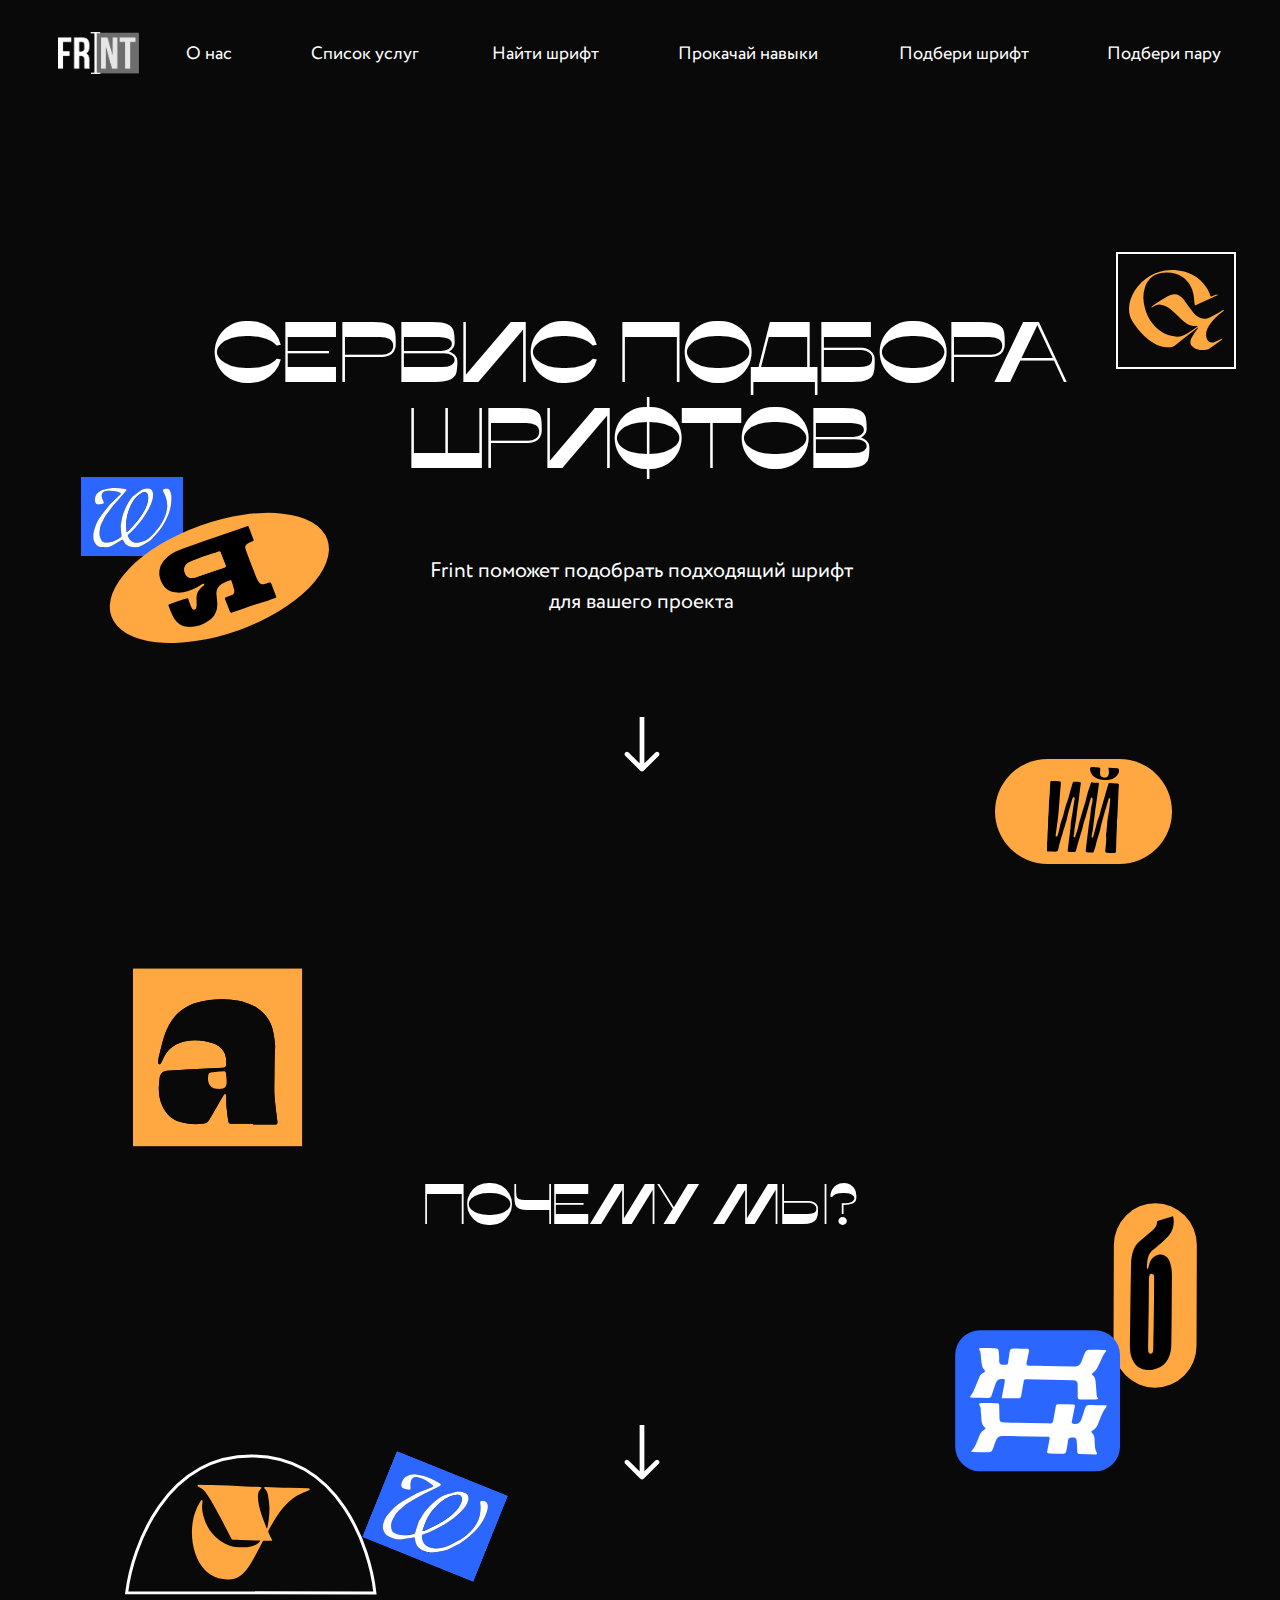
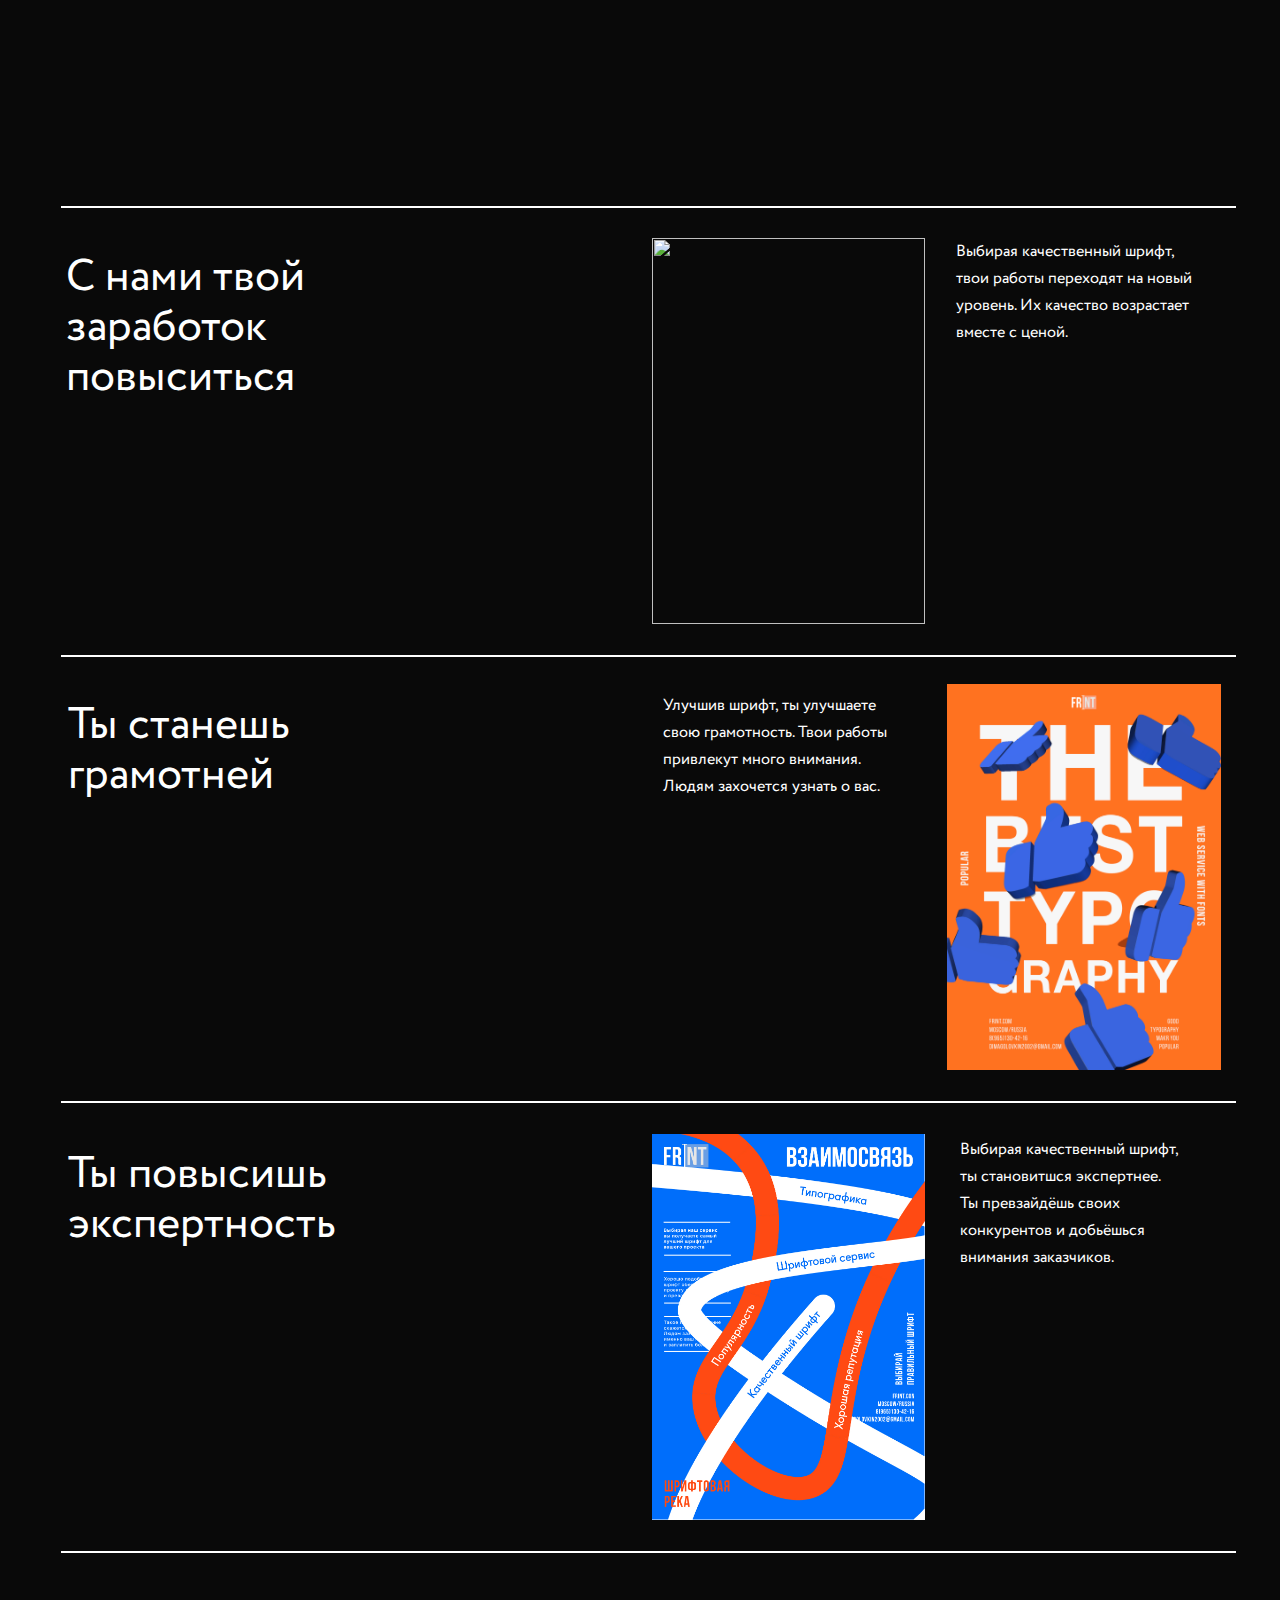
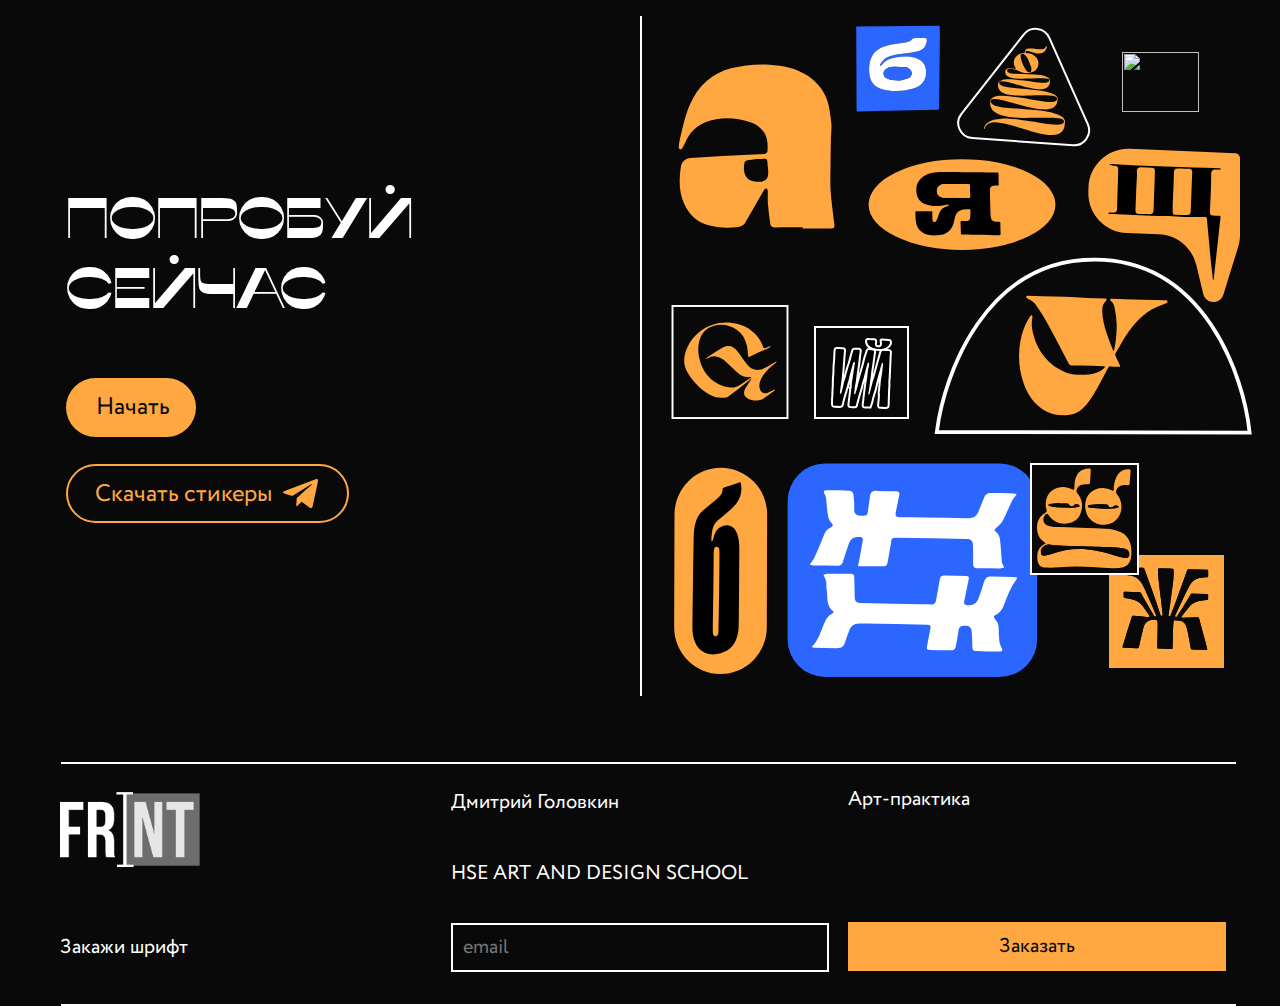
==== commit c0c7b7cf: "Add files via upload" ====
--- a/index.html
+++ b/index.html
@@ -259,7 +259,7 @@
       <img src="images/wordg2.svg" alt="">
     </div>
     <div class="wordw3">
-      <img src="images/wordW.svg" alt="">
+      <img src="images/wordw.svg" alt="">
     </div>
     <div class="wordщ">
       <img src="images/wordщ.svg" alt="">
--- a/style/main/414x896.css
+++ b/style/main/414x896.css
@@ -600,7 +600,7 @@
   }
   .autor {
     position: absolute;
-    width: 303px;
+    width: 203px;
     height: 46px;
     left: 28px;
     top: 4900px;
@@ -622,7 +622,7 @@
   }
   .hse {
     position: absolute;
-    width: 380px;
+    width: 280px;
     height: 50px;
     left: 28px;
     top: 4980px;
@@ -855,6 +855,53 @@
   .showburger {
     transform: translate(-475px);
   }
+  @media screen and (max-width: 375px) {
+    .burabout {
+      left: 103px;
+      top: 83px;
+      font-size: 30px;
+    }
+    .burcontact {
+      left: 103px;
+      top: 143px;
+      font-size: 20px;
+    }
+    .burcomand {
+      left: 103px;
+      top: 183px;
+      font-size: 20px;
+    }
+    .burbook {
+      left: 103px;
+      top: 223px;
+      font-size: 20px;
+    }
+    .burcoffice {
+      left: 103px;
+      top: 263px;
+      font-size: 20px;
+    }
+    .burfound {
+      left: 103px;
+      top: 323px;
+      font-size: 30px;
+    }
+    .burskill {
+      left: 103px;
+      top: 383px;
+      font-size: 30px;
+    }
+    .burchoose {
+      left: 103px;
+      top: 443px;
+      font-size: 30px;
+    }
+    .burchoose2 {
+      left: 103px;
+      top: 503px;
+      font-size: 30px;
+    }
+  }
   .dark {
     position: fixed;
     width: 100%;
